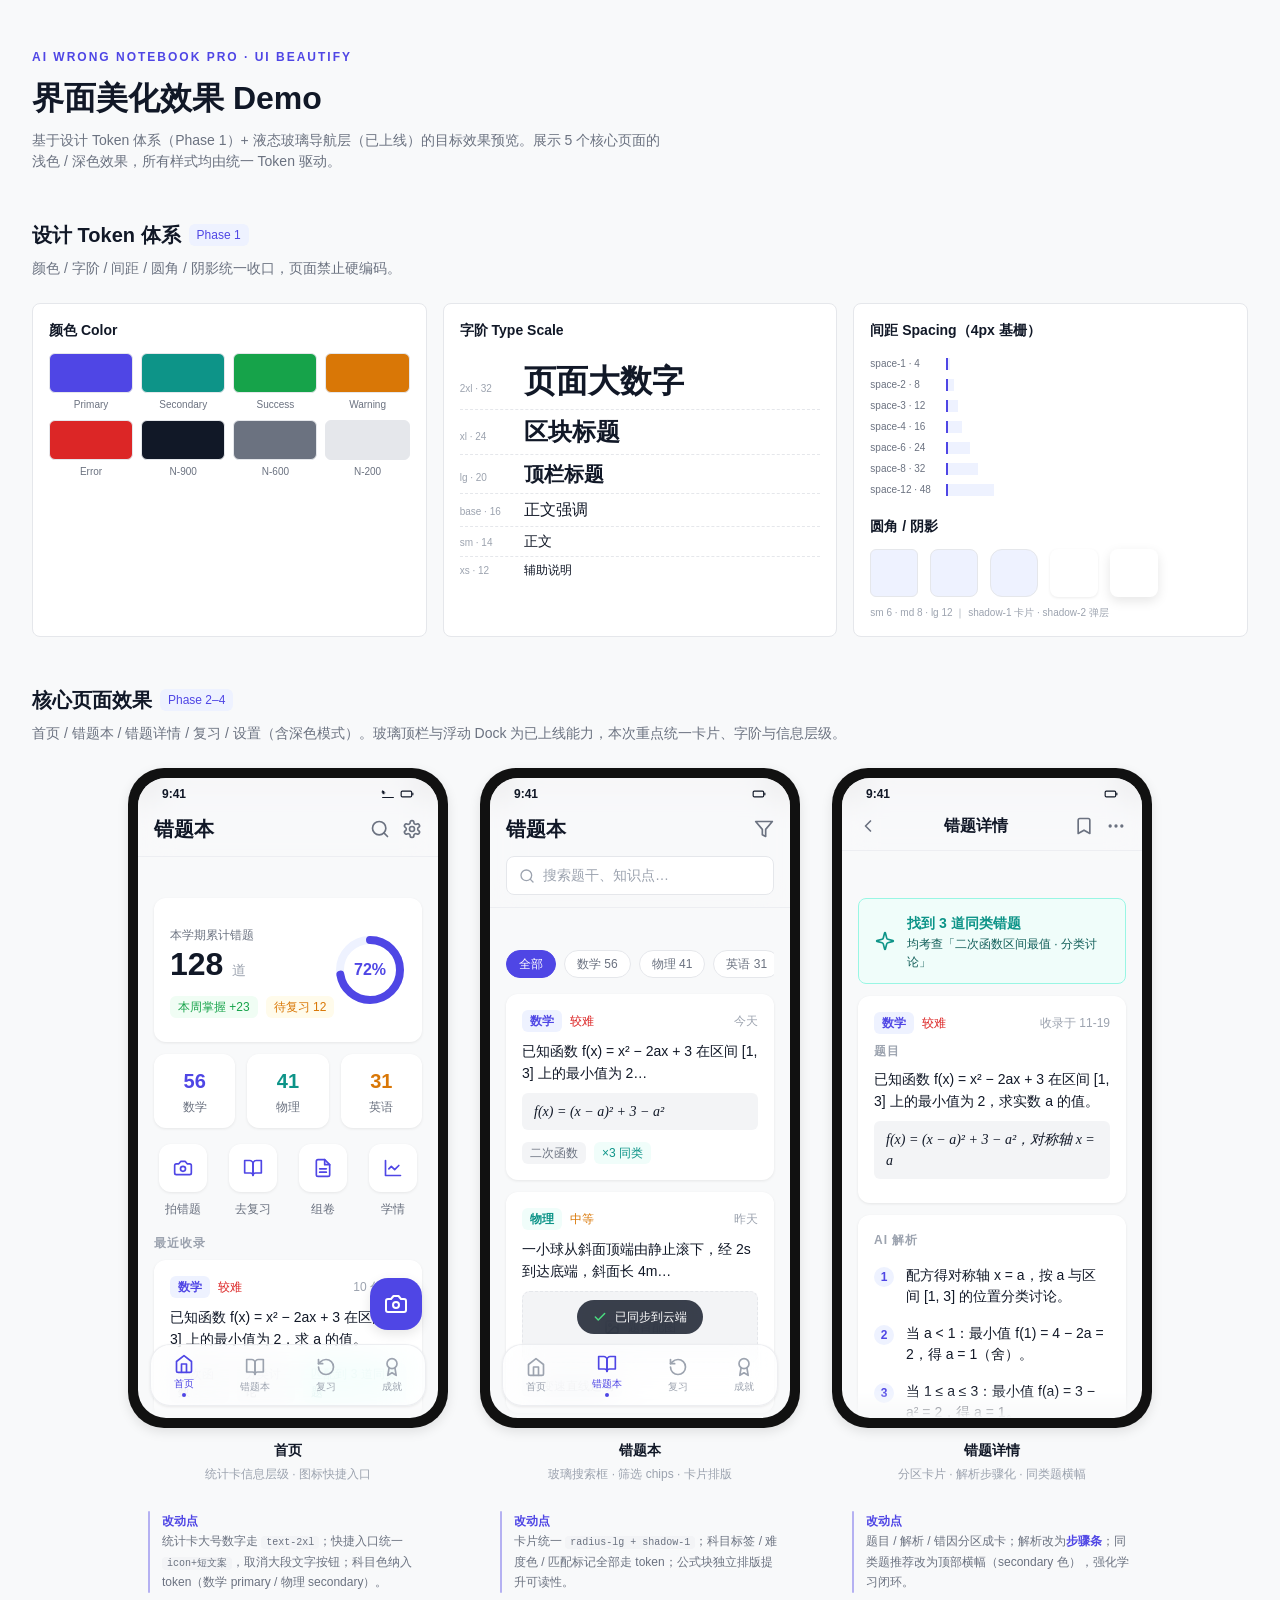
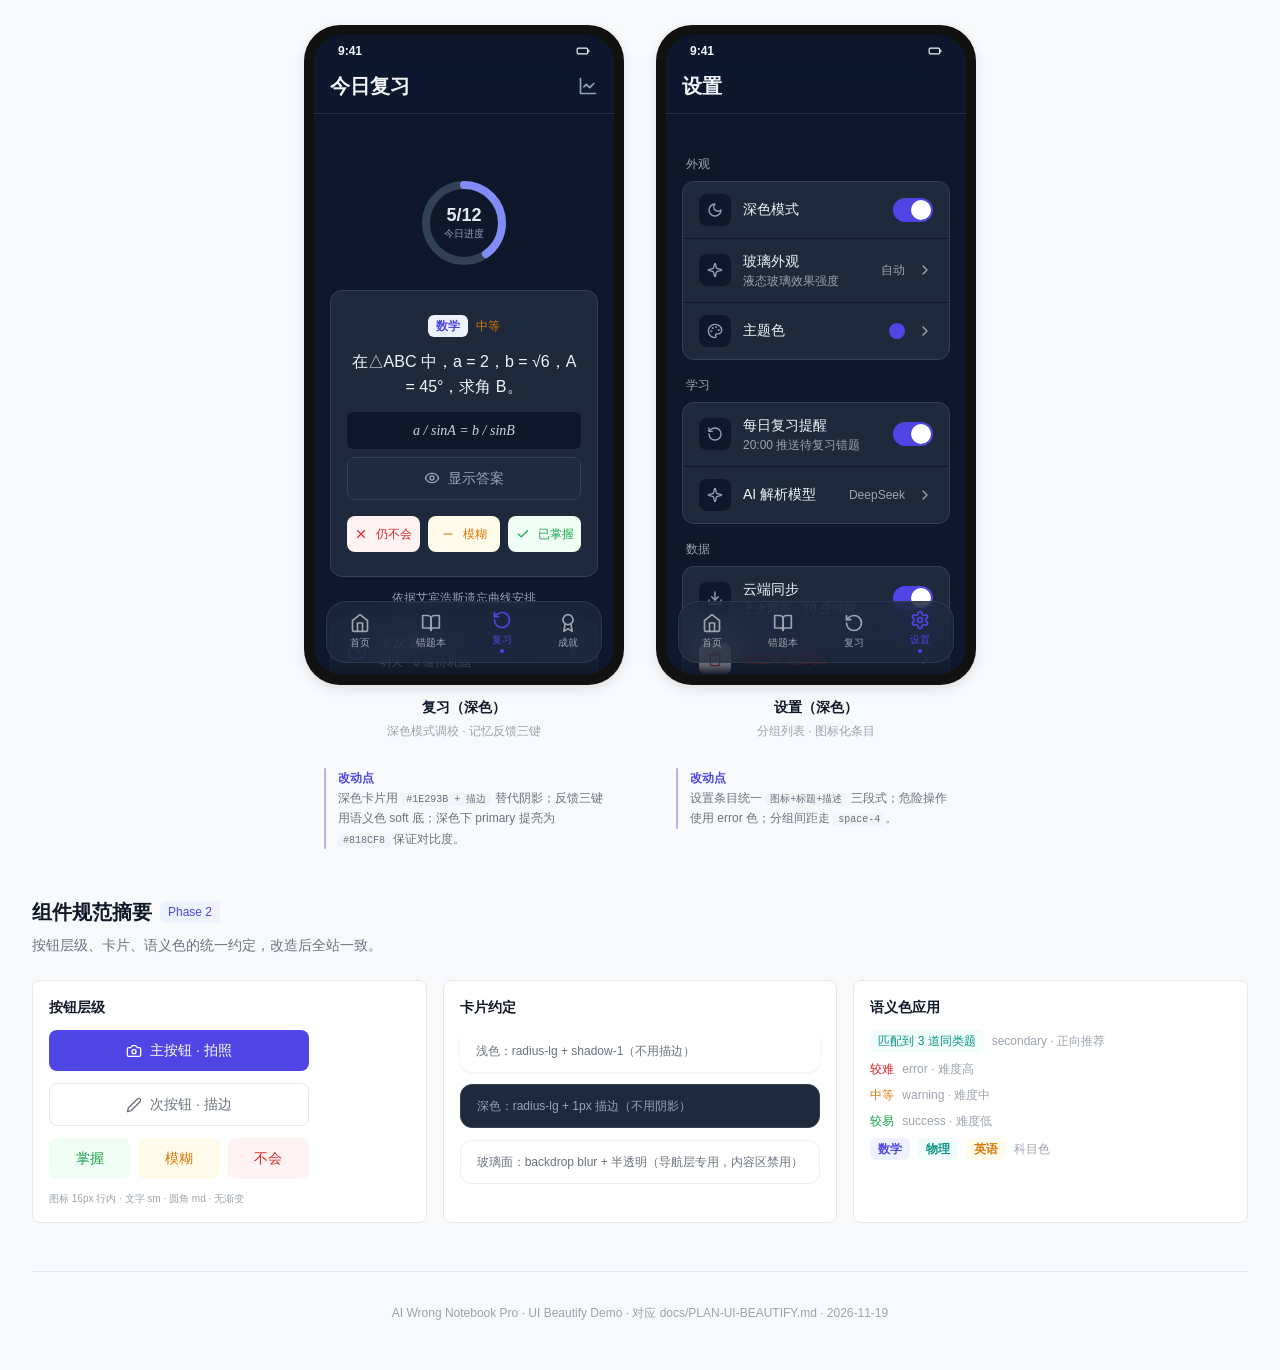
==== design/ui-beautify-demo.html @ aada4dc1 "docs(spec): 新增 UI 美化重构规格（Token 体系 + 5 页重构 + 验收标准）" ====
<!DOCTYPE html>
<html lang="zh-CN">
<head>
<meta charset="UTF-8">
<meta name="viewport" content="width=device-width, initial-scale=1.0">
<title>AI 错题本 · 界面美化 Demo</title>
<style>
/* ============ 设计 Token（对应 Phase 1 交付物） ============ */
:root {
  /* 颜色 */
  --color-primary: #4F46E5;
  --color-primary-dark: #4338CA;
  --color-primary-soft: #EEF2FF;
  --color-secondary: #0D9488;
  --color-secondary-soft: #F0FDFA;
  --color-neutral-900: #111827;
  --color-neutral-600: #6B7280;
  --color-neutral-400: #9CA3AF;
  --color-neutral-200: #E5E7EB;
  --color-neutral-100: #F3F4F6;
  --color-neutral-50: #F8F9FA;
  --color-success: #16A34A;
  --color-success-soft: #F0FDF4;
  --color-warning: #D97706;
  --color-warning-soft: #FFFBEB;
  --color-error: #DC2626;
  --color-error-soft: #FEF2F2;
  --color-bg: #FFFFFF;
  --color-bg-page: #F8F9FA;

  /* 字阶 */
  --text-xs: 12px;
  --text-sm: 14px;
  --text-base: 16px;
  --text-lg: 20px;
  --text-xl: 24px;
  --text-2xl: 32px;

  /* 间距（4px 基栅） */
  --space-1: 4px;
  --space-2: 8px;
  --space-3: 12px;
  --space-4: 16px;
  --space-6: 24px;
  --space-8: 32px;
  --space-12: 48px;

  /* 圆角 */
  --radius-sm: 6px;
  --radius-md: 8px;
  --radius-lg: 12px;

  /* 阴影（仅 2 级） */
  --shadow-1: 0 1px 3px rgba(0,0,0,0.08);
  --shadow-2: 0 4px 12px rgba(0,0,0,0.1);
}

/* ============ 展示页骨架 ============ */
* { margin: 0; padding: 0; box-sizing: border-box; }
body {
  font-family: "PingFang SC", "Microsoft YaHei", "Noto Sans SC", sans-serif;
  background: var(--color-bg-page);
  color: var(--color-neutral-900);
  line-height: 1.5;
  -webkit-font-smoothing: antialiased;
}
.page { max-width: 1280px; margin: 0 auto; padding: var(--space-12) var(--space-8); }

.hero { margin-bottom: var(--space-12); }
.hero .eyebrow {
  font-size: var(--text-xs); font-weight: 600; letter-spacing: 2px;
  color: var(--color-primary); text-transform: uppercase; margin-bottom: var(--space-3);
}
.hero h1 { font-size: var(--text-2xl); font-weight: 600; line-height: 1.25; margin-bottom: var(--space-3); }
.hero p { font-size: var(--text-sm); color: var(--color-neutral-600); max-width: 640px; }

.section-title {
  font-size: var(--text-lg); font-weight: 600; margin-bottom: var(--space-2);
  display: flex; align-items: center; gap: var(--space-2);
}
.section-title .badge {
  font-size: var(--text-xs); font-weight: 500; color: var(--color-primary);
  background: var(--color-primary-soft); padding: 2px 8px; border-radius: var(--radius-sm);
}
.section-desc { font-size: var(--text-sm); color: var(--color-neutral-600); margin-bottom: var(--space-6); }
section { margin-bottom: var(--space-12); }

/* ============ Token 展示区 ============ */
.token-grid { display: grid; grid-template-columns: repeat(auto-fit, minmax(280px, 1fr)); gap: var(--space-4); }
.token-card { background: var(--color-bg); border: 1px solid var(--color-neutral-200); border-radius: var(--radius-md); padding: var(--space-4); }
.token-card h3 { font-size: var(--text-sm); font-weight: 600; margin-bottom: var(--space-3); }
.swatches { display: grid; grid-template-columns: repeat(4, 1fr); gap: var(--space-2); }
.swatch { text-align: center; }
.swatch .chip { height: 40px; border-radius: var(--radius-sm); border: 1px solid var(--color-neutral-200); margin-bottom: var(--space-1); }
.swatch .name { font-size: 10px; color: var(--color-neutral-600); }
.type-row { display: flex; align-items: baseline; gap: var(--space-3); padding: var(--space-1) 0; border-bottom: 1px dashed var(--color-neutral-200); }
.type-row:last-child { border-bottom: none; }
.type-row .label { font-size: 10px; color: var(--color-neutral-400); width: 52px; flex-shrink: 0; }
.space-row { display: flex; align-items: center; gap: var(--space-3); padding: 3px 0; }
.space-row .bar { background: var(--color-primary-soft); border-left: 2px solid var(--color-primary); height: 12px; }
.space-row .label { font-size: 10px; color: var(--color-neutral-600); width: 64px; flex-shrink: 0; }

/* ============ 手机样机区 ============ */
.phones { display: flex; gap: var(--space-8); flex-wrap: wrap; justify-content: center; align-items: flex-start; }
.phone-col { display: flex; flex-direction: column; align-items: center; gap: var(--space-3); }
.phone-label { font-size: var(--text-sm); font-weight: 600; }
.phone-sub { font-size: var(--text-xs); color: var(--color-neutral-400); margin-top: -8px; }

.phone {
  width: 320px; height: 660px; border-radius: 36px; background: #111;
  padding: 10px; box-shadow: var(--shadow-2); position: relative; flex-shrink: 0;
}
.screen {
  width: 100%; height: 100%; border-radius: 28px; overflow: hidden;
  background: var(--color-bg-page); position: relative; display: flex; flex-direction: column;
}
.screen.dark { background: #0F172A; color: #F1F5F9; }

/* 状态栏 */
.statusbar {
  height: 32px; display: flex; align-items: center; justify-content: space-between;
  padding: 0 var(--space-6); font-size: var(--text-xs); font-weight: 600; flex-shrink: 0;
  position: relative; z-index: 20;
}
.statusbar .icons { display: flex; gap: 5px; align-items: center; }
.statusbar svg { width: 14px; height: 14px; }

/* 玻璃顶栏 */
.glass-topbar {
  position: absolute; top: 0; left: 0; right: 0; z-index: 10;
  padding: 36px var(--space-4) var(--space-3);
  background: rgba(248,249,250,0.72);
  -webkit-backdrop-filter: blur(16px) saturate(1.6); backdrop-filter: blur(16px) saturate(1.6);
  border-bottom: 1px solid rgba(229,231,235,0.6);
}
.dark .glass-topbar { background: rgba(15,23,42,0.72); border-bottom-color: rgba(51,65,85,0.6); }
.topbar-title { font-size: var(--text-lg); font-weight: 600; }
.topbar-row { display: flex; align-items: center; justify-content: space-between; }
.topbar-actions { display: flex; gap: var(--space-3); color: var(--color-neutral-600); }
.dark .topbar-actions { color: #94A3B8; }
.topbar-actions svg { width: 20px; height: 20px; }

/* 内容滚动区 */
.scroll-body {
  flex: 1; overflow-y: auto; padding: 88px var(--space-4) 96px; scrollbar-width: none;
  -webkit-mask-image: linear-gradient(to bottom, #000 calc(100% - 28px), transparent 100%);
  mask-image: linear-gradient(to bottom, #000 calc(100% - 28px), transparent 100%);
}
.scroll-body::-webkit-scrollbar { display: none; }

/* 玻璃 Dock */
.glass-dock {
  position: absolute; left: var(--space-3); right: var(--space-3); bottom: var(--space-3); z-index: 10;
  height: 62px; border-radius: 20px;
  background: rgba(255,255,255,0.72);
  -webkit-backdrop-filter: blur(20px) saturate(1.8); backdrop-filter: blur(20px) saturate(1.8);
  border: 1px solid rgba(229,231,235,0.7);
  box-shadow: var(--shadow-1);
  display: flex; align-items: center; justify-content: space-around;
}
.dark .glass-dock { background: rgba(30,41,59,0.72); border-color: rgba(51,65,85,0.7); }
.dock-item { display: flex; flex-direction: column; align-items: center; gap: 2px; color: var(--color-neutral-400); font-size: 10px; }
.dock-item.active { color: var(--color-primary); }
.dock-item svg { width: 20px; height: 20px; }
.dock-item.active .dot { width: 4px; height: 4px; border-radius: 50%; background: var(--color-primary); }

/* ============ 组件 ============ */
.card { background: var(--color-bg); border-radius: var(--radius-lg); box-shadow: var(--shadow-1); padding: var(--space-4); }
.dark .card { background: #1E293B; box-shadow: none; border: 1px solid #334155; }

/* 首页统计卡 */
.stat-hero { padding: var(--space-6) var(--space-4); margin-bottom: var(--space-3); position: relative; overflow: hidden; }
.stat-hero .num { font-size: var(--text-2xl); font-weight: 600; line-height: 1.25; }
.stat-hero .label { font-size: var(--text-xs); color: var(--color-neutral-600); margin-top: var(--space-1); }
.dark .stat-hero .label { color: #94A3B8; }
.stat-ring { position: absolute; right: var(--space-4); top: 50%; transform: translateY(-50%); }
.stat-grid { display: grid; grid-template-columns: 1fr 1fr 1fr; gap: var(--space-3); margin-bottom: var(--space-4); }
.stat-mini { text-align: center; padding: var(--space-3) var(--space-2); }
.stat-mini .num { font-size: var(--text-lg); font-weight: 600; }
.stat-mini .label { font-size: var(--text-xs); color: var(--color-neutral-600); margin-top: 2px; }
.dark .stat-mini .label { color: #94A3B8; }

/* 快捷操作 */
.quick-actions { display: grid; grid-template-columns: repeat(4, 1fr); gap: var(--space-3); margin-bottom: var(--space-4); }
.quick-item { display: flex; flex-direction: column; align-items: center; gap: var(--space-2); font-size: var(--text-xs); color: var(--color-neutral-600); }
.dark .quick-item { color: #94A3B8; }
.quick-icon {
  width: 48px; height: 48px; border-radius: var(--radius-lg); display: flex; align-items: center; justify-content: center;
  background: var(--color-bg); box-shadow: var(--shadow-1); color: var(--color-primary);
}
.dark .quick-icon { background: #1E293B; box-shadow: none; border: 1px solid #334155; }
.quick-icon svg { width: 20px; height: 20px; }

/* 错题卡片 */
.q-card { margin-bottom: var(--space-3); }
.q-head { display: flex; align-items: center; gap: var(--space-2); margin-bottom: var(--space-2); }
.q-subject {
  font-size: var(--text-xs); font-weight: 600; padding: 2px 8px; border-radius: var(--radius-sm);
  background: var(--color-primary-soft); color: var(--color-primary);
}
.q-subject.teal { background: var(--color-secondary-soft); color: var(--color-secondary); }
.q-diff { font-size: var(--text-xs); font-weight: 500; }
.q-diff.easy { color: var(--color-success); }
.q-diff.mid { color: var(--color-warning); }
.q-diff.hard { color: var(--color-error); }
.q-time { margin-left: auto; font-size: var(--text-xs); color: var(--color-neutral-400); }
.q-body { font-size: var(--text-sm); line-height: 1.6; color: var(--color-neutral-900); }
.dark .q-body { color: #E2E8F0; }
.q-formula {
  font-family: "Times New Roman", serif; font-style: italic; background: var(--color-neutral-100);
  border-radius: var(--radius-sm); padding: var(--space-2) var(--space-3); margin: var(--space-2) 0;
  font-size: var(--text-sm); color: var(--color-neutral-900);
}
.dark .q-formula { background: #0F172A; color: #CBD5E1; }
.q-img {
  height: 72px; border-radius: var(--radius-md); background: var(--color-neutral-100);
  border: 1px dashed var(--color-neutral-200); display: flex; align-items: center; justify-content: center;
  color: var(--color-neutral-400); font-size: var(--text-xs); margin-top: var(--space-2); gap: var(--space-2);
}
.dark .q-img { background: #0F172A; border-color: #334155; }
.q-foot { display: flex; align-items: center; gap: var(--space-2); margin-top: var(--space-3); }
.q-tag { font-size: var(--text-xs); color: var(--color-neutral-600); background: var(--color-neutral-100); padding: 2px 8px; border-radius: var(--radius-sm); }
.dark .q-tag { background: #0F172A; color: #94A3B8; }
.q-tag.match { color: var(--color-secondary); background: var(--color-secondary-soft); font-weight: 500; }

/* 搜索框 + 筛选 chips */
.search-bar {
  display: flex; align-items: center; gap: var(--space-2); padding: var(--space-2) var(--space-3);
  background: var(--color-bg); border: 1px solid var(--color-neutral-200); border-radius: var(--radius-md);
  color: var(--color-neutral-400); font-size: var(--text-sm); margin-bottom: var(--space-3);
}
.dark .search-bar { background: #1E293B; border-color: #334155; }
.search-bar svg { width: 16px; height: 16px; }
.chip-row { display: flex; gap: var(--space-2); margin-bottom: var(--space-4); overflow: hidden; }
.chip {
  font-size: var(--text-xs); padding: 4px 12px; border-radius: 999px; white-space: nowrap;
  background: var(--color-bg); border: 1px solid var(--color-neutral-200); color: var(--color-neutral-600);
}
.dark .chip { background: #1E293B; border-color: #334155; color: #94A3B8; }
.chip.active { background: var(--color-primary); border-color: var(--color-primary); color: #fff; font-weight: 500; }

/* 详情页 */
.detail-section { margin-bottom: var(--space-3); }
.detail-label { font-size: var(--text-xs); font-weight: 600; color: var(--color-neutral-400); letter-spacing: 1px; margin-bottom: var(--space-2); }
.analysis-step { display: flex; gap: var(--space-3); padding: var(--space-2) 0; }
.step-num {
  width: 20px; height: 20px; border-radius: 50%; background: var(--color-primary-soft); color: var(--color-primary);
  font-size: var(--text-xs); font-weight: 600; display: flex; align-items: center; justify-content: center; flex-shrink: 0; margin-top: 2px;
}
.analysis-step p { font-size: var(--text-sm); }
.similar-banner {
  display: flex; align-items: center; gap: var(--space-3); padding: var(--space-3) var(--space-4);
  background: var(--color-secondary-soft); border: 1px solid #99F6E4; border-radius: var(--radius-md); margin-bottom: var(--space-3);
}
.similar-banner .icon { color: var(--color-secondary); flex-shrink: 0; }
.similar-banner .icon svg { width: 20px; height: 20px; display: block; }
.similar-banner p { font-size: var(--text-xs); color: #115E59; }
.similar-banner b { font-size: var(--text-sm); color: var(--color-secondary); }

/* 复习页 */
.review-progress { text-align: center; padding: var(--space-6) 0 var(--space-4); }
.review-card { padding: var(--space-6) var(--space-4); text-align: center; }
.review-card .q-text { font-size: var(--text-base); font-weight: 500; line-height: 1.6; margin: var(--space-3) 0; }
.review-actions { display: grid; grid-template-columns: 1fr 1fr 1fr; gap: var(--space-2); margin-top: var(--space-4); }
.review-actions .btn { font-size: var(--text-xs); padding: 9px 0; white-space: nowrap; }
.review-actions .btn svg { width: 14px; height: 14px; }
.btn {
  border: none; border-radius: var(--radius-md); padding: 10px 0; font-size: var(--text-sm); font-weight: 500;
  display: flex; align-items: center; justify-content: center; gap: var(--space-2); cursor: default;
}
.btn svg { width: 16px; height: 16px; }
.btn-error { background: var(--color-error-soft); color: var(--color-error); }
.btn-mid { background: var(--color-warning-soft); color: var(--color-warning); }
.btn-ok { background: var(--color-success-soft); color: var(--color-success); }
.btn-primary { background: var(--color-primary); color: #fff; }
.btn-outline { background: transparent; border: 1px solid var(--color-neutral-200); color: var(--color-neutral-600); }
.dark .btn-outline { border-color: #334155; color: #94A3B8; }

/* 设置页 */
.setting-group { margin-bottom: var(--space-4); }
.setting-group .group-title { font-size: var(--text-xs); color: var(--color-neutral-400); padding: 0 var(--space-1); margin-bottom: var(--space-2); }
.setting-list { padding: 0; overflow: hidden; }
.setting-item {
  display: flex; align-items: center; gap: var(--space-3); padding: var(--space-3) var(--space-4);
  border-bottom: 1px solid var(--color-neutral-100);
}
.dark .setting-item { border-bottom-color: #0F172A; }
.setting-item:last-child { border-bottom: none; }
.setting-item .s-icon {
  width: 32px; height: 32px; border-radius: var(--radius-md); display: flex; align-items: center; justify-content: center;
  background: var(--color-neutral-100); color: var(--color-neutral-600); flex-shrink: 0;
}
.dark .setting-item .s-icon { background: #0F172A; color: #94A3B8; }
.setting-item .s-icon svg { width: 16px; height: 16px; }
.setting-item .s-main { flex: 1; }
.setting-item .s-title { font-size: var(--text-sm); font-weight: 500; }
.setting-item .s-desc { font-size: var(--text-xs); color: var(--color-neutral-400); }
.setting-item .s-value { font-size: var(--text-xs); color: var(--color-neutral-400); }
.setting-item .chev { color: var(--color-neutral-400); }
.setting-item .chev svg { width: 16px; height: 16px; display: block; }

/* 开关 */
.switch { width: 40px; height: 24px; border-radius: 999px; background: var(--color-primary); position: relative; flex-shrink: 0; }
.switch::after { content: ""; position: absolute; top: 2px; right: 2px; width: 20px; height: 20px; border-radius: 50%; background: #fff; box-shadow: var(--shadow-1); }
.switch.off { background: var(--color-neutral-200); }
.switch.off::after { right: auto; left: 2px; }

/* 拍照浮动按钮 */
.fab {
  position: absolute; right: var(--space-4); bottom: 88px; z-index: 11;
  width: 52px; height: 52px; border-radius: 18px; background: var(--color-primary); color: #fff;
  display: flex; align-items: center; justify-content: center; box-shadow: var(--shadow-2);
}
.fab svg { width: 24px; height: 24px; }

/* 空状态 */
.empty-state { text-align: center; padding: var(--space-8) var(--space-4); color: var(--color-neutral-400); }
.empty-state svg { width: 48px; height: 48px; margin-bottom: var(--space-3); opacity: 0.5; }
.empty-state .title { font-size: var(--text-base); font-weight: 500; color: var(--color-neutral-600); margin-bottom: var(--space-1); }
.empty-state .desc { font-size: var(--text-sm); }

/* 玻璃 Toast */
.glass-toast {
  position: absolute; bottom: 84px; left: 50%; transform: translateX(-50%); z-index: 30;
  display: flex; align-items: center; gap: var(--space-2); padding: var(--space-2) var(--space-4);
  background: rgba(17,24,39,0.82); -webkit-backdrop-filter: blur(12px); backdrop-filter: blur(12px);
  border-radius: 999px; color: #fff; font-size: var(--text-xs);
}
.glass-toast svg { width: 14px; height: 14px; color: #4ADE80; }

/* 标注箭头 */
.annot { display: flex; align-items: flex-start; gap: var(--space-3); margin-top: var(--space-4); max-width: 280px; }
.annot .line { width: 2px; align-self: stretch; background: var(--color-primary); border-radius: 2px; flex-shrink: 0; opacity: 0.4; }
.annot .txt { font-size: var(--text-xs); color: var(--color-neutral-600); line-height: 1.7; }
.annot .txt b { color: var(--color-primary); font-weight: 600; }
.annot .txt code { background: var(--color-neutral-100); padding: 1px 5px; border-radius: 4px; font-size: 10px; font-family: Consolas, monospace; }

.footer { text-align: center; font-size: var(--text-xs); color: var(--color-neutral-400); padding-top: var(--space-8); border-top: 1px solid var(--color-neutral-200); }

@media (max-width: 720px) {
  .page { padding: var(--space-6) var(--space-4); }
  .phone { width: 300px; height: 620px; }
}
</style>
</head>
<body>
<div class="page">

  <!-- ============ 头部 ============ -->
  <header class="hero">
    <div class="eyebrow">AI Wrong Notebook Pro · UI Beautify</div>
    <h1>界面美化效果 Demo</h1>
    <p>基于设计 Token 体系（Phase 1）+ 液态玻璃导航层（已上线）的目标效果预览。展示 5 个核心页面的浅色 / 深色效果，所有样式均由统一 Token 驱动。</p>
  </header>

  <!-- ============ Token 展示 ============ -->
  <section>
    <div class="section-title">设计 Token 体系 <span class="badge">Phase 1</span></div>
    <p class="section-desc">颜色 / 字阶 / 间距 / 圆角 / 阴影统一收口，页面禁止硬编码。</p>
    <div class="token-grid">
      <div class="token-card">
        <h3>颜色 Color</h3>
        <div class="swatches">
          <div class="swatch"><div class="chip" style="background:#4F46E5"></div><div class="name">Primary</div></div>
          <div class="swatch"><div class="chip" style="background:#0D9488"></div><div class="name">Secondary</div></div>
          <div class="swatch"><div class="chip" style="background:#16A34A"></div><div class="name">Success</div></div>
          <div class="swatch"><div class="chip" style="background:#D97706"></div><div class="name">Warning</div></div>
          <div class="swatch"><div class="chip" style="background:#DC2626"></div><div class="name">Error</div></div>
          <div class="swatch"><div class="chip" style="background:#111827"></div><div class="name">N-900</div></div>
          <div class="swatch"><div class="chip" style="background:#6B7280"></div><div class="name">N-600</div></div>
          <div class="swatch"><div class="chip" style="background:#E5E7EB"></div><div class="name">N-200</div></div>
        </div>
      </div>
      <div class="token-card">
        <h3>字阶 Type Scale</h3>
        <div class="type-row"><span class="label">2xl · 32</span><span style="font-size:32px;font-weight:600">页面大数字</span></div>
        <div class="type-row"><span class="label">xl · 24</span><span style="font-size:24px;font-weight:600">区块标题</span></div>
        <div class="type-row"><span class="label">lg · 20</span><span style="font-size:20px;font-weight:600">顶栏标题</span></div>
        <div class="type-row"><span class="label">base · 16</span><span style="font-size:16px">正文强调</span></div>
        <div class="type-row"><span class="label">sm · 14</span><span style="font-size:14px">正文</span></div>
        <div class="type-row"><span class="label">xs · 12</span><span style="font-size:12px">辅助说明</span></div>
      </div>
      <div class="token-card">
        <h3>间距 Spacing（4px 基栅）</h3>
        <div class="space-row"><span class="label">space-1 · 4</span><span class="bar" style="width:4px"></span></div>
        <div class="space-row"><span class="label">space-2 · 8</span><span class="bar" style="width:8px"></span></div>
        <div class="space-row"><span class="label">space-3 · 12</span><span class="bar" style="width:12px"></span></div>
        <div class="space-row"><span class="label">space-4 · 16</span><span class="bar" style="width:16px"></span></div>
        <div class="space-row"><span class="label">space-6 · 24</span><span class="bar" style="width:24px"></span></div>
        <div class="space-row"><span class="label">space-8 · 32</span><span class="bar" style="width:32px"></span></div>
        <div class="space-row"><span class="label">space-12 · 48</span><span class="bar" style="width:48px"></span></div>
        <h3 style="margin-top:16px">圆角 / 阴影</h3>
        <div style="display:flex;gap:12px;align-items:center">
          <div style="width:48px;height:48px;background:#EEF2FF;border-radius:6px;border:1px solid #E5E7EB"></div>
          <div style="width:48px;height:48px;background:#EEF2FF;border-radius:8px;border:1px solid #E5E7EB"></div>
          <div style="width:48px;height:48px;background:#EEF2FF;border-radius:12px;border:1px solid #E5E7EB"></div>
          <div style="width:48px;height:48px;background:#fff;border-radius:8px;box-shadow:0 1px 3px rgba(0,0,0,0.08)"></div>
          <div style="width:48px;height:48px;background:#fff;border-radius:8px;box-shadow:0 4px 12px rgba(0,0,0,0.1)"></div>
        </div>
        <div style="font-size:10px;color:var(--color-neutral-400);margin-top:8px">sm 6 · md 8 · lg 12 ｜ shadow-1 卡片 · shadow-2 弹层</div>
      </div>
    </div>
  </section>

  <!-- ============ 手机样机 ============ -->
  <section>
    <div class="section-title">核心页面效果 <span class="badge">Phase 2–4</span></div>
    <p class="section-desc">首页 / 错题本 / 错题详情 / 复习 / 设置（含深色模式）。玻璃顶栏与浮动 Dock 为已上线能力，本次重点统一卡片、字阶与信息层级。</p>

    <div class="phones">

      <!-- ===== 首页（浅色） ===== -->
      <div class="phone-col">
        <div class="phone">
          <div class="screen">
            <div class="glass-topbar">
              <div class="topbar-row">
                <div class="topbar-title">错题本</div>
                <div class="topbar-actions">
                  <svg viewBox="0 0 24 24" fill="none" stroke="currentColor" stroke-width="2" stroke-linecap="round" stroke-linejoin="round"><circle cx="11" cy="11" r="8"/><path d="m21 21-4.3-4.3"/></svg>
                  <svg viewBox="0 0 24 24" fill="none" stroke="currentColor" stroke-width="2" stroke-linecap="round" stroke-linejoin="round"><path d="M12.22 2h-.44a2 2 0 0 0-2 2v.18a2 2 0 0 1-1 1.73l-.43.25a2 2 0 0 1-2 0l-.15-.08a2 2 0 0 0-2.73.73l-.22.38a2 2 0 0 0 .73 2.73l.15.1a2 2 0 0 1 1 1.72v.51a2 2 0 0 1-1 1.74l-.15.09a2 2 0 0 0-.73 2.73l.22.38a2 2 0 0 0 2.73.73l.15-.08a2 2 0 0 1 2 0l.43.25a2 2 0 0 1 1 1.73V20a2 2 0 0 0 2 2h.44a2 2 0 0 0 2-2v-.18a2 2 0 0 1 1-1.73l.43-.25a2 2 0 0 1 2 0l.15.08a2 2 0 0 0 2.73-.73l.22-.39a2 2 0 0 0-.73-2.73l-.15-.08a2 2 0 0 1-1-1.74v-.5a2 2 0 0 1 1-1.74l.15-.09a2 2 0 0 0 .73-2.73l-.22-.38a2 2 0 0 0-2.73-.73l-.15.08a2 2 0 0 1-2 0l-.43-.25a2 2 0 0 1-1-1.73V4a2 2 0 0 0-2-2z"/><circle cx="12" cy="12" r="3"/></svg>
                </div>
              </div>
            </div>
            <div class="statusbar"><span>9:41</span><div class="icons"><svg viewBox="0 0 24 24" fill="currentColor"><path d="M2 17h20v2H2zm1.15-4.05L4 11.47l.85 1.48 1.3-.75-.85-1.48H7.5v-1.5H5.3l.85-1.47-1.3-.75-.85 1.48-1.15.67V8.5h1.5l.85-1.48-1.3-.75L3.6 7l-.85-1.48L1.45 6.3l.85 1.48H1v1.5h1.3l-.85 1.48 1.3.75.85-1.5z"/></svg><svg viewBox="0 0 24 24" fill="none" stroke="currentColor" stroke-width="2"><rect x="2" y="7" width="18" height="10" rx="2"/><path d="M22 10v4"/></svg></div></div>
            <div class="scroll-body">
              <div class="card stat-hero">
                <div class="label">本学期累计错题</div>
                <div class="num">128 <span style="font-size:14px;font-weight:400;color:var(--color-neutral-400)">道</span></div>
                <div style="display:flex;gap:8px;margin-top:12px">
                  <span style="font-size:12px;color:var(--color-success);background:var(--color-success-soft);padding:2px 8px;border-radius:6px;font-weight:500">本周掌握 +23</span>
                  <span style="font-size:12px;color:var(--color-warning);background:var(--color-warning-soft);padding:2px 8px;border-radius:6px;font-weight:500">待复习 12</span>
                </div>
                <svg class="stat-ring" width="72" height="72" viewBox="0 0 72 72">
                  <circle cx="36" cy="36" r="30" fill="none" stroke="#EEF2FF" stroke-width="8"/>
                  <circle cx="36" cy="36" r="30" fill="none" stroke="#4F46E5" stroke-width="8" stroke-linecap="round" stroke-dasharray="188.5" stroke-dashoffset="52" transform="rotate(-90 36 36)"/>
                  <text x="36" y="41" text-anchor="middle" font-size="16" font-weight="600" fill="#4F46E5">72%</text>
                </svg>
              </div>
              <div class="stat-grid">
                <div class="card stat-mini"><div class="num" style="color:var(--color-primary)">56</div><div class="label">数学</div></div>
                <div class="card stat-mini"><div class="num" style="color:var(--color-secondary)">41</div><div class="label">物理</div></div>
                <div class="card stat-mini"><div class="num" style="color:var(--color-warning)">31</div><div class="label">英语</div></div>
              </div>
              <div class="quick-actions">
                <div class="quick-item"><div class="quick-icon"><svg viewBox="0 0 24 24" fill="none" stroke="currentColor" stroke-width="2" stroke-linecap="round" stroke-linejoin="round"><path d="M14.5 4h-5L7 7H4a2 2 0 0 0-2 2v9a2 2 0 0 0 2 2h16a2 2 0 0 0 2-2V9a2 2 0 0 0-2-2h-3l-2.5-3z"/><circle cx="12" cy="13" r="3"/></svg></div>拍错题</div>
                <div class="quick-item"><div class="quick-icon"><svg viewBox="0 0 24 24" fill="none" stroke="currentColor" stroke-width="2" stroke-linecap="round" stroke-linejoin="round"><path d="M2 3h6a4 4 0 0 1 4 4v14a3 3 0 0 0-3-3H2z"/><path d="M22 3h-6a4 4 0 0 0-4 4v14a3 3 0 0 1 3-3h7z"/></svg></div>去复习</div>
                <div class="quick-item"><div class="quick-icon"><svg viewBox="0 0 24 24" fill="none" stroke="currentColor" stroke-width="2" stroke-linecap="round" stroke-linejoin="round"><path d="M14 2H6a2 2 0 0 0-2 2v16a2 2 0 0 0 2 2h12a2 2 0 0 0 2-2V8z"/><path d="M14 2v6h6"/><path d="M16 13H8"/><path d="M16 17H8"/></svg></div>组卷</div>
                <div class="quick-item"><div class="quick-icon"><svg viewBox="0 0 24 24" fill="none" stroke="currentColor" stroke-width="2" stroke-linecap="round" stroke-linejoin="round"><path d="M3 3v18h18"/><path d="m19 9-5 5-4-4-3 3"/></svg></div>学情</div>
              </div>
              <div class="detail-label">最近收录</div>
              <div class="card q-card">
                <div class="q-head"><span class="q-subject">数学</span><span class="q-diff hard">较难</span><span class="q-time">10 分钟前</span></div>
                <div class="q-body">已知函数 f(x) = x² − 2ax + 3 在区间 [1, 3] 上的最小值为 2，求 a 的值。</div>
                <div class="q-foot"><span class="q-tag">二次函数</span><span class="q-tag">分类讨论</span><span class="q-tag match">匹配到 3 道同类题</span></div>
              </div>
              <div class="card q-card">
                <div class="q-head"><span class="q-subject teal">物理</span><span class="q-diff mid">中等</span><span class="q-time">昨天</span></div>
                <div class="q-body">一小球从斜面顶端由静止滚下，经 2s 到达底端，斜面长 4m，求加速度。</div>
                <div class="q-foot"><span class="q-tag">匀变速直线运动</span></div>
              </div>
            </div>
            <div class="fab"><svg viewBox="0 0 24 24" fill="none" stroke="currentColor" stroke-width="2" stroke-linecap="round" stroke-linejoin="round"><path d="M14.5 4h-5L7 7H4a2 2 0 0 0-2 2v9a2 2 0 0 0 2 2h16a2 2 0 0 0 2-2V9a2 2 0 0 0-2-2h-3l-2.5-3z"/><circle cx="12" cy="13" r="3"/></svg></div>
            <div class="glass-dock">
              <div class="dock-item active"><svg viewBox="0 0 24 24" fill="none" stroke="currentColor" stroke-width="2" stroke-linecap="round" stroke-linejoin="round"><path d="m3 9 9-7 9 7v11a2 2 0 0 1-2 2H5a2 2 0 0 1-2-2z"/><path d="M9 22V12h6v10"/></svg>首页<span class="dot"></span></div>
              <div class="dock-item"><svg viewBox="0 0 24 24" fill="none" stroke="currentColor" stroke-width="2" stroke-linecap="round" stroke-linejoin="round"><path d="M2 3h6a4 4 0 0 1 4 4v14a3 3 0 0 0-3-3H2z"/><path d="M22 3h-6a4 4 0 0 0-4 4v14a3 3 0 0 1 3-3h7z"/></svg>错题本</div>
              <div class="dock-item"><svg viewBox="0 0 24 24" fill="none" stroke="currentColor" stroke-width="2" stroke-linecap="round" stroke-linejoin="round"><path d="M3 12a9 9 0 1 0 9-9 9.75 9.75 0 0 0-6.74 2.74L3 8"/><path d="M3 3v5h5"/></svg>复习</div>
              <div class="dock-item"><svg viewBox="0 0 24 24" fill="none" stroke="currentColor" stroke-width="2" stroke-linecap="round" stroke-linejoin="round"><circle cx="12" cy="8" r="6"/><path d="M15.477 12.89 17 22l-5-3-5 3 1.523-9.11"/></svg>成就</div>
            </div>
          </div>
        </div>
        <div class="phone-label">首页</div>
        <div class="phone-sub">统计卡信息层级 · 图标快捷入口</div>
        <div class="annot"><div class="line"></div><div class="txt"><b>改动点</b><br>统计卡大号数字走 <code>text-2xl</code>；快捷入口统一 <code>icon+短文案</code>，取消大段文字按钮；科目色纳入 token（数学 primary / 物理 secondary）。</div></div>
      </div>

      <!-- ===== 错题本（浅色） ===== -->
      <div class="phone-col">
        <div class="phone">
          <div class="screen">
            <div class="statusbar" style="z-index:20"><span>9:41</span><div class="icons"><svg viewBox="0 0 24 24" fill="none" stroke="currentColor" stroke-width="2"><rect x="2" y="7" width="18" height="10" rx="2"/><path d="M22 10v4"/></svg></div></div>
            <div class="glass-toast"><svg viewBox="0 0 24 24" fill="none" stroke="currentColor" stroke-width="2.5" stroke-linecap="round" stroke-linejoin="round"><path d="M20 6 9 17l-5-5"/></svg>已同步到云端</div>
            <div class="glass-topbar">
              <div class="topbar-row">
                <div class="topbar-title">错题本</div>
                <div class="topbar-actions">
                  <svg viewBox="0 0 24 24" fill="none" stroke="currentColor" stroke-width="2" stroke-linecap="round" stroke-linejoin="round"><polygon points="22 3 2 3 10 12.46 10 19 14 21 14 12.46 22 3"/></svg>
                </div>
              </div>
              <div class="search-bar" style="margin:12px 0 0">
                <svg viewBox="0 0 24 24" fill="none" stroke="currentColor" stroke-width="2" stroke-linecap="round" stroke-linejoin="round"><circle cx="11" cy="11" r="8"/><path d="m21 21-4.3-4.3"/></svg>
                搜索题干、知识点…
              </div>
            </div>
            <div class="scroll-body" style="padding-top:140px">
              <div class="chip-row">
                <span class="chip active">全部</span><span class="chip">数学 56</span><span class="chip">物理 41</span><span class="chip">英语 31</span><span class="chip">未掌握</span>
              </div>
              <div class="card q-card">
                <div class="q-head"><span class="q-subject">数学</span><span class="q-diff hard">较难</span><span class="q-time">今天</span></div>
                <div class="q-body">已知函数 f(x) = x² − 2ax + 3 在区间 [1, 3] 上的最小值为 2…</div>
                <div class="q-formula">f(x) = (x − a)² + 3 − a²</div>
                <div class="q-foot"><span class="q-tag">二次函数</span><span class="q-tag match">×3 同类</span></div>
              </div>
              <div class="card q-card">
                <div class="q-head"><span class="q-subject teal">物理</span><span class="q-diff mid">中等</span><span class="q-time">昨天</span></div>
                <div class="q-body">一小球从斜面顶端由静止滚下，经 2s 到达底端，斜面长 4m…</div>
                <div class="q-img"><svg width="16" height="16" viewBox="0 0 24 24" fill="none" stroke="currentColor" stroke-width="2" stroke-linecap="round" stroke-linejoin="round"><rect width="18" height="18" x="3" y="3" rx="2"/><circle cx="9" cy="9" r="2"/><path d="m21 15-3.086-3.086a2 2 0 0 0-2.828 0L6 21"/></svg>题目配图</div>
                <div class="q-foot"><span class="q-tag">匀变速直线运动</span></div>
              </div>
              <div class="card q-card">
                <div class="q-head"><span class="q-subject" style="background:var(--color-warning-soft);color:var(--color-warning)">英语</span><span class="q-diff easy">较易</span><span class="q-time">3 天前</span></div>
                <div class="q-body">— Have you finished your report? — Not yet. I ______ it tomorrow.</div>
                <div class="q-foot"><span class="q-tag">时态</span><span class="q-tag">将来完成时</span></div>
              </div>
              <div class="card q-card">
                <div class="q-head"><span class="q-subject">数学</span><span class="q-diff mid">中等</span><span class="q-time">5 天前</span></div>
                <div class="q-body">在△ABC 中，角 A、B、C 所对的边分别为 a、b、c，若 a = 2…</div>
                <div class="q-foot"><span class="q-tag">解三角形</span><span class="q-tag">正弦定理</span></div>
              </div>
            </div>
            <div class="glass-dock">
              <div class="dock-item"><svg viewBox="0 0 24 24" fill="none" stroke="currentColor" stroke-width="2" stroke-linecap="round" stroke-linejoin="round"><path d="m3 9 9-7 9 7v11a2 2 0 0 1-2 2H5a2 2 0 0 1-2-2z"/><path d="M9 22V12h6v10"/></svg>首页</div>
              <div class="dock-item active"><svg viewBox="0 0 24 24" fill="none" stroke="currentColor" stroke-width="2" stroke-linecap="round" stroke-linejoin="round"><path d="M2 3h6a4 4 0 0 1 4 4v14a3 3 0 0 0-3-3H2z"/><path d="M22 3h-6a4 4 0 0 0-4 4v14a3 3 0 0 1 3-3h7z"/></svg>错题本<span class="dot"></span></div>
              <div class="dock-item"><svg viewBox="0 0 24 24" fill="none" stroke="currentColor" stroke-width="2" stroke-linecap="round" stroke-linejoin="round"><path d="M3 12a9 9 0 1 0 9-9 9.75 9.75 0 0 0-6.74 2.74L3 8"/><path d="M3 3v5h5"/></svg>复习</div>
              <div class="dock-item"><svg viewBox="0 0 24 24" fill="none" stroke="currentColor" stroke-width="2" stroke-linecap="round" stroke-linejoin="round"><circle cx="12" cy="8" r="6"/><path d="M15.477 12.89 17 22l-5-3-5 3 1.523-9.11"/></svg>成就</div>
            </div>
          </div>
        </div>
        <div class="phone-label">错题本</div>
        <div class="phone-sub">玻璃搜索框 · 筛选 chips · 卡片排版</div>
        <div class="annot"><div class="line"></div><div class="txt"><b>改动点</b><br>卡片统一 <code>radius-lg + shadow-1</code>；科目标签 / 难度色 / 匹配标记全部走 token；公式块独立排版提升可读性。</div></div>
      </div>

      <!-- ===== 错题详情（浅色） ===== -->
      <div class="phone-col">
        <div class="phone">
          <div class="screen">
            <div class="glass-topbar">
              <div class="topbar-row">
                <div class="topbar-actions" style="gap:16px">
                  <svg viewBox="0 0 24 24" fill="none" stroke="currentColor" stroke-width="2" stroke-linecap="round" stroke-linejoin="round"><path d="m15 18-6-6 6-6"/></svg>
                </div>
                <div class="topbar-title" style="font-size:16px">错题详情</div>
                <div class="topbar-actions">
                  <svg viewBox="0 0 24 24" fill="none" stroke="currentColor" stroke-width="2" stroke-linecap="round" stroke-linejoin="round"><path d="m19 21-7-4-7 4V5a2 2 0 0 1 2-2h10a2 2 0 0 1 2 2v16z"/></svg>
                  <svg viewBox="0 0 24 24" fill="none" stroke="currentColor" stroke-width="2" stroke-linecap="round" stroke-linejoin="round"><circle cx="12" cy="12" r="1"/><circle cx="19" cy="12" r="1"/><circle cx="5" cy="12" r="1"/></svg>
                </div>
              </div>
            </div>
            <div class="statusbar"><span>9:41</span><div class="icons"><svg viewBox="0 0 24 24" fill="none" stroke="currentColor" stroke-width="2"><rect x="2" y="7" width="18" height="10" rx="2"/><path d="M22 10v4"/></svg></div></div>
            <div class="scroll-body">
              <div class="similar-banner">
                <div class="icon"><svg viewBox="0 0 24 24" fill="none" stroke="currentColor" stroke-width="2" stroke-linecap="round" stroke-linejoin="round"><path d="M9.937 15.5A2 2 0 0 0 8.5 14.063l-6.135-1.582a.5.5 0 0 1 0-.962L8.5 9.936A2 2 0 0 0 9.937 8.5l1.582-6.135a.5.5 0 0 1 .963 0L14.063 8.5A2 2 0 0 0 15.5 9.937l6.135 1.581a.5.5 0 0 1 0 .964L15.5 14.063a2 2 0 0 0-1.437 1.437l-1.582 6.135a.5.5 0 0 1-.963 0z"/></svg></div>
                <div><b>找到 3 道同类错题</b><p>均考查「二次函数区间最值 · 分类讨论」</p></div>
              </div>
              <div class="card detail-section">
                <div class="q-head" style="margin-bottom:8px"><span class="q-subject">数学</span><span class="q-diff hard">较难</span><span class="q-time">收录于 11-19</span></div>
                <div class="detail-label">题目</div>
                <div class="q-body">已知函数 f(x) = x² − 2ax + 3 在区间 [1, 3] 上的最小值为 2，求实数 a 的值。</div>
                <div class="q-formula">f(x) = (x − a)² + 3 − a²，对称轴 x = a</div>
              </div>
              <div class="card detail-section">
                <div class="detail-label">AI 解析</div>
                <div class="analysis-step"><div class="step-num">1</div><p>配方得对称轴 x = a，按 a 与区间 [1, 3] 的位置分类讨论。</p></div>
                <div class="analysis-step"><div class="step-num">2</div><p>当 a &lt; 1：最小值 f(1) = 4 − 2a = 2，得 a = 1（舍）。</p></div>
                <div class="analysis-step"><div class="step-num">3</div><p>当 1 ≤ a ≤ 3：最小值 f(a) = 3 − a² = 2，得 a = 1。</p></div>
                <div class="analysis-step"><div class="step-num">4</div><p>当 a &gt; 3：最小值 f(3) = 12 − 6a = 2，得 a = 5/3（舍）。综上 a = 1。</p></div>
              </div>
              <div class="card detail-section">
                <div class="detail-label">我的错因</div>
                <div class="q-body" style="color:var(--color-error)">未讨论对称轴在区间左侧的情况，漏掉 a &lt; 1 的分类。</div>
                <div class="q-foot"><span class="q-tag">分类讨论不完整</span></div>
              </div>
              <div style="display:grid;grid-template-columns:1fr 1fr;gap:12px">
                <div class="btn btn-outline"><svg viewBox="0 0 24 24" fill="none" stroke="currentColor" stroke-width="2" stroke-linecap="round" stroke-linejoin="round"><path d="M17 3a2.85 2.83 0 1 1 4 4L7.5 20.5 2 22l1.5-5.5Z"/></svg>编辑笔记</div>
                <div class="btn btn-primary"><svg viewBox="0 0 24 24" fill="none" stroke="currentColor" stroke-width="2" stroke-linecap="round" stroke-linejoin="round"><path d="M3 12a9 9 0 1 0 9-9 9.75 9.75 0 0 0-6.74 2.74L3 8"/><path d="M3 3v5h5"/></svg>加入复习</div>
              </div>
            </div>
          </div>
        </div>
        <div class="phone-label">错题详情</div>
        <div class="phone-sub">分区卡片 · 解析步骤化 · 同类题横幅</div>
        <div class="annot"><div class="line"></div><div class="txt"><b>改动点</b><br>题目 / 解析 / 错因分区成卡；解析改为<b>步骤条</b>；同类题推荐改为顶部横幅（secondary 色），强化学习闭环。</div></div>
      </div>

      <!-- ===== 复习页（深色） ===== -->
      <div class="phone-col">
        <div class="phone">
          <div class="screen dark">
            <div class="glass-topbar">
              <div class="topbar-row">
                <div class="topbar-title">今日复习</div>
                <div class="topbar-actions">
                  <svg viewBox="0 0 24 24" fill="none" stroke="currentColor" stroke-width="2" stroke-linecap="round" stroke-linejoin="round"><path d="M3 3v18h18"/><path d="m19 9-5 5-4-4-3 3"/></svg>
                </div>
              </div>
            </div>
            <div class="statusbar"><span>9:41</span><div class="icons"><svg viewBox="0 0 24 24" fill="none" stroke="currentColor" stroke-width="2"><rect x="2" y="7" width="18" height="10" rx="2"/><path d="M22 10v4"/></svg></div></div>
            <div class="scroll-body">
              <div class="review-progress">
                <svg width="88" height="88" viewBox="0 0 88 88">
                  <circle cx="44" cy="44" r="38" fill="none" stroke="#334155" stroke-width="8"/>
                  <circle cx="44" cy="44" r="38" fill="none" stroke="#818CF8" stroke-width="8" stroke-linecap="round" stroke-dasharray="238.8" stroke-dashoffset="143" transform="rotate(-90 44 44)"/>
                  <text x="44" y="42" text-anchor="middle" font-size="18" font-weight="600" fill="#E2E8F0">5/12</text>
                  <text x="44" y="58" text-anchor="middle" font-size="10" fill="#94A3B8">今日进度</text>
                </svg>
              </div>
              <div class="card review-card">
                <div class="q-head" style="justify-content:center"><span class="q-subject">数学</span><span class="q-diff mid">中等</span></div>
                <div class="q-text">在△ABC 中，a = 2，b = √6，A = 45°，求角 B。</div>
                <div class="q-formula" style="text-align:center">a / sinA = b / sinB</div>
                <div class="btn btn-outline" style="margin-top:8px"><svg viewBox="0 0 24 24" fill="none" stroke="currentColor" stroke-width="2" stroke-linecap="round" stroke-linejoin="round"><path d="M2 12s3-7 10-7 10 7 10 7-3 7-10 7-10-7-10-7Z"/><circle cx="12" cy="12" r="3"/></svg>显示答案</div>
                <div class="review-actions">
                  <div class="btn btn-error"><svg viewBox="0 0 24 24" fill="none" stroke="currentColor" stroke-width="2" stroke-linecap="round" stroke-linejoin="round"><path d="M18 6 6 18"/><path d="m6 6 12 12"/></svg>仍不会</div>
                  <div class="btn btn-mid"><svg viewBox="0 0 24 24" fill="none" stroke="currentColor" stroke-width="2" stroke-linecap="round" stroke-linejoin="round"><path d="M5 12h14"/></svg>模糊</div>
                  <div class="btn btn-ok"><svg viewBox="0 0 24 24" fill="none" stroke="currentColor" stroke-width="2" stroke-linecap="round" stroke-linejoin="round"><path d="M20 6 9 17l-5-5"/></svg>已掌握</div>
                </div>
              </div>
              <div style="display:flex;justify-content:center;gap:16px;margin-top:12px;font-size:12px;color:#94A3B8">
                <span>依据艾宾浩斯遗忘曲线安排</span>
              </div>
              <div class="card" style="margin-top:12px;padding:12px 16px;display:flex;align-items:center;gap:12px">
                <svg width="20" height="20" viewBox="0 0 24 24" fill="none" stroke="#818CF8" stroke-width="2" stroke-linecap="round" stroke-linejoin="round"><circle cx="12" cy="12" r="10"/><polyline points="12 6 12 12 16 14"/></svg>
                <div style="flex:1"><div style="font-size:14px;font-weight:500">下次复习</div><div style="font-size:12px;color:#94A3B8">明天 · 6 道待巩固</div></div>
                <svg width="16" height="16" viewBox="0 0 24 24" fill="none" stroke="#64748B" stroke-width="2" stroke-linecap="round" stroke-linejoin="round"><path d="m9 18 6-6-6-6"/></svg>
              </div>
            </div>
            <div class="glass-dock">
              <div class="dock-item"><svg viewBox="0 0 24 24" fill="none" stroke="currentColor" stroke-width="2" stroke-linecap="round" stroke-linejoin="round"><path d="m3 9 9-7 9 7v11a2 2 0 0 1-2 2H5a2 2 0 0 1-2-2z"/><path d="M9 22V12h6v10"/></svg>首页</div>
              <div class="dock-item"><svg viewBox="0 0 24 24" fill="none" stroke="currentColor" stroke-width="2" stroke-linecap="round" stroke-linejoin="round"><path d="M2 3h6a4 4 0 0 1 4 4v14a3 3 0 0 0-3-3H2z"/><path d="M22 3h-6a4 4 0 0 0-4 4v14a3 3 0 0 1 3-3h7z"/></svg>错题本</div>
              <div class="dock-item active"><svg viewBox="0 0 24 24" fill="none" stroke="currentColor" stroke-width="2" stroke-linecap="round" stroke-linejoin="round"><path d="M3 12a9 9 0 1 0 9-9 9.75 9.75 0 0 0-6.74 2.74L3 8"/><path d="M3 3v5h5"/></svg>复习<span class="dot"></span></div>
              <div class="dock-item"><svg viewBox="0 0 24 24" fill="none" stroke="currentColor" stroke-width="2" stroke-linecap="round" stroke-linejoin="round"><circle cx="12" cy="8" r="6"/><path d="M15.477 12.89 17 22l-5-3-5 3 1.523-9.11"/></svg>成就</div>
            </div>
          </div>
        </div>
        <div class="phone-label">复习（深色）</div>
        <div class="phone-sub">深色模式调校 · 记忆反馈三键</div>
        <div class="annot"><div class="line"></div><div class="txt"><b>改动点</b><br>深色卡片用 <code>#1E293B + 描边</code> 替代阴影；反馈三键用语义色 soft 底；深色下 primary 提亮为 <code>#818CF8</code> 保证对比度。</div></div>
      </div>

      <!-- ===== 设置（深色） ===== -->
      <div class="phone-col">
        <div class="phone">
          <div class="screen dark">
            <div class="glass-topbar">
              <div class="topbar-row">
                <div class="topbar-title">设置</div>
                <div class="topbar-actions"></div>
              </div>
            </div>
            <div class="statusbar"><span>9:41</span><div class="icons"><svg viewBox="0 0 24 24" fill="none" stroke="currentColor" stroke-width="2"><rect x="2" y="7" width="18" height="10" rx="2"/><path d="M22 10v4"/></svg></div></div>
            <div class="scroll-body">
              <div class="setting-group">
                <div class="group-title">外观</div>
                <div class="card setting-list">
                  <div class="setting-item">
                    <div class="s-icon"><svg viewBox="0 0 24 24" fill="none" stroke="currentColor" stroke-width="2" stroke-linecap="round" stroke-linejoin="round"><path d="M12 3a6 6 0 0 0 9 9 9 9 0 1 1-9-9Z"/></svg></div>
                    <div class="s-main"><div class="s-title">深色模式</div></div>
                    <div class="switch"></div>
                  </div>
                  <div class="setting-item">
                    <div class="s-icon"><svg viewBox="0 0 24 24" fill="none" stroke="currentColor" stroke-width="2" stroke-linecap="round" stroke-linejoin="round"><path d="M9.937 15.5A2 2 0 0 0 8.5 14.063l-6.135-1.582a.5.5 0 0 1 0-.962L8.5 9.936A2 2 0 0 0 9.937 8.5l1.582-6.135a.5.5 0 0 1 .963 0L14.063 8.5A2 2 0 0 0 15.5 9.937l6.135 1.581a.5.5 0 0 1 0 .964L15.5 14.063a2 2 0 0 0-1.437 1.437l-1.582 6.135a.5.5 0 0 1-.963 0z"/></svg></div>
                    <div class="s-main"><div class="s-title">玻璃外观</div><div class="s-desc">液态玻璃效果强度</div></div>
                    <span class="s-value">自动</span>
                    <span class="chev"><svg viewBox="0 0 24 24" fill="none" stroke="currentColor" stroke-width="2" stroke-linecap="round" stroke-linejoin="round"><path d="m9 18 6-6-6-6"/></svg></span>
                  </div>
                  <div class="setting-item">
                    <div class="s-icon"><svg viewBox="0 0 24 24" fill="none" stroke="currentColor" stroke-width="2" stroke-linecap="round" stroke-linejoin="round"><circle cx="13.5" cy="6.5" r=".5" fill="currentColor"/><circle cx="17.5" cy="10.5" r=".5" fill="currentColor"/><circle cx="8.5" cy="7.5" r=".5" fill="currentColor"/><circle cx="6.5" cy="12.5" r=".5" fill="currentColor"/><path d="M12 2C6.5 2 2 6.5 2 12s4.5 10 10 10c.926 0 1.648-.746 1.648-1.688 0-.437-.18-.835-.437-1.125-.29-.289-.438-.652-.438-1.125a1.64 1.64 0 0 1 1.668-1.668h1.996c3.051 0 5.555-2.503 5.555-5.554C21.965 6.012 17.461 2 12 2z"/></svg></div>
                    <div class="s-main"><div class="s-title">主题色</div></div>
                    <span style="width:16px;height:16px;border-radius:50%;background:#4F46E5;display:block"></span>
                    <span class="chev"><svg viewBox="0 0 24 24" fill="none" stroke="currentColor" stroke-width="2" stroke-linecap="round" stroke-linejoin="round"><path d="m9 18 6-6-6-6"/></svg></span>
                  </div>
                </div>
              </div>
              <div class="setting-group">
                <div class="group-title">学习</div>
                <div class="card setting-list">
                  <div class="setting-item">
                    <div class="s-icon"><svg viewBox="0 0 24 24" fill="none" stroke="currentColor" stroke-width="2" stroke-linecap="round" stroke-linejoin="round"><path d="M3 12a9 9 0 1 0 9-9 9.75 9.75 0 0 0-6.74 2.74L3 8"/><path d="M3 3v5h5"/></svg></div>
                    <div class="s-main"><div class="s-title">每日复习提醒</div><div class="s-desc">20:00 推送待复习错题</div></div>
                    <div class="switch"></div>
                  </div>
                  <div class="setting-item">
                    <div class="s-icon"><svg viewBox="0 0 24 24" fill="none" stroke="currentColor" stroke-width="2" stroke-linecap="round" stroke-linejoin="round"><path d="M9.937 15.5A2 2 0 0 0 8.5 14.063l-6.135-1.582a.5.5 0 0 1 0-.962L8.5 9.936A2 2 0 0 0 9.937 8.5l1.582-6.135a.5.5 0 0 1 .963 0L14.063 8.5A2 2 0 0 0 15.5 9.937l6.135 1.581a.5.5 0 0 1 0 .964L15.5 14.063a2 2 0 0 0-1.437 1.437l-1.582 6.135a.5.5 0 0 1-.963 0z"/></svg></div>
                    <div class="s-main"><div class="s-title">AI 解析模型</div></div>
                    <span class="s-value">DeepSeek</span>
                    <span class="chev"><svg viewBox="0 0 24 24" fill="none" stroke="currentColor" stroke-width="2" stroke-linecap="round" stroke-linejoin="round"><path d="m9 18 6-6-6-6"/></svg></span>
                  </div>
                </div>
              </div>
              <div class="setting-group">
                <div class="group-title">数据</div>
                <div class="card setting-list">
                  <div class="setting-item">
                    <div class="s-icon"><svg viewBox="0 0 24 24" fill="none" stroke="currentColor" stroke-width="2" stroke-linecap="round" stroke-linejoin="round"><path d="M21 15v4a2 2 0 0 1-2 2H5a2 2 0 0 1-2-2v-4"/><polyline points="7 10 12 15 17 10"/><line x1="12" x2="12" y1="15" y2="3"/></svg></div>
                    <div class="s-main"><div class="s-title">云端同步</div><div class="s-desc">上次同步：10 分钟前</div></div>
                    <div class="switch"></div>
                  </div>
                  <div class="setting-item">
                    <div class="s-icon" style="color:var(--color-error);background:var(--color-error-soft)"><svg viewBox="0 0 24 24" fill="none" stroke="currentColor" stroke-width="2" stroke-linecap="round" stroke-linejoin="round"><path d="M3 6h18"/><path d="M19 6v14a2 2 0 0 1-2 2H7a2 2 0 0 1-2-2V6"/><path d="M8 6V4a2 2 0 0 1 2-2h4a2 2 0 0 1 2 2v2"/></svg></div>
                    <div class="s-main"><div class="s-title" style="color:var(--color-error)">清空本地数据</div></div>
                    <span class="chev"><svg viewBox="0 0 24 24" fill="none" stroke="currentColor" stroke-width="2" stroke-linecap="round" stroke-linejoin="round"><path d="m9 18 6-6-6-6"/></svg></span>
                  </div>
                </div>
              </div>
            </div>
            <div class="glass-dock">
              <div class="dock-item"><svg viewBox="0 0 24 24" fill="none" stroke="currentColor" stroke-width="2" stroke-linecap="round" stroke-linejoin="round"><path d="m3 9 9-7 9 7v11a2 2 0 0 1-2 2H5a2 2 0 0 1-2-2z"/><path d="M9 22V12h6v10"/></svg>首页</div>
              <div class="dock-item"><svg viewBox="0 0 24 24" fill="none" stroke="currentColor" stroke-width="2" stroke-linecap="round" stroke-linejoin="round"><path d="M2 3h6a4 4 0 0 1 4 4v14a3 3 0 0 0-3-3H2z"/><path d="M22 3h-6a4 4 0 0 0-4 4v14a3 3 0 0 1 3-3h7z"/></svg>错题本</div>
              <div class="dock-item"><svg viewBox="0 0 24 24" fill="none" stroke="currentColor" stroke-width="2" stroke-linecap="round" stroke-linejoin="round"><path d="M3 12a9 9 0 1 0 9-9 9.75 9.75 0 0 0-6.74 2.74L3 8"/><path d="M3 3v5h5"/></svg>复习</div>
              <div class="dock-item active"><svg viewBox="0 0 24 24" fill="none" stroke="currentColor" stroke-width="2" stroke-linecap="round" stroke-linejoin="round"><path d="M12.22 2h-.44a2 2 0 0 0-2 2v.18a2 2 0 0 1-1 1.73l-.43.25a2 2 0 0 1-2 0l-.15-.08a2 2 0 0 0-2.73.73l-.22.38a2 2 0 0 0 .73 2.73l.15.1a2 2 0 0 1 1 1.72v.51a2 2 0 0 1-1 1.74l-.15.09a2 2 0 0 0-.73 2.73l.22.38a2 2 0 0 0 2.73.73l.15-.08a2 2 0 0 1 2 0l.43.25a2 2 0 0 1 1 1.73V20a2 2 0 0 0 2 2h.44a2 2 0 0 0 2-2v-.18a2 2 0 0 1 1-1.73l.43-.25a2 2 0 0 1 2 0l.15.08a2 2 0 0 0 2.73-.73l.22-.39a2 2 0 0 0-.73-2.73l-.15-.08a2 2 0 0 1-1-1.74v-.5a2 2 0 0 1 1-1.74l.15-.09a2 2 0 0 0 .73-2.73l-.22-.38a2 2 0 0 0-2.73-.73l-.15.08a2 2 0 0 1-2 0l-.43-.25a2 2 0 0 1-1-1.73V4a2 2 0 0 0-2-2z"/><circle cx="12" cy="12" r="3"/></svg>设置<span class="dot"></span></div>
            </div>
          </div>
        </div>
        <div class="phone-label">设置（深色）</div>
        <div class="phone-sub">分组列表 · 图标化条目</div>
        <div class="annot"><div class="line"></div><div class="txt"><b>改动点</b><br>设置条目统一 <code>图标+标题+描述</code> 三段式；危险操作使用 error 色；分组间距走 <code>space-4</code>。</div></div>
      </div>

    </div>
  </section>

  <!-- ============ 组件规范 ============ -->
  <section>
    <div class="section-title">组件规范摘要 <span class="badge">Phase 2</span></div>
    <p class="section-desc">按钮层级、卡片、语义色的统一约定，改造后全站一致。</p>
    <div class="token-grid">
      <div class="token-card">
        <h3>按钮层级</h3>
        <div style="display:flex;flex-direction:column;gap:12px;max-width:260px">
          <div class="btn btn-primary"><svg viewBox="0 0 24 24" fill="none" stroke="currentColor" stroke-width="2" stroke-linecap="round" stroke-linejoin="round"><path d="M14.5 4h-5L7 7H4a2 2 0 0 0-2 2v9a2 2 0 0 0 2 2h16a2 2 0 0 0 2-2V9a2 2 0 0 0-2-2h-3l-2.5-3z"/><circle cx="12" cy="13" r="3"/></svg>主按钮 · 拍照</div>
          <div class="btn btn-outline"><svg viewBox="0 0 24 24" fill="none" stroke="currentColor" stroke-width="2" stroke-linecap="round" stroke-linejoin="round"><path d="M17 3a2.85 2.83 0 1 1 4 4L7.5 20.5 2 22l1.5-5.5Z"/></svg>次按钮 · 描边</div>
          <div style="display:flex;gap:8px">
            <div class="btn btn-ok" style="flex:1">掌握</div>
            <div class="btn btn-mid" style="flex:1">模糊</div>
            <div class="btn btn-error" style="flex:1">不会</div>
          </div>
        </div>
        <div style="font-size:10px;color:var(--color-neutral-400);margin-top:12px">图标 16px 行内 · 文字 sm · 圆角 md · 无渐变</div>
      </div>
      <div class="token-card">
        <h3>卡片约定</h3>
        <div style="display:flex;flex-direction:column;gap:12px">
          <div style="padding:12px 16px;background:#fff;border-radius:12px;box-shadow:0 1px 3px rgba(0,0,0,0.08);font-size:12px;color:var(--color-neutral-600)">浅色：radius-lg + shadow-1（不用描边）</div>
          <div style="padding:12px 16px;background:#1E293B;border-radius:12px;border:1px solid #334155;font-size:12px;color:#94A3B8">深色：radius-lg + 1px 描边（不用阴影）</div>
          <div style="padding:12px 16px;background:rgba(255,255,255,0.72);backdrop-filter:blur(12px);border-radius:12px;border:1px solid rgba(229,231,235,0.7);font-size:12px;color:var(--color-neutral-600)">玻璃面：backdrop blur + 半透明（导航层专用，内容区禁用）</div>
        </div>
      </div>
      <div class="token-card">
        <h3>语义色应用</h3>
        <div style="display:flex;flex-direction:column;gap:8px;font-size:12px">
          <div style="display:flex;align-items:center;gap:8px"><span class="q-tag match">匹配到 3 道同类题</span><span style="color:var(--color-neutral-400)">secondary · 正向推荐</span></div>
          <div style="display:flex;align-items:center;gap:8px"><span class="q-diff hard">较难</span><span style="color:var(--color-neutral-400)">error · 难度高</span></div>
          <div style="display:flex;align-items:center;gap:8px"><span class="q-diff mid">中等</span><span style="color:var(--color-neutral-400)">warning · 难度中</span></div>
          <div style="display:flex;align-items:center;gap:8px"><span class="q-diff easy">较易</span><span style="color:var(--color-neutral-400)">success · 难度低</span></div>
          <div style="display:flex;align-items:center;gap:8px"><span class="q-subject">数学</span><span class="q-subject teal">物理</span><span class="q-subject" style="background:var(--color-warning-soft);color:var(--color-warning)">英语</span><span style="color:var(--color-neutral-400)">科目色</span></div>
        </div>
      </div>
    </div>
  </section>

  <div class="footer">AI Wrong Notebook Pro · UI Beautify Demo · 对应 docs/PLAN-UI-BEAUTIFY.md · 2026-11-19</div>
</div>
</body>
</html>
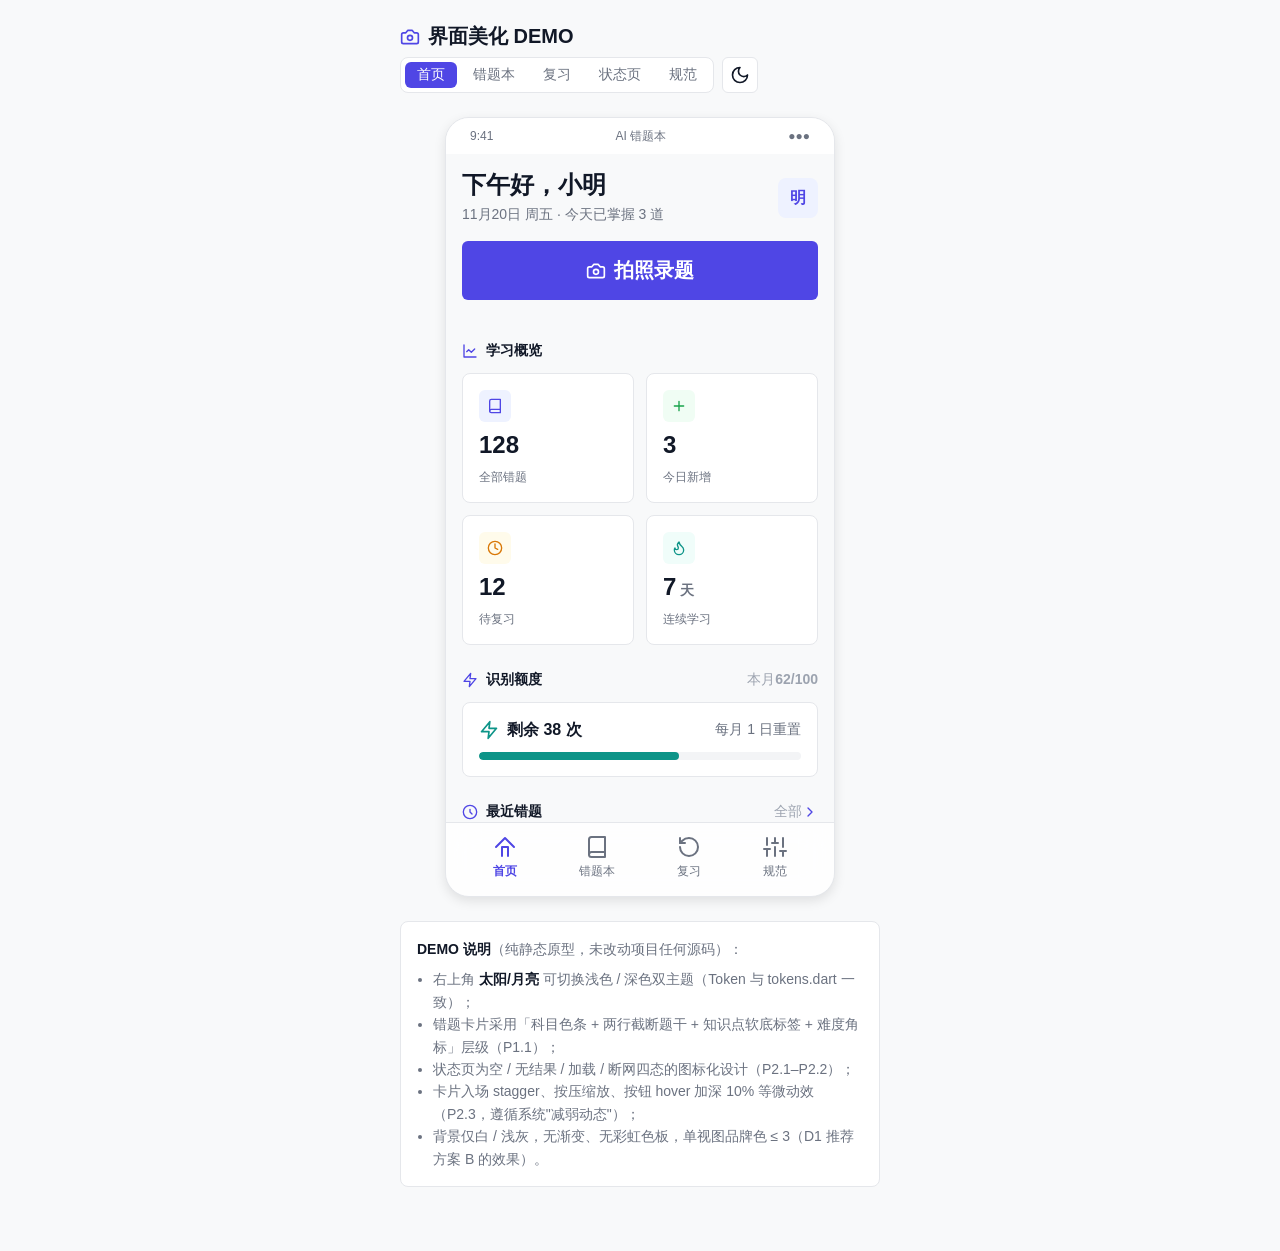
==== commit 79aa43e6: "chore: backend -> LAN http://192.168.31.237:8000/api (local test)" ====
--- a/design/ui-beautify-demo.html
+++ b/design/ui-beautify-demo.html
@@ -1,766 +1,746 @@
 <!DOCTYPE html>
-<html lang="zh-CN">
+<html lang="zh-CN" data-theme="light">
 <head>
 <meta charset="UTF-8">
 <meta name="viewport" content="width=device-width, initial-scale=1.0">
-<title>AI 错题本 · 界面美化 Demo</title>
+<title>AI 错题本 · 界面美化 DEMO</title>
 <style>
-/* ============ 设计 Token（对应 Phase 1 交付物） ============ */
+/* ============================================================
+   设计 Token —— 与 frontend/lib/src/app/design/tokens.dart 一致
+   ============================================================ */
 :root {
-  /* 颜色 */
-  --color-primary: #4F46E5;
-  --color-primary-dark: #4338CA;
-  --color-primary-soft: #EEF2FF;
-  --color-secondary: #0D9488;
-  --color-secondary-soft: #F0FDFA;
-  --color-neutral-900: #111827;
-  --color-neutral-600: #6B7280;
-  --color-neutral-400: #9CA3AF;
-  --color-neutral-200: #E5E7EB;
-  --color-neutral-100: #F3F4F6;
-  --color-neutral-50: #F8F9FA;
-  --color-success: #16A34A;
-  --color-success-soft: #F0FDF4;
-  --color-warning: #D97706;
-  --color-warning-soft: #FFFBEB;
-  --color-error: #DC2626;
-  --color-error-soft: #FEF2F2;
-  --color-bg: #FFFFFF;
-  --color-bg-page: #F8F9FA;
-
   /* 字阶 */
-  --text-xs: 12px;
-  --text-sm: 14px;
-  --text-base: 16px;
-  --text-lg: 20px;
-  --text-xl: 24px;
-  --text-2xl: 32px;
-
-  /* 间距（4px 基栅） */
-  --space-1: 4px;
-  --space-2: 8px;
-  --space-3: 12px;
-  --space-4: 16px;
-  --space-6: 24px;
-  --space-8: 32px;
-  --space-12: 48px;
-
+  --text-xs: 12px; --text-sm: 14px; --text-base: 16px;
+  --text-lg: 20px; --text-xl: 24px; --text-2xl: 32px;
+  /* 间距（4px 栅格） */
+  --s1: 4px; --s2: 8px; --s3: 12px; --s4: 16px;
+  --s6: 24px; --s8: 32px; --s12: 48px; --s16: 64px;
   /* 圆角 */
-  --radius-sm: 6px;
-  --radius-md: 8px;
-  --radius-lg: 12px;
-
-  /* 阴影（仅 2 级） */
+  --radius-sm: 6px; --radius-md: 8px;
+  /* 图标尺寸 */
+  --icon-inline: 16px; --icon-standalone: 20px; --icon-nav: 24px;
+}
+[data-theme="light"] {
+  --primary: #4F46E5; --primary-dark: #4338CA; --primary-soft: #EEF2FF;
+  --secondary: #0D9488; --secondary-soft: #F0FDFA;
+  --success: #16A34A; --success-soft: #F0FDF4;
+  --warning: #D97706; --warning-soft: #FFFBEB;
+  --error: #DC2626; --error-soft: #FEF2F2;
+  --bg: #FFFFFF; --bg-page: #F8F9FA; --bg-subtle: #F9FAFB;
+  --card: #FFFFFF; --card-border: #E5E7EB;
+  --text-1: #111827; --text-2: #6B7280; --text-3: #9CA3AF;
+  --on-primary: #FFFFFF; --formula-bg: #F3F4F6;
   --shadow-1: 0 1px 3px rgba(0,0,0,0.08);
   --shadow-2: 0 4px 12px rgba(0,0,0,0.1);
-}
-
-/* ============ 展示页骨架 ============ */
+  --nav-glass: rgba(255,255,255,0.82);
+}
+[data-theme="dark"] {
+  --primary: #818CF8; --primary-dark: #6366F1; --primary-soft: #312E81;
+  --secondary: #2DD4BF; --secondary-soft: #134E4A;
+  --success: #4ADE80; --success-soft: #14532D;
+  --warning: #FBBF24; --warning-soft: #451A03;
+  --error: #F87171; --error-soft: #450A0A;
+  --bg: #0F172A; --bg-page: #0F172A; --bg-subtle: #0F172A;
+  --card: #1E293B; --card-border: #334155;
+  --text-1: #E2E8F0; --text-2: #94A3B8; --text-3: #64748B;
+  --on-primary: #FFFFFF; --formula-bg: #0F172A;
+  --shadow-1: none; --shadow-2: none;
+  --nav-glass: rgba(30,41,59,0.82);
+}
+
+/* ============================================================
+   基础
+   ============================================================ */
 * { margin: 0; padding: 0; box-sizing: border-box; }
 body {
-  font-family: "PingFang SC", "Microsoft YaHei", "Noto Sans SC", sans-serif;
-  background: var(--color-bg-page);
-  color: var(--color-neutral-900);
-  line-height: 1.5;
-  -webkit-font-smoothing: antialiased;
-}
-.page { max-width: 1280px; margin: 0 auto; padding: var(--space-12) var(--space-8); }
-
-.hero { margin-bottom: var(--space-12); }
-.hero .eyebrow {
-  font-size: var(--text-xs); font-weight: 600; letter-spacing: 2px;
-  color: var(--color-primary); text-transform: uppercase; margin-bottom: var(--space-3);
-}
-.hero h1 { font-size: var(--text-2xl); font-weight: 600; line-height: 1.25; margin-bottom: var(--space-3); }
-.hero p { font-size: var(--text-sm); color: var(--color-neutral-600); max-width: 640px; }
+  font-family: "Segoe UI", "PingFang SC", "Microsoft YaHei", sans-serif;
+  font-size: var(--text-base); font-weight: 400; line-height: 1.5;
+  background: var(--bg-page); color: var(--text-1);
+  display: flex; flex-direction: column; align-items: center;
+  min-height: 100vh; padding: var(--s6) var(--s4) var(--s16);
+  transition: background 0.2s, color 0.2s;
+}
+h1, h2, h3 { font-weight: 600; line-height: 1.25; }
+button { font-family: inherit; cursor: pointer; border: none; background: none; color: inherit; }
+.icon { width: var(--icon-standalone); height: var(--icon-standalone);
+  stroke: currentColor; fill: none; stroke-width: 2;
+  stroke-linecap: round; stroke-linejoin: round; flex-shrink: 0; }
+.icon.inline { width: var(--icon-inline); height: var(--icon-inline); }
+.icon.nav { width: var(--icon-nav); height: var(--icon-nav); }
+.icon.hero { width: 48px; height: 48px; stroke-width: 1.5; }
+
+/* ============================================================
+   顶部工具栏
+   ============================================================ */
+.toolbar {
+  width: 100%; max-width: 480px;
+  display: flex; align-items: center; gap: var(--s2);
+  margin-bottom: var(--s6); flex-wrap: wrap;
+}
+.toolbar h1 { font-size: var(--text-lg); margin-right: auto; display: flex; align-items: center; gap: var(--s2); }
+.toolbar h1 .icon { color: var(--primary); }
+.tabs { display: flex; gap: var(--s1); background: var(--card);
+  border: 1px solid var(--card-border); border-radius: var(--radius-md); padding: var(--s1); }
+.tab {
+  padding: var(--s1) var(--s3); border-radius: var(--radius-sm);
+  font-size: var(--text-sm); color: var(--text-2); transition: background 0.15s;
+}
+.tab:hover { color: var(--text-1); }
+.tab.active { background: var(--primary); color: var(--on-primary); }
+.theme-btn {
+  width: 36px; height: 36px; border-radius: var(--radius-sm);
+  border: 1px solid var(--card-border); background: var(--card);
+  display: grid; place-items: center; transition: background 0.15s;
+}
+.theme-btn:hover { background: var(--bg-subtle); }
+[data-theme="light"] .icon-moon { display: block; } [data-theme="light"] .icon-sun { display: none; }
+[data-theme="dark"] .icon-moon { display: none; } [data-theme="dark"] .icon-sun { display: block; }
+
+/* ============================================================
+   手机框架
+   ============================================================ */
+.phone {
+  width: 390px; max-width: 100%; background: var(--bg-page);
+  border: 1px solid var(--card-border); border-radius: 24px;
+  overflow: hidden; position: relative;
+  box-shadow: var(--shadow-2); display: flex; flex-direction: column;
+  height: 780px;
+}
+.statusbar {
+  height: 36px; display: flex; align-items: center; justify-content: space-between;
+  padding: 0 var(--s6); font-size: var(--text-xs); color: var(--text-2);
+  background: var(--bg); flex-shrink: 0;
+}
+.screen { flex: 1; overflow-y: auto; padding: var(--s4); display: none; }
+.screen.active { display: block; animation: fadeSlide 0.2s ease; }
+@keyframes fadeSlide { from { opacity: 0; transform: translateY(8px); } to { opacity: 1; transform: none; } }
+@media (prefers-reduced-motion: reduce) { .screen.active { animation: none; } }
+
+/* 底部导航（示意浮动玻璃栏） */
+.navbar {
+  flex-shrink: 0; display: flex; justify-content: space-around; align-items: center;
+  padding: var(--s2) var(--s4) var(--s3);
+  background: var(--nav-glass); backdrop-filter: blur(16px);
+  border-top: 1px solid var(--card-border);
+}
+.nav-item { display: flex; flex-direction: column; align-items: center; gap: var(--s1);
+  font-size: var(--text-xs); color: var(--text-2); padding: var(--s1) var(--s6);
+  border-radius: var(--radius-sm); transition: color 0.15s; }
+.nav-item.active { color: var(--primary); font-weight: 600; }
+.nav-item:active { transform: scale(0.96); }
+
+/* ============================================================
+   通用组件
+   ============================================================ */
+.card {
+  background: var(--card); border: 1px solid var(--card-border);
+  border-radius: var(--radius-md); padding: var(--s4);
+  animation: cardIn 0.25s ease backwards; transition: transform 0.12s;
+}
+.card:active { transform: scale(0.98); }
+@keyframes cardIn { from { opacity: 0; transform: translateY(12px); } to { opacity: 1; transform: none; } }
+@media (prefers-reduced-motion: reduce) { .card { animation: none; } }
+.card.d1 { animation-delay: 0.04s; } .card.d2 { animation-delay: 0.08s; }
+.card.d3 { animation-delay: 0.12s; } .card.d4 { animation-delay: 0.16s; }
+
+.btn-primary {
+  display: inline-flex; align-items: center; justify-content: center; gap: var(--s2);
+  background: var(--primary); color: var(--on-primary);
+  border-radius: var(--radius-sm); padding: var(--s3) var(--s6);
+  font-size: var(--text-base); font-weight: 600; transition: background 0.15s, transform 0.12s;
+}
+.btn-primary:hover { background: var(--primary-dark); }
+.btn-primary:active { transform: scale(0.98); }
+.btn-secondary {
+  display: inline-flex; align-items: center; justify-content: center; gap: var(--s2);
+  border: 1px solid var(--card-border); color: var(--text-1);
+  border-radius: var(--radius-sm); padding: var(--s3) var(--s6);
+  font-size: var(--text-base); transition: background 0.15s, transform 0.12s;
+}
+.btn-secondary:hover { background: var(--bg-subtle); }
+.btn-secondary:active { transform: scale(0.98); }
+
+.chip {
+  display: inline-flex; align-items: center; gap: var(--s1);
+  padding: var(--s1) var(--s3); border-radius: var(--radius-sm);
+  font-size: var(--text-sm); color: var(--text-2);
+  background: var(--card); border: 1px solid var(--card-border);
+  transition: all 0.15s; white-space: nowrap;
+}
+.chip:hover { color: var(--text-1); }
+.chip.active { background: var(--primary-soft); color: var(--primary); border-color: transparent; }
+.chip.active.math { background: var(--primary-soft); color: var(--primary); }
+.chip.active.physics { background: var(--secondary-soft); color: var(--secondary); }
+.chip.active.english { background: var(--warning-soft); color: var(--warning); }
 
 .section-title {
-  font-size: var(--text-lg); font-weight: 600; margin-bottom: var(--space-2);
-  display: flex; align-items: center; gap: var(--space-2);
-}
-.section-title .badge {
-  font-size: var(--text-xs); font-weight: 500; color: var(--color-primary);
-  background: var(--color-primary-soft); padding: 2px 8px; border-radius: var(--radius-sm);
-}
-.section-desc { font-size: var(--text-sm); color: var(--color-neutral-600); margin-bottom: var(--space-6); }
-section { margin-bottom: var(--space-12); }
-
-/* ============ Token 展示区 ============ */
-.token-grid { display: grid; grid-template-columns: repeat(auto-fit, minmax(280px, 1fr)); gap: var(--space-4); }
-.token-card { background: var(--color-bg); border: 1px solid var(--color-neutral-200); border-radius: var(--radius-md); padding: var(--space-4); }
-.token-card h3 { font-size: var(--text-sm); font-weight: 600; margin-bottom: var(--space-3); }
-.swatches { display: grid; grid-template-columns: repeat(4, 1fr); gap: var(--space-2); }
-.swatch { text-align: center; }
-.swatch .chip { height: 40px; border-radius: var(--radius-sm); border: 1px solid var(--color-neutral-200); margin-bottom: var(--space-1); }
-.swatch .name { font-size: 10px; color: var(--color-neutral-600); }
-.type-row { display: flex; align-items: baseline; gap: var(--space-3); padding: var(--space-1) 0; border-bottom: 1px dashed var(--color-neutral-200); }
+  font-size: var(--text-sm); font-weight: 600; color: var(--text-1);
+  margin: var(--s6) 0 var(--s3); display: flex; align-items: center; gap: var(--s2);
+}
+.section-title:first-child { margin-top: 0; }
+.section-title .icon { color: var(--primary); }
+.section-title .more { margin-left: auto; color: var(--text-3); font-weight: 400; display: flex; align-items: center; }
+
+/* ============================================================
+   首页
+   ============================================================ */
+.greet { display: flex; align-items: center; justify-content: space-between; margin-bottom: var(--s4); }
+.greet h2 { font-size: var(--text-xl); }
+.greet p { font-size: var(--text-sm); color: var(--text-2); margin-top: var(--s1); }
+.avatar { width: 40px; height: 40px; border-radius: var(--radius-md);
+  background: var(--primary-soft); color: var(--primary);
+  display: grid; place-items: center; font-weight: 600; font-size: var(--text-base); }
+.capture-btn { width: 100%; padding: var(--s4); margin-bottom: var(--s4); font-size: var(--text-lg); }
+.stat-grid { display: grid; grid-template-columns: 1fr 1fr; gap: var(--s3); }
+.stat-card { display: flex; flex-direction: column; gap: var(--s2); padding: var(--s4); }
+.stat-card .stat-top { display: flex; align-items: center; justify-content: space-between; }
+.stat-icon { width: 32px; height: 32px; border-radius: var(--radius-sm);
+  display: grid; place-items: center; }
+.stat-icon .icon { width: var(--icon-inline); height: var(--icon-inline); }
+.stat-icon.c-primary { background: var(--primary-soft); color: var(--primary); }
+.stat-icon.c-success { background: var(--success-soft); color: var(--success); }
+.stat-icon.c-warning { background: var(--warning-soft); color: var(--warning); }
+.stat-icon.c-secondary { background: var(--secondary-soft); color: var(--secondary); }
+.stat-num { font-size: var(--text-xl); font-weight: 600; line-height: 1.25; }
+.stat-label { font-size: var(--text-xs); color: var(--text-2); }
+.quota-head { display: flex; align-items: center; gap: var(--s2); margin-bottom: var(--s3); }
+.quota-head .icon { color: var(--secondary); }
+.quota-head h3 { font-size: var(--text-base); }
+.quota-head span { margin-left: auto; font-size: var(--text-sm); color: var(--text-2); }
+.quota-head b { color: var(--text-1); }
+.progress { height: 8px; background: var(--formula-bg); border-radius: 999px; overflow: hidden; }
+.progress-bar { height: 100%; width: 62%; background: var(--secondary); border-radius: 999px; }
+.mini-item { display: flex; align-items: center; gap: var(--s3); padding: var(--s3) 0;
+  border-bottom: 1px solid var(--card-border); }
+.mini-item:last-child { border-bottom: none; }
+.mini-item:active { transform: scale(0.98); }
+.mini-badge { width: 6px; align-self: stretch; border-radius: 999px; flex-shrink: 0; }
+.mini-body { flex: 1; min-width: 0; }
+.mini-body p { font-size: var(--text-sm); white-space: nowrap; overflow: hidden; text-overflow: ellipsis; }
+.mini-meta { display: flex; gap: var(--s2); margin-top: var(--s1); font-size: var(--text-xs); color: var(--text-3); }
+.mini-meta .tag { padding: 0 var(--s1); border-radius: var(--radius-sm); line-height: 18px; }
+.chev { color: var(--text-3); }
+
+/* ============================================================
+   错题本
+   ============================================================ */
+.searchbar {
+  display: flex; align-items: center; gap: var(--s2);
+  background: var(--card); border: 1px solid var(--card-border);
+  border-radius: var(--radius-md); padding: var(--s2) var(--s3);
+  margin-bottom: var(--s3); color: var(--text-3); transition: border-color 0.15s;
+}
+.searchbar:focus-within { border-color: var(--primary); }
+.searchbar input { border: none; outline: none; background: none; flex: 1;
+  font-size: var(--text-sm); color: var(--text-1); font-family: inherit; }
+.searchbar input::placeholder { color: var(--text-3); }
+.filter-row { display: flex; gap: var(--s2); overflow-x: auto; padding-bottom: var(--s2); }
+.filter-row::-webkit-scrollbar { display: none; }
+.q-card { padding: 0; overflow: hidden; margin-bottom: var(--s3); }
+.q-main { display: flex; gap: var(--s3); padding: var(--s4); }
+.q-stripe { width: 6px; border-radius: 999px; align-self: stretch; flex-shrink: 0; }
+.q-body { flex: 1; min-width: 0; }
+.q-text { font-size: var(--text-sm); line-height: 1.5; color: var(--text-1);
+  display: -webkit-box; -webkit-line-clamp: 2; -webkit-box-orient: vertical; overflow: hidden; }
+.q-text .fx { font-family: "Cambria Math", "STIX Two Math", serif; font-style: italic; }
+.q-tags { display: flex; flex-wrap: wrap; gap: var(--s1); margin-top: var(--s2); }
+.q-tag { font-size: var(--text-xs); padding: var(--s1) var(--s2); border-radius: var(--radius-sm); }
+.q-foot { display: flex; align-items: center; gap: var(--s2); margin-top: var(--s3);
+  font-size: var(--text-xs); color: var(--text-3); }
+.q-foot .dot { width: 4px; height: 4px; border-radius: 999px; background: var(--text-3); }
+.q-foot .right { margin-left: auto; display: flex; gap: var(--s1); }
+.diff { display: inline-flex; align-items: center; gap: var(--s1);
+  padding: var(--s1) var(--s2); border-radius: var(--radius-sm); font-size: var(--text-xs); font-weight: 600; }
+.diff.easy { background: var(--success-soft); color: var(--success); }
+.diff.mid { background: var(--warning-soft); color: var(--warning); }
+.diff.hard { background: var(--error-soft); color: var(--error); }
+.act-icon { width: 28px; height: 28px; border-radius: var(--radius-sm);
+  display: grid; place-items: center; color: var(--text-3); transition: all 0.15s; }
+.act-icon:hover { background: var(--bg-subtle); color: var(--text-1); }
+.act-icon.danger:hover { background: var(--error-soft); color: var(--error); }
+
+/* ============================================================
+   复习页
+   ============================================================ */
+.review-head { display: flex; align-items: baseline; justify-content: space-between; margin-bottom: var(--s2); }
+.review-head h2 { font-size: var(--text-lg); }
+.review-head span { font-size: var(--text-sm); color: var(--text-2); }
+.review-head b { color: var(--primary); }
+.review-prog { margin-bottom: var(--s4); }
+.review-prog .progress-bar { background: var(--primary); }
+.q-full { font-size: var(--text-base); line-height: 1.6; }
+.q-full .fx { font-family: "Cambria Math", "STIX Two Math", serif; font-style: italic; }
+.formula-block { background: var(--formula-bg); border-radius: var(--radius-sm);
+  padding: var(--s3); margin-top: var(--s2); font-family: "Cambria Math", "STIX Two Math", serif;
+  font-style: italic; font-size: var(--text-base); text-align: center; }
+.answer-block { border-radius: var(--radius-sm); padding: var(--s3); margin-top: var(--s2); }
+.answer-block .ans-label { display: flex; align-items: center; gap: var(--s1);
+  font-size: var(--text-xs); font-weight: 600; margin-bottom: var(--s1); }
+.answer-block.mine { background: var(--error-soft); }
+.answer-block.mine .ans-label { color: var(--error); }
+.answer-block.right { background: var(--success-soft); }
+.answer-block.right .ans-label { color: var(--success); }
+.answer-block p { font-size: var(--text-sm); }
+.review-actions { display: flex; gap: var(--s2); margin-top: var(--s4); }
+.review-actions .btn-secondary { flex: 1; padding: var(--s3) var(--s1); font-size: var(--text-sm); }
+.review-actions .forgot { color: var(--error); }
+.review-actions .fuzzy { color: var(--warning); }
+.review-actions .got { background: var(--success); color: #fff; border-color: transparent; }
+.review-actions .got:hover { background: var(--success); filter: brightness(0.9); }
+.btn-secondary.forgot:hover { background: var(--error-soft); }
+.btn-secondary.fuzzy:hover { background: var(--warning-soft); }
+
+/* ============================================================
+   状态页
+   ============================================================ */
+.state-row { display: grid; grid-template-columns: 1fr 1fr; gap: var(--s3); }
+.state-demo { display: flex; flex-direction: column; align-items: center; text-align: center;
+  padding: var(--s8) var(--s4); gap: var(--s3); min-height: 240px; justify-content: center; }
+.state-icon { width: 72px; height: 72px; border-radius: 999px;
+  display: grid; place-items: center; }
+.state-icon.m-primary { background: var(--primary-soft); color: var(--primary); }
+.state-icon.m-warning { background: var(--warning-soft); color: var(--warning); }
+.state-icon.m-error { background: var(--error-soft); color: var(--error); }
+.state-demo h3 { font-size: var(--text-base); }
+.state-demo p { font-size: var(--text-sm); color: var(--text-2); max-width: 220px; }
+.state-demo .btn-secondary { margin-top: var(--s2); font-size: var(--text-sm); padding: var(--s2) var(--s4); }
+.spinner { width: 32px; height: 32px; border-radius: 999px;
+  border: 3px solid var(--formula-bg); border-top-color: var(--primary);
+  animation: spin 0.8s linear infinite; }
+@keyframes spin { to { transform: rotate(360deg); } }
+@media (prefers-reduced-motion: reduce) { .spinner { animation-duration: 2s; } }
+
+/* ============================================================
+   规范页
+   ============================================================ */
+.swatches { display: grid; grid-template-columns: repeat(4, 1fr); gap: var(--s2); }
+.swatch { border-radius: var(--radius-sm); overflow: hidden; border: 1px solid var(--card-border); }
+.swatch .sw-color { height: 40px; }
+.swatch .sw-name { font-size: var(--text-xs); padding: var(--s1) var(--s2); color: var(--text-2); }
+.swatch .sw-name b { display: block; color: var(--text-1); }
+.type-row { display: flex; align-items: baseline; gap: var(--s4); padding: var(--s2) 0;
+  border-bottom: 1px solid var(--card-border); }
 .type-row:last-child { border-bottom: none; }
-.type-row .label { font-size: 10px; color: var(--color-neutral-400); width: 52px; flex-shrink: 0; }
-.space-row { display: flex; align-items: center; gap: var(--space-3); padding: 3px 0; }
-.space-row .bar { background: var(--color-primary-soft); border-left: 2px solid var(--color-primary); height: 12px; }
-.space-row .label { font-size: 10px; color: var(--color-neutral-600); width: 64px; flex-shrink: 0; }
-
-/* ============ 手机样机区 ============ */
-.phones { display: flex; gap: var(--space-8); flex-wrap: wrap; justify-content: center; align-items: flex-start; }
-.phone-col { display: flex; flex-direction: column; align-items: center; gap: var(--space-3); }
-.phone-label { font-size: var(--text-sm); font-weight: 600; }
-.phone-sub { font-size: var(--text-xs); color: var(--color-neutral-400); margin-top: -8px; }
-
-.phone {
-  width: 320px; height: 660px; border-radius: 36px; background: #111;
-  padding: 10px; box-shadow: var(--shadow-2); position: relative; flex-shrink: 0;
-}
-.screen {
-  width: 100%; height: 100%; border-radius: 28px; overflow: hidden;
-  background: var(--color-bg-page); position: relative; display: flex; flex-direction: column;
-}
-.screen.dark { background: #0F172A; color: #F1F5F9; }
-
-/* 状态栏 */
-.statusbar {
-  height: 32px; display: flex; align-items: center; justify-content: space-between;
-  padding: 0 var(--space-6); font-size: var(--text-xs); font-weight: 600; flex-shrink: 0;
-  position: relative; z-index: 20;
-}
-.statusbar .icons { display: flex; gap: 5px; align-items: center; }
-.statusbar svg { width: 14px; height: 14px; }
-
-/* 玻璃顶栏 */
-.glass-topbar {
-  position: absolute; top: 0; left: 0; right: 0; z-index: 10;
-  padding: 36px var(--space-4) var(--space-3);
-  background: rgba(248,249,250,0.72);
-  -webkit-backdrop-filter: blur(16px) saturate(1.6); backdrop-filter: blur(16px) saturate(1.6);
-  border-bottom: 1px solid rgba(229,231,235,0.6);
-}
-.dark .glass-topbar { background: rgba(15,23,42,0.72); border-bottom-color: rgba(51,65,85,0.6); }
-.topbar-title { font-size: var(--text-lg); font-weight: 600; }
-.topbar-row { display: flex; align-items: center; justify-content: space-between; }
-.topbar-actions { display: flex; gap: var(--space-3); color: var(--color-neutral-600); }
-.dark .topbar-actions { color: #94A3B8; }
-.topbar-actions svg { width: 20px; height: 20px; }
-
-/* 内容滚动区 */
-.scroll-body {
-  flex: 1; overflow-y: auto; padding: 88px var(--space-4) 96px; scrollbar-width: none;
-  -webkit-mask-image: linear-gradient(to bottom, #000 calc(100% - 28px), transparent 100%);
-  mask-image: linear-gradient(to bottom, #000 calc(100% - 28px), transparent 100%);
-}
-.scroll-body::-webkit-scrollbar { display: none; }
-
-/* 玻璃 Dock */
-.glass-dock {
-  position: absolute; left: var(--space-3); right: var(--space-3); bottom: var(--space-3); z-index: 10;
-  height: 62px; border-radius: 20px;
-  background: rgba(255,255,255,0.72);
-  -webkit-backdrop-filter: blur(20px) saturate(1.8); backdrop-filter: blur(20px) saturate(1.8);
-  border: 1px solid rgba(229,231,235,0.7);
-  box-shadow: var(--shadow-1);
-  display: flex; align-items: center; justify-content: space-around;
-}
-.dark .glass-dock { background: rgba(30,41,59,0.72); border-color: rgba(51,65,85,0.7); }
-.dock-item { display: flex; flex-direction: column; align-items: center; gap: 2px; color: var(--color-neutral-400); font-size: 10px; }
-.dock-item.active { color: var(--color-primary); }
-.dock-item svg { width: 20px; height: 20px; }
-.dock-item.active .dot { width: 4px; height: 4px; border-radius: 50%; background: var(--color-primary); }
-
-/* ============ 组件 ============ */
-.card { background: var(--color-bg); border-radius: var(--radius-lg); box-shadow: var(--shadow-1); padding: var(--space-4); }
-.dark .card { background: #1E293B; box-shadow: none; border: 1px solid #334155; }
-
-/* 首页统计卡 */
-.stat-hero { padding: var(--space-6) var(--space-4); margin-bottom: var(--space-3); position: relative; overflow: hidden; }
-.stat-hero .num { font-size: var(--text-2xl); font-weight: 600; line-height: 1.25; }
-.stat-hero .label { font-size: var(--text-xs); color: var(--color-neutral-600); margin-top: var(--space-1); }
-.dark .stat-hero .label { color: #94A3B8; }
-.stat-ring { position: absolute; right: var(--space-4); top: 50%; transform: translateY(-50%); }
-.stat-grid { display: grid; grid-template-columns: 1fr 1fr 1fr; gap: var(--space-3); margin-bottom: var(--space-4); }
-.stat-mini { text-align: center; padding: var(--space-3) var(--space-2); }
-.stat-mini .num { font-size: var(--text-lg); font-weight: 600; }
-.stat-mini .label { font-size: var(--text-xs); color: var(--color-neutral-600); margin-top: 2px; }
-.dark .stat-mini .label { color: #94A3B8; }
-
-/* 快捷操作 */
-.quick-actions { display: grid; grid-template-columns: repeat(4, 1fr); gap: var(--space-3); margin-bottom: var(--space-4); }
-.quick-item { display: flex; flex-direction: column; align-items: center; gap: var(--space-2); font-size: var(--text-xs); color: var(--color-neutral-600); }
-.dark .quick-item { color: #94A3B8; }
-.quick-icon {
-  width: 48px; height: 48px; border-radius: var(--radius-lg); display: flex; align-items: center; justify-content: center;
-  background: var(--color-bg); box-shadow: var(--shadow-1); color: var(--color-primary);
-}
-.dark .quick-icon { background: #1E293B; box-shadow: none; border: 1px solid #334155; }
-.quick-icon svg { width: 20px; height: 20px; }
-
-/* 错题卡片 */
-.q-card { margin-bottom: var(--space-3); }
-.q-head { display: flex; align-items: center; gap: var(--space-2); margin-bottom: var(--space-2); }
-.q-subject {
-  font-size: var(--text-xs); font-weight: 600; padding: 2px 8px; border-radius: var(--radius-sm);
-  background: var(--color-primary-soft); color: var(--color-primary);
-}
-.q-subject.teal { background: var(--color-secondary-soft); color: var(--color-secondary); }
-.q-diff { font-size: var(--text-xs); font-weight: 500; }
-.q-diff.easy { color: var(--color-success); }
-.q-diff.mid { color: var(--color-warning); }
-.q-diff.hard { color: var(--color-error); }
-.q-time { margin-left: auto; font-size: var(--text-xs); color: var(--color-neutral-400); }
-.q-body { font-size: var(--text-sm); line-height: 1.6; color: var(--color-neutral-900); }
-.dark .q-body { color: #E2E8F0; }
-.q-formula {
-  font-family: "Times New Roman", serif; font-style: italic; background: var(--color-neutral-100);
-  border-radius: var(--radius-sm); padding: var(--space-2) var(--space-3); margin: var(--space-2) 0;
-  font-size: var(--text-sm); color: var(--color-neutral-900);
-}
-.dark .q-formula { background: #0F172A; color: #CBD5E1; }
-.q-img {
-  height: 72px; border-radius: var(--radius-md); background: var(--color-neutral-100);
-  border: 1px dashed var(--color-neutral-200); display: flex; align-items: center; justify-content: center;
-  color: var(--color-neutral-400); font-size: var(--text-xs); margin-top: var(--space-2); gap: var(--space-2);
-}
-.dark .q-img { background: #0F172A; border-color: #334155; }
-.q-foot { display: flex; align-items: center; gap: var(--space-2); margin-top: var(--space-3); }
-.q-tag { font-size: var(--text-xs); color: var(--color-neutral-600); background: var(--color-neutral-100); padding: 2px 8px; border-radius: var(--radius-sm); }
-.dark .q-tag { background: #0F172A; color: #94A3B8; }
-.q-tag.match { color: var(--color-secondary); background: var(--color-secondary-soft); font-weight: 500; }
-
-/* 搜索框 + 筛选 chips */
-.search-bar {
-  display: flex; align-items: center; gap: var(--space-2); padding: var(--space-2) var(--space-3);
-  background: var(--color-bg); border: 1px solid var(--color-neutral-200); border-radius: var(--radius-md);
-  color: var(--color-neutral-400); font-size: var(--text-sm); margin-bottom: var(--space-3);
-}
-.dark .search-bar { background: #1E293B; border-color: #334155; }
-.search-bar svg { width: 16px; height: 16px; }
-.chip-row { display: flex; gap: var(--space-2); margin-bottom: var(--space-4); overflow: hidden; }
-.chip {
-  font-size: var(--text-xs); padding: 4px 12px; border-radius: 999px; white-space: nowrap;
-  background: var(--color-bg); border: 1px solid var(--color-neutral-200); color: var(--color-neutral-600);
-}
-.dark .chip { background: #1E293B; border-color: #334155; color: #94A3B8; }
-.chip.active { background: var(--color-primary); border-color: var(--color-primary); color: #fff; font-weight: 500; }
-
-/* 详情页 */
-.detail-section { margin-bottom: var(--space-3); }
-.detail-label { font-size: var(--text-xs); font-weight: 600; color: var(--color-neutral-400); letter-spacing: 1px; margin-bottom: var(--space-2); }
-.analysis-step { display: flex; gap: var(--space-3); padding: var(--space-2) 0; }
-.step-num {
-  width: 20px; height: 20px; border-radius: 50%; background: var(--color-primary-soft); color: var(--color-primary);
-  font-size: var(--text-xs); font-weight: 600; display: flex; align-items: center; justify-content: center; flex-shrink: 0; margin-top: 2px;
-}
-.analysis-step p { font-size: var(--text-sm); }
-.similar-banner {
-  display: flex; align-items: center; gap: var(--space-3); padding: var(--space-3) var(--space-4);
-  background: var(--color-secondary-soft); border: 1px solid #99F6E4; border-radius: var(--radius-md); margin-bottom: var(--space-3);
-}
-.similar-banner .icon { color: var(--color-secondary); flex-shrink: 0; }
-.similar-banner .icon svg { width: 20px; height: 20px; display: block; }
-.similar-banner p { font-size: var(--text-xs); color: #115E59; }
-.similar-banner b { font-size: var(--text-sm); color: var(--color-secondary); }
-
-/* 复习页 */
-.review-progress { text-align: center; padding: var(--space-6) 0 var(--space-4); }
-.review-card { padding: var(--space-6) var(--space-4); text-align: center; }
-.review-card .q-text { font-size: var(--text-base); font-weight: 500; line-height: 1.6; margin: var(--space-3) 0; }
-.review-actions { display: grid; grid-template-columns: 1fr 1fr 1fr; gap: var(--space-2); margin-top: var(--space-4); }
-.review-actions .btn { font-size: var(--text-xs); padding: 9px 0; white-space: nowrap; }
-.review-actions .btn svg { width: 14px; height: 14px; }
-.btn {
-  border: none; border-radius: var(--radius-md); padding: 10px 0; font-size: var(--text-sm); font-weight: 500;
-  display: flex; align-items: center; justify-content: center; gap: var(--space-2); cursor: default;
-}
-.btn svg { width: 16px; height: 16px; }
-.btn-error { background: var(--color-error-soft); color: var(--color-error); }
-.btn-mid { background: var(--color-warning-soft); color: var(--color-warning); }
-.btn-ok { background: var(--color-success-soft); color: var(--color-success); }
-.btn-primary { background: var(--color-primary); color: #fff; }
-.btn-outline { background: transparent; border: 1px solid var(--color-neutral-200); color: var(--color-neutral-600); }
-.dark .btn-outline { border-color: #334155; color: #94A3B8; }
-
-/* 设置页 */
-.setting-group { margin-bottom: var(--space-4); }
-.setting-group .group-title { font-size: var(--text-xs); color: var(--color-neutral-400); padding: 0 var(--space-1); margin-bottom: var(--space-2); }
-.setting-list { padding: 0; overflow: hidden; }
-.setting-item {
-  display: flex; align-items: center; gap: var(--space-3); padding: var(--space-3) var(--space-4);
-  border-bottom: 1px solid var(--color-neutral-100);
-}
-.dark .setting-item { border-bottom-color: #0F172A; }
-.setting-item:last-child { border-bottom: none; }
-.setting-item .s-icon {
-  width: 32px; height: 32px; border-radius: var(--radius-md); display: flex; align-items: center; justify-content: center;
-  background: var(--color-neutral-100); color: var(--color-neutral-600); flex-shrink: 0;
-}
-.dark .setting-item .s-icon { background: #0F172A; color: #94A3B8; }
-.setting-item .s-icon svg { width: 16px; height: 16px; }
-.setting-item .s-main { flex: 1; }
-.setting-item .s-title { font-size: var(--text-sm); font-weight: 500; }
-.setting-item .s-desc { font-size: var(--text-xs); color: var(--color-neutral-400); }
-.setting-item .s-value { font-size: var(--text-xs); color: var(--color-neutral-400); }
-.setting-item .chev { color: var(--color-neutral-400); }
-.setting-item .chev svg { width: 16px; height: 16px; display: block; }
-
-/* 开关 */
-.switch { width: 40px; height: 24px; border-radius: 999px; background: var(--color-primary); position: relative; flex-shrink: 0; }
-.switch::after { content: ""; position: absolute; top: 2px; right: 2px; width: 20px; height: 20px; border-radius: 50%; background: #fff; box-shadow: var(--shadow-1); }
-.switch.off { background: var(--color-neutral-200); }
-.switch.off::after { right: auto; left: 2px; }
-
-/* 拍照浮动按钮 */
-.fab {
-  position: absolute; right: var(--space-4); bottom: 88px; z-index: 11;
-  width: 52px; height: 52px; border-radius: 18px; background: var(--color-primary); color: #fff;
-  display: flex; align-items: center; justify-content: center; box-shadow: var(--shadow-2);
-}
-.fab svg { width: 24px; height: 24px; }
-
-/* 空状态 */
-.empty-state { text-align: center; padding: var(--space-8) var(--space-4); color: var(--color-neutral-400); }
-.empty-state svg { width: 48px; height: 48px; margin-bottom: var(--space-3); opacity: 0.5; }
-.empty-state .title { font-size: var(--text-base); font-weight: 500; color: var(--color-neutral-600); margin-bottom: var(--space-1); }
-.empty-state .desc { font-size: var(--text-sm); }
-
-/* 玻璃 Toast */
-.glass-toast {
-  position: absolute; bottom: 84px; left: 50%; transform: translateX(-50%); z-index: 30;
-  display: flex; align-items: center; gap: var(--space-2); padding: var(--space-2) var(--space-4);
-  background: rgba(17,24,39,0.82); -webkit-backdrop-filter: blur(12px); backdrop-filter: blur(12px);
-  border-radius: 999px; color: #fff; font-size: var(--text-xs);
-}
-.glass-toast svg { width: 14px; height: 14px; color: #4ADE80; }
-
-/* 标注箭头 */
-.annot { display: flex; align-items: flex-start; gap: var(--space-3); margin-top: var(--space-4); max-width: 280px; }
-.annot .line { width: 2px; align-self: stretch; background: var(--color-primary); border-radius: 2px; flex-shrink: 0; opacity: 0.4; }
-.annot .txt { font-size: var(--text-xs); color: var(--color-neutral-600); line-height: 1.7; }
-.annot .txt b { color: var(--color-primary); font-weight: 600; }
-.annot .txt code { background: var(--color-neutral-100); padding: 1px 5px; border-radius: 4px; font-size: 10px; font-family: Consolas, monospace; }
-
-.footer { text-align: center; font-size: var(--text-xs); color: var(--color-neutral-400); padding-top: var(--space-8); border-top: 1px solid var(--color-neutral-200); }
-
-@media (max-width: 720px) {
-  .page { padding: var(--space-6) var(--space-4); }
-  .phone { width: 300px; height: 620px; }
-}
+.type-label { width: 72px; font-size: var(--text-xs); color: var(--text-3); flex-shrink: 0; }
+.space-row { display: flex; align-items: center; gap: var(--s3); padding: var(--s1) 0; }
+.space-bar { height: 16px; background: var(--primary-soft); border-radius: 2px; }
+.space-label { font-size: var(--text-xs); color: var(--text-2); width: 88px; }
+.comp-row { display: flex; flex-wrap: wrap; gap: var(--s3); align-items: center; }
+.icon-demo { display: flex; gap: var(--s4); flex-wrap: wrap; }
+.icon-demo .cell { display: flex; flex-direction: column; align-items: center; gap: var(--s1);
+  font-size: var(--text-xs); color: var(--text-2); }
+
+/* Demo 说明条 */
+.note {
+  width: 100%; max-width: 480px; margin-top: var(--s6);
+  background: var(--card); border: 1px solid var(--card-border);
+  border-radius: var(--radius-md); padding: var(--s4);
+  font-size: var(--text-sm); color: var(--text-2); line-height: 1.6;
+}
+.note b { color: var(--text-1); }
+.note ul { padding-left: var(--s4); margin-top: var(--s2); }
 </style>
 </head>
 <body>
-<div class="page">
-
-  <!-- ============ 头部 ============ -->
-  <header class="hero">
-    <div class="eyebrow">AI Wrong Notebook Pro · UI Beautify</div>
-    <h1>界面美化效果 Demo</h1>
-    <p>基于设计 Token 体系（Phase 1）+ 液态玻璃导航层（已上线）的目标效果预览。展示 5 个核心页面的浅色 / 深色效果，所有样式均由统一 Token 驱动。</p>
-  </header>
-
-  <!-- ============ Token 展示 ============ -->
-  <section>
-    <div class="section-title">设计 Token 体系 <span class="badge">Phase 1</span></div>
-    <p class="section-desc">颜色 / 字阶 / 间距 / 圆角 / 阴影统一收口，页面禁止硬编码。</p>
-    <div class="token-grid">
-      <div class="token-card">
-        <h3>颜色 Color</h3>
-        <div class="swatches">
-          <div class="swatch"><div class="chip" style="background:#4F46E5"></div><div class="name">Primary</div></div>
-          <div class="swatch"><div class="chip" style="background:#0D9488"></div><div class="name">Secondary</div></div>
-          <div class="swatch"><div class="chip" style="background:#16A34A"></div><div class="name">Success</div></div>
-          <div class="swatch"><div class="chip" style="background:#D97706"></div><div class="name">Warning</div></div>
-          <div class="swatch"><div class="chip" style="background:#DC2626"></div><div class="name">Error</div></div>
-          <div class="swatch"><div class="chip" style="background:#111827"></div><div class="name">N-900</div></div>
-          <div class="swatch"><div class="chip" style="background:#6B7280"></div><div class="name">N-600</div></div>
-          <div class="swatch"><div class="chip" style="background:#E5E7EB"></div><div class="name">N-200</div></div>
-        </div>
-      </div>
-      <div class="token-card">
-        <h3>字阶 Type Scale</h3>
-        <div class="type-row"><span class="label">2xl · 32</span><span style="font-size:32px;font-weight:600">页面大数字</span></div>
-        <div class="type-row"><span class="label">xl · 24</span><span style="font-size:24px;font-weight:600">区块标题</span></div>
-        <div class="type-row"><span class="label">lg · 20</span><span style="font-size:20px;font-weight:600">顶栏标题</span></div>
-        <div class="type-row"><span class="label">base · 16</span><span style="font-size:16px">正文强调</span></div>
-        <div class="type-row"><span class="label">sm · 14</span><span style="font-size:14px">正文</span></div>
-        <div class="type-row"><span class="label">xs · 12</span><span style="font-size:12px">辅助说明</span></div>
-      </div>
-      <div class="token-card">
-        <h3>间距 Spacing（4px 基栅）</h3>
-        <div class="space-row"><span class="label">space-1 · 4</span><span class="bar" style="width:4px"></span></div>
-        <div class="space-row"><span class="label">space-2 · 8</span><span class="bar" style="width:8px"></span></div>
-        <div class="space-row"><span class="label">space-3 · 12</span><span class="bar" style="width:12px"></span></div>
-        <div class="space-row"><span class="label">space-4 · 16</span><span class="bar" style="width:16px"></span></div>
-        <div class="space-row"><span class="label">space-6 · 24</span><span class="bar" style="width:24px"></span></div>
-        <div class="space-row"><span class="label">space-8 · 32</span><span class="bar" style="width:32px"></span></div>
-        <div class="space-row"><span class="label">space-12 · 48</span><span class="bar" style="width:48px"></span></div>
-        <h3 style="margin-top:16px">圆角 / 阴影</h3>
-        <div style="display:flex;gap:12px;align-items:center">
-          <div style="width:48px;height:48px;background:#EEF2FF;border-radius:6px;border:1px solid #E5E7EB"></div>
-          <div style="width:48px;height:48px;background:#EEF2FF;border-radius:8px;border:1px solid #E5E7EB"></div>
-          <div style="width:48px;height:48px;background:#EEF2FF;border-radius:12px;border:1px solid #E5E7EB"></div>
-          <div style="width:48px;height:48px;background:#fff;border-radius:8px;box-shadow:0 1px 3px rgba(0,0,0,0.08)"></div>
-          <div style="width:48px;height:48px;background:#fff;border-radius:8px;box-shadow:0 4px 12px rgba(0,0,0,0.1)"></div>
-        </div>
-        <div style="font-size:10px;color:var(--color-neutral-400);margin-top:8px">sm 6 · md 8 · lg 12 ｜ shadow-1 卡片 · shadow-2 弹层</div>
-      </div>
-    </div>
-  </section>
-
-  <!-- ============ 手机样机 ============ -->
-  <section>
-    <div class="section-title">核心页面效果 <span class="badge">Phase 2–4</span></div>
-    <p class="section-desc">首页 / 错题本 / 错题详情 / 复习 / 设置（含深色模式）。玻璃顶栏与浮动 Dock 为已上线能力，本次重点统一卡片、字阶与信息层级。</p>
-
-    <div class="phones">
-
-      <!-- ===== 首页（浅色） ===== -->
-      <div class="phone-col">
-        <div class="phone">
-          <div class="screen">
-            <div class="glass-topbar">
-              <div class="topbar-row">
-                <div class="topbar-title">错题本</div>
-                <div class="topbar-actions">
-                  <svg viewBox="0 0 24 24" fill="none" stroke="currentColor" stroke-width="2" stroke-linecap="round" stroke-linejoin="round"><circle cx="11" cy="11" r="8"/><path d="m21 21-4.3-4.3"/></svg>
-                  <svg viewBox="0 0 24 24" fill="none" stroke="currentColor" stroke-width="2" stroke-linecap="round" stroke-linejoin="round"><path d="M12.22 2h-.44a2 2 0 0 0-2 2v.18a2 2 0 0 1-1 1.73l-.43.25a2 2 0 0 1-2 0l-.15-.08a2 2 0 0 0-2.73.73l-.22.38a2 2 0 0 0 .73 2.73l.15.1a2 2 0 0 1 1 1.72v.51a2 2 0 0 1-1 1.74l-.15.09a2 2 0 0 0-.73 2.73l.22.38a2 2 0 0 0 2.73.73l.15-.08a2 2 0 0 1 2 0l.43.25a2 2 0 0 1 1 1.73V20a2 2 0 0 0 2 2h.44a2 2 0 0 0 2-2v-.18a2 2 0 0 1 1-1.73l.43-.25a2 2 0 0 1 2 0l.15.08a2 2 0 0 0 2.73-.73l.22-.39a2 2 0 0 0-.73-2.73l-.15-.08a2 2 0 0 1-1-1.74v-.5a2 2 0 0 1 1-1.74l.15-.09a2 2 0 0 0 .73-2.73l-.22-.38a2 2 0 0 0-2.73-.73l-.15.08a2 2 0 0 1-2 0l-.43-.25a2 2 0 0 1-1-1.73V4a2 2 0 0 0-2-2z"/><circle cx="12" cy="12" r="3"/></svg>
-                </div>
-              </div>
-            </div>
-            <div class="statusbar"><span>9:41</span><div class="icons"><svg viewBox="0 0 24 24" fill="currentColor"><path d="M2 17h20v2H2zm1.15-4.05L4 11.47l.85 1.48 1.3-.75-.85-1.48H7.5v-1.5H5.3l.85-1.47-1.3-.75-.85 1.48-1.15.67V8.5h1.5l.85-1.48-1.3-.75L3.6 7l-.85-1.48L1.45 6.3l.85 1.48H1v1.5h1.3l-.85 1.48 1.3.75.85-1.5z"/></svg><svg viewBox="0 0 24 24" fill="none" stroke="currentColor" stroke-width="2"><rect x="2" y="7" width="18" height="10" rx="2"/><path d="M22 10v4"/></svg></div></div>
-            <div class="scroll-body">
-              <div class="card stat-hero">
-                <div class="label">本学期累计错题</div>
-                <div class="num">128 <span style="font-size:14px;font-weight:400;color:var(--color-neutral-400)">道</span></div>
-                <div style="display:flex;gap:8px;margin-top:12px">
-                  <span style="font-size:12px;color:var(--color-success);background:var(--color-success-soft);padding:2px 8px;border-radius:6px;font-weight:500">本周掌握 +23</span>
-                  <span style="font-size:12px;color:var(--color-warning);background:var(--color-warning-soft);padding:2px 8px;border-radius:6px;font-weight:500">待复习 12</span>
-                </div>
-                <svg class="stat-ring" width="72" height="72" viewBox="0 0 72 72">
-                  <circle cx="36" cy="36" r="30" fill="none" stroke="#EEF2FF" stroke-width="8"/>
-                  <circle cx="36" cy="36" r="30" fill="none" stroke="#4F46E5" stroke-width="8" stroke-linecap="round" stroke-dasharray="188.5" stroke-dashoffset="52" transform="rotate(-90 36 36)"/>
-                  <text x="36" y="41" text-anchor="middle" font-size="16" font-weight="600" fill="#4F46E5">72%</text>
-                </svg>
-              </div>
-              <div class="stat-grid">
-                <div class="card stat-mini"><div class="num" style="color:var(--color-primary)">56</div><div class="label">数学</div></div>
-                <div class="card stat-mini"><div class="num" style="color:var(--color-secondary)">41</div><div class="label">物理</div></div>
-                <div class="card stat-mini"><div class="num" style="color:var(--color-warning)">31</div><div class="label">英语</div></div>
-              </div>
-              <div class="quick-actions">
-                <div class="quick-item"><div class="quick-icon"><svg viewBox="0 0 24 24" fill="none" stroke="currentColor" stroke-width="2" stroke-linecap="round" stroke-linejoin="round"><path d="M14.5 4h-5L7 7H4a2 2 0 0 0-2 2v9a2 2 0 0 0 2 2h16a2 2 0 0 0 2-2V9a2 2 0 0 0-2-2h-3l-2.5-3z"/><circle cx="12" cy="13" r="3"/></svg></div>拍错题</div>
-                <div class="quick-item"><div class="quick-icon"><svg viewBox="0 0 24 24" fill="none" stroke="currentColor" stroke-width="2" stroke-linecap="round" stroke-linejoin="round"><path d="M2 3h6a4 4 0 0 1 4 4v14a3 3 0 0 0-3-3H2z"/><path d="M22 3h-6a4 4 0 0 0-4 4v14a3 3 0 0 1 3-3h7z"/></svg></div>去复习</div>
-                <div class="quick-item"><div class="quick-icon"><svg viewBox="0 0 24 24" fill="none" stroke="currentColor" stroke-width="2" stroke-linecap="round" stroke-linejoin="round"><path d="M14 2H6a2 2 0 0 0-2 2v16a2 2 0 0 0 2 2h12a2 2 0 0 0 2-2V8z"/><path d="M14 2v6h6"/><path d="M16 13H8"/><path d="M16 17H8"/></svg></div>组卷</div>
-                <div class="quick-item"><div class="quick-icon"><svg viewBox="0 0 24 24" fill="none" stroke="currentColor" stroke-width="2" stroke-linecap="round" stroke-linejoin="round"><path d="M3 3v18h18"/><path d="m19 9-5 5-4-4-3 3"/></svg></div>学情</div>
-              </div>
-              <div class="detail-label">最近收录</div>
-              <div class="card q-card">
-                <div class="q-head"><span class="q-subject">数学</span><span class="q-diff hard">较难</span><span class="q-time">10 分钟前</span></div>
-                <div class="q-body">已知函数 f(x) = x² − 2ax + 3 在区间 [1, 3] 上的最小值为 2，求 a 的值。</div>
-                <div class="q-foot"><span class="q-tag">二次函数</span><span class="q-tag">分类讨论</span><span class="q-tag match">匹配到 3 道同类题</span></div>
-              </div>
-              <div class="card q-card">
-                <div class="q-head"><span class="q-subject teal">物理</span><span class="q-diff mid">中等</span><span class="q-time">昨天</span></div>
-                <div class="q-body">一小球从斜面顶端由静止滚下，经 2s 到达底端，斜面长 4m，求加速度。</div>
-                <div class="q-foot"><span class="q-tag">匀变速直线运动</span></div>
-              </div>
-            </div>
-            <div class="fab"><svg viewBox="0 0 24 24" fill="none" stroke="currentColor" stroke-width="2" stroke-linecap="round" stroke-linejoin="round"><path d="M14.5 4h-5L7 7H4a2 2 0 0 0-2 2v9a2 2 0 0 0 2 2h16a2 2 0 0 0 2-2V9a2 2 0 0 0-2-2h-3l-2.5-3z"/><circle cx="12" cy="13" r="3"/></svg></div>
-            <div class="glass-dock">
-              <div class="dock-item active"><svg viewBox="0 0 24 24" fill="none" stroke="currentColor" stroke-width="2" stroke-linecap="round" stroke-linejoin="round"><path d="m3 9 9-7 9 7v11a2 2 0 0 1-2 2H5a2 2 0 0 1-2-2z"/><path d="M9 22V12h6v10"/></svg>首页<span class="dot"></span></div>
-              <div class="dock-item"><svg viewBox="0 0 24 24" fill="none" stroke="currentColor" stroke-width="2" stroke-linecap="round" stroke-linejoin="round"><path d="M2 3h6a4 4 0 0 1 4 4v14a3 3 0 0 0-3-3H2z"/><path d="M22 3h-6a4 4 0 0 0-4 4v14a3 3 0 0 1 3-3h7z"/></svg>错题本</div>
-              <div class="dock-item"><svg viewBox="0 0 24 24" fill="none" stroke="currentColor" stroke-width="2" stroke-linecap="round" stroke-linejoin="round"><path d="M3 12a9 9 0 1 0 9-9 9.75 9.75 0 0 0-6.74 2.74L3 8"/><path d="M3 3v5h5"/></svg>复习</div>
-              <div class="dock-item"><svg viewBox="0 0 24 24" fill="none" stroke="currentColor" stroke-width="2" stroke-linecap="round" stroke-linejoin="round"><circle cx="12" cy="8" r="6"/><path d="M15.477 12.89 17 22l-5-3-5 3 1.523-9.11"/></svg>成就</div>
-            </div>
+
+<!-- 顶部工具栏 -->
+<div class="toolbar">
+  <h1><svg class="icon" viewBox="0 0 24 24"><path d="M14.5 4h-5L7 7H4a2 2 0 0 0-2 2v9a2 2 0 0 0 2 2h16a2 2 0 0 0 2-2V9a2 2 0 0 0-2-2h-3l-2.5-3z"/><circle cx="12" cy="13" r="3"/></svg>界面美化 DEMO</h1>
+  <div class="tabs" id="tabs">
+    <button class="tab active" data-page="home">首页</button>
+    <button class="tab" data-page="notebook">错题本</button>
+    <button class="tab" data-page="review">复习</button>
+    <button class="tab" data-page="states">状态页</button>
+    <button class="tab" data-page="spec">规范</button>
+  </div>
+  <button class="theme-btn" id="themeBtn" title="切换深浅色">
+    <svg class="icon icon-moon" viewBox="0 0 24 24"><path d="M12 3a6 6 0 0 0 9 9 9 9 0 1 1-9-9z"/></svg>
+    <svg class="icon icon-sun" viewBox="0 0 24 24"><circle cx="12" cy="12" r="4"/><path d="M12 2v2M12 20v2M4.93 4.93l1.41 1.41M17.66 17.66l1.41 1.41M2 12h2M20 12h2M4.93 19.07l1.41-1.41M17.66 6.34l1.41-1.41"/></svg>
+  </button>
+</div>
+
+<!-- 手机框架 -->
+<div class="phone">
+  <div class="statusbar"><span>9:41</span><span>AI 错题本</span><span>●●●</span></div>
+
+  <!-- ============ 首页 ============ -->
+  <div class="screen active" id="page-home">
+    <div class="greet">
+      <div>
+        <h2>下午好，小明</h2>
+        <p>11月20日 周五 · 今天已掌握 3 道</p>
+      </div>
+      <div class="avatar">明</div>
+    </div>
+
+    <button class="btn-primary capture-btn">
+      <svg class="icon" viewBox="0 0 24 24"><path d="M14.5 4h-5L7 7H4a2 2 0 0 0-2 2v9a2 2 0 0 0 2 2h16a2 2 0 0 0 2-2V9a2 2 0 0 0-2-2h-3l-2.5-3z"/><circle cx="12" cy="13" r="3"/></svg>
+      拍照录题
+    </button>
+
+    <div class="section-title">
+      <svg class="icon inline" viewBox="0 0 24 24"><path d="M3 3v18h18"/><path d="m19 9-5 5-4-4-3 3"/></svg>
+      学习概览
+    </div>
+    <div class="stat-grid">
+      <div class="card stat-card">
+        <div class="stat-top"><div class="stat-icon c-primary"><svg class="icon" viewBox="0 0 24 24"><path d="M4 19.5A2.5 2.5 0 0 1 6.5 17H20"/><path d="M6.5 2H20v20H6.5A2.5 2.5 0 0 1 4 19.5v-15A2.5 2.5 0 0 1 6.5 2z"/></svg></div></div>
+        <span class="stat-num">128</span><span class="stat-label">全部错题</span>
+      </div>
+      <div class="card stat-card d1">
+        <div class="stat-top"><div class="stat-icon c-success"><svg class="icon" viewBox="0 0 24 24"><path d="M12 5v14M5 12h14"/></svg></div></div>
+        <span class="stat-num">3</span><span class="stat-label">今日新增</span>
+      </div>
+      <div class="card stat-card d2">
+        <div class="stat-top"><div class="stat-icon c-warning"><svg class="icon" viewBox="0 0 24 24"><circle cx="12" cy="12" r="10"/><path d="M12 6v6l4 2"/></svg></div></div>
+        <span class="stat-num">12</span><span class="stat-label">待复习</span>
+      </div>
+      <div class="card stat-card d3">
+        <div class="stat-top"><div class="stat-icon c-secondary"><svg class="icon" viewBox="0 0 24 24"><path d="M8.5 14.5A2.5 2.5 0 0 0 11 12c0-1.38-.5-2-1-3-1.072-2.143-.224-4.054 2-6 .5 2.5 2 4.9 4 6.5 2 1.6 3 3.5 3 5.5a7 7 0 1 1-14 0c0-1.153.433-2.294 1-3a2.5 2.5 0 0 0 2.5 2.5z"/></svg></div></div>
+        <span class="stat-num">7<span style="font-size:var(--text-sm);color:var(--text-2)"> 天</span></span><span class="stat-label">连续学习</span>
+      </div>
+    </div>
+
+    <div class="section-title">
+      <svg class="icon inline" viewBox="0 0 24 24"><path d="M13 2 3 14h9l-1 8 10-12h-9l1-8z"/></svg>
+      识别额度
+      <span class="more">本月<b> 62/100</b></span>
+    </div>
+    <div class="card d4">
+      <div class="quota-head">
+        <svg class="icon" viewBox="0 0 24 24"><path d="M13 2 3 14h9l-1 8 10-12h-9l1-8z"/></svg>
+        <h3>剩余 38 次</h3><span>每月 1 日重置</span>
+      </div>
+      <div class="progress"><div class="progress-bar"></div></div>
+    </div>
+
+    <div class="section-title">
+      <svg class="icon inline" viewBox="0 0 24 24"><path d="M12 8v4l3 3"/><circle cx="12" cy="12" r="10"/></svg>
+      最近错题
+      <span class="more">全部<svg class="icon inline" viewBox="0 0 24 24"><path d="m9 18 6-6-6-6"/></svg></span>
+    </div>
+    <div class="card d4" style="padding: var(--s2) var(--s4);">
+      <div class="mini-item">
+        <div class="mini-badge" style="background:#4F46E5"></div>
+        <div class="mini-body">
+          <p>已知函数 f(x) = 2sin(2x + π/6)，求其最小正周期…</p>
+          <div class="mini-meta"><span>今天 14:32</span><span class="tag" style="background:#EEF2FF;color:#4F46E5">三角函数</span></div>
+        </div>
+        <svg class="icon inline chev" viewBox="0 0 24 24"><path d="m9 18 6-6-6-6"/></svg>
+      </div>
+      <div class="mini-item">
+        <div class="mini-badge" style="background:#0D9488"></div>
+        <div class="mini-body">
+          <p>一物体做匀变速直线运动，初速度为 6 m/s…</p>
+          <div class="mini-meta"><span>今天 10:15</span><span class="tag" style="background:#F0FDFA;color:#0D9488">运动学</span></div>
+        </div>
+        <svg class="icon inline chev" viewBox="0 0 24 24"><path d="m9 18 6-6-6-6"/></svg>
+      </div>
+      <div class="mini-item">
+        <div class="mini-badge" style="background:#D97706"></div>
+        <div class="mini-body">
+          <p>阅读下面短文，选出填入空白处的最佳选项…</p>
+          <div class="mini-meta"><span>昨天 21:08</span><span class="tag" style="background:#FFFBEB;color:#D97706">完形填空</span></div>
+        </div>
+        <svg class="icon inline chev" viewBox="0 0 24 24"><path d="m9 18 6-6-6-6"/></svg>
+      </div>
+    </div>
+  </div>
+
+  <!-- ============ 错题本 ============ -->
+  <div class="screen" id="page-notebook">
+    <div class="searchbar">
+      <svg class="icon inline" viewBox="0 0 24 24"><circle cx="11" cy="11" r="8"/><path d="m21 21-4.3-4.3"/></svg>
+      <input type="text" placeholder="搜索题干、知识点…">
+      <svg class="icon inline" viewBox="0 0 24 24"><path d="M22 3H2l8 9.46V19l4 2v-8.54L22 3z"/></svg>
+    </div>
+    <div class="filter-row">
+      <button class="chip active">全部</button>
+      <button class="chip active math">数学</button>
+      <button class="chip active physics">物理</button>
+      <button class="chip">英语</button>
+      <button class="chip">语文</button>
+      <button class="chip">化学</button>
+      <button class="chip">较难</button>
+    </div>
+
+    <div class="card q-card">
+      <div class="q-main">
+        <div class="q-stripe" style="background:#4F46E5"></div>
+        <div class="q-body">
+          <p class="q-text">已知函数 <span class="fx">f(x) = 2sin(2x + π/6)</span>，则其最小正周期与振幅分别为多少？</p>
+          <div class="q-tags">
+            <span class="q-tag" style="background:#EEF2FF;color:#4F46E5">三角函数</span>
+            <span class="q-tag" style="background:#F3F4F6;color:#6B7280">必修一</span>
           </div>
-        </div>
-        <div class="phone-label">首页</div>
-        <div class="phone-sub">统计卡信息层级 · 图标快捷入口</div>
-        <div class="annot"><div class="line"></div><div class="txt"><b>改动点</b><br>统计卡大号数字走 <code>text-2xl</code>；快捷入口统一 <code>icon+短文案</code>，取消大段文字按钮；科目色纳入 token（数学 primary / 物理 secondary）。</div></div>
-      </div>
-
-      <!-- ===== 错题本（浅色） ===== -->
-      <div class="phone-col">
-        <div class="phone">
-          <div class="screen">
-            <div class="statusbar" style="z-index:20"><span>9:41</span><div class="icons"><svg viewBox="0 0 24 24" fill="none" stroke="currentColor" stroke-width="2"><rect x="2" y="7" width="18" height="10" rx="2"/><path d="M22 10v4"/></svg></div></div>
-            <div class="glass-toast"><svg viewBox="0 0 24 24" fill="none" stroke="currentColor" stroke-width="2.5" stroke-linecap="round" stroke-linejoin="round"><path d="M20 6 9 17l-5-5"/></svg>已同步到云端</div>
-            <div class="glass-topbar">
-              <div class="topbar-row">
-                <div class="topbar-title">错题本</div>
-                <div class="topbar-actions">
-                  <svg viewBox="0 0 24 24" fill="none" stroke="currentColor" stroke-width="2" stroke-linecap="round" stroke-linejoin="round"><polygon points="22 3 2 3 10 12.46 10 19 14 21 14 12.46 22 3"/></svg>
-                </div>
-              </div>
-              <div class="search-bar" style="margin:12px 0 0">
-                <svg viewBox="0 0 24 24" fill="none" stroke="currentColor" stroke-width="2" stroke-linecap="round" stroke-linejoin="round"><circle cx="11" cy="11" r="8"/><path d="m21 21-4.3-4.3"/></svg>
-                搜索题干、知识点…
-              </div>
-            </div>
-            <div class="scroll-body" style="padding-top:140px">
-              <div class="chip-row">
-                <span class="chip active">全部</span><span class="chip">数学 56</span><span class="chip">物理 41</span><span class="chip">英语 31</span><span class="chip">未掌握</span>
-              </div>
-              <div class="card q-card">
-                <div class="q-head"><span class="q-subject">数学</span><span class="q-diff hard">较难</span><span class="q-time">今天</span></div>
-                <div class="q-body">已知函数 f(x) = x² − 2ax + 3 在区间 [1, 3] 上的最小值为 2…</div>
-                <div class="q-formula">f(x) = (x − a)² + 3 − a²</div>
-                <div class="q-foot"><span class="q-tag">二次函数</span><span class="q-tag match">×3 同类</span></div>
-              </div>
-              <div class="card q-card">
-                <div class="q-head"><span class="q-subject teal">物理</span><span class="q-diff mid">中等</span><span class="q-time">昨天</span></div>
-                <div class="q-body">一小球从斜面顶端由静止滚下，经 2s 到达底端，斜面长 4m…</div>
-                <div class="q-img"><svg width="16" height="16" viewBox="0 0 24 24" fill="none" stroke="currentColor" stroke-width="2" stroke-linecap="round" stroke-linejoin="round"><rect width="18" height="18" x="3" y="3" rx="2"/><circle cx="9" cy="9" r="2"/><path d="m21 15-3.086-3.086a2 2 0 0 0-2.828 0L6 21"/></svg>题目配图</div>
-                <div class="q-foot"><span class="q-tag">匀变速直线运动</span></div>
-              </div>
-              <div class="card q-card">
-                <div class="q-head"><span class="q-subject" style="background:var(--color-warning-soft);color:var(--color-warning)">英语</span><span class="q-diff easy">较易</span><span class="q-time">3 天前</span></div>
-                <div class="q-body">— Have you finished your report? — Not yet. I ______ it tomorrow.</div>
-                <div class="q-foot"><span class="q-tag">时态</span><span class="q-tag">将来完成时</span></div>
-              </div>
-              <div class="card q-card">
-                <div class="q-head"><span class="q-subject">数学</span><span class="q-diff mid">中等</span><span class="q-time">5 天前</span></div>
-                <div class="q-body">在△ABC 中，角 A、B、C 所对的边分别为 a、b、c，若 a = 2…</div>
-                <div class="q-foot"><span class="q-tag">解三角形</span><span class="q-tag">正弦定理</span></div>
-              </div>
-            </div>
-            <div class="glass-dock">
-              <div class="dock-item"><svg viewBox="0 0 24 24" fill="none" stroke="currentColor" stroke-width="2" stroke-linecap="round" stroke-linejoin="round"><path d="m3 9 9-7 9 7v11a2 2 0 0 1-2 2H5a2 2 0 0 1-2-2z"/><path d="M9 22V12h6v10"/></svg>首页</div>
-              <div class="dock-item active"><svg viewBox="0 0 24 24" fill="none" stroke="currentColor" stroke-width="2" stroke-linecap="round" stroke-linejoin="round"><path d="M2 3h6a4 4 0 0 1 4 4v14a3 3 0 0 0-3-3H2z"/><path d="M22 3h-6a4 4 0 0 0-4 4v14a3 3 0 0 1 3-3h7z"/></svg>错题本<span class="dot"></span></div>
-              <div class="dock-item"><svg viewBox="0 0 24 24" fill="none" stroke="currentColor" stroke-width="2" stroke-linecap="round" stroke-linejoin="round"><path d="M3 12a9 9 0 1 0 9-9 9.75 9.75 0 0 0-6.74 2.74L3 8"/><path d="M3 3v5h5"/></svg>复习</div>
-              <div class="dock-item"><svg viewBox="0 0 24 24" fill="none" stroke="currentColor" stroke-width="2" stroke-linecap="round" stroke-linejoin="round"><circle cx="12" cy="8" r="6"/><path d="M15.477 12.89 17 22l-5-3-5 3 1.523-9.11"/></svg>成就</div>
-            </div>
+          <div class="q-foot">
+            <span>今天 14:32</span><span class="dot"></span><span>复习 2 次</span>
+            <span class="right">
+              <span class="diff mid">中等</span>
+              <button class="act-icon danger" title="删除"><svg class="icon inline" viewBox="0 0 24 24"><path d="M3 6h18M19 6v14a2 2 0 0 1-2 2H7a2 2 0 0 1-2-2V6M8 6V4a2 2 0 0 1 2-2h4a2 2 0 0 1 2 2v2"/></svg></button>
+            </span>
           </div>
         </div>
-        <div class="phone-label">错题本</div>
-        <div class="phone-sub">玻璃搜索框 · 筛选 chips · 卡片排版</div>
-        <div class="annot"><div class="line"></div><div class="txt"><b>改动点</b><br>卡片统一 <code>radius-lg + shadow-1</code>；科目标签 / 难度色 / 匹配标记全部走 token；公式块独立排版提升可读性。</div></div>
-      </div>
-
-      <!-- ===== 错题详情（浅色） ===== -->
-      <div class="phone-col">
-        <div class="phone">
-          <div class="screen">
-            <div class="glass-topbar">
-              <div class="topbar-row">
-                <div class="topbar-actions" style="gap:16px">
-                  <svg viewBox="0 0 24 24" fill="none" stroke="currentColor" stroke-width="2" stroke-linecap="round" stroke-linejoin="round"><path d="m15 18-6-6 6-6"/></svg>
-                </div>
-                <div class="topbar-title" style="font-size:16px">错题详情</div>
-                <div class="topbar-actions">
-                  <svg viewBox="0 0 24 24" fill="none" stroke="currentColor" stroke-width="2" stroke-linecap="round" stroke-linejoin="round"><path d="m19 21-7-4-7 4V5a2 2 0 0 1 2-2h10a2 2 0 0 1 2 2v16z"/></svg>
-                  <svg viewBox="0 0 24 24" fill="none" stroke="currentColor" stroke-width="2" stroke-linecap="round" stroke-linejoin="round"><circle cx="12" cy="12" r="1"/><circle cx="19" cy="12" r="1"/><circle cx="5" cy="12" r="1"/></svg>
-                </div>
-              </div>
-            </div>
-            <div class="statusbar"><span>9:41</span><div class="icons"><svg viewBox="0 0 24 24" fill="none" stroke="currentColor" stroke-width="2"><rect x="2" y="7" width="18" height="10" rx="2"/><path d="M22 10v4"/></svg></div></div>
-            <div class="scroll-body">
-              <div class="similar-banner">
-                <div class="icon"><svg viewBox="0 0 24 24" fill="none" stroke="currentColor" stroke-width="2" stroke-linecap="round" stroke-linejoin="round"><path d="M9.937 15.5A2 2 0 0 0 8.5 14.063l-6.135-1.582a.5.5 0 0 1 0-.962L8.5 9.936A2 2 0 0 0 9.937 8.5l1.582-6.135a.5.5 0 0 1 .963 0L14.063 8.5A2 2 0 0 0 15.5 9.937l6.135 1.581a.5.5 0 0 1 0 .964L15.5 14.063a2 2 0 0 0-1.437 1.437l-1.582 6.135a.5.5 0 0 1-.963 0z"/></svg></div>
-                <div><b>找到 3 道同类错题</b><p>均考查「二次函数区间最值 · 分类讨论」</p></div>
-              </div>
-              <div class="card detail-section">
-                <div class="q-head" style="margin-bottom:8px"><span class="q-subject">数学</span><span class="q-diff hard">较难</span><span class="q-time">收录于 11-19</span></div>
-                <div class="detail-label">题目</div>
-                <div class="q-body">已知函数 f(x) = x² − 2ax + 3 在区间 [1, 3] 上的最小值为 2，求实数 a 的值。</div>
-                <div class="q-formula">f(x) = (x − a)² + 3 − a²，对称轴 x = a</div>
-              </div>
-              <div class="card detail-section">
-                <div class="detail-label">AI 解析</div>
-                <div class="analysis-step"><div class="step-num">1</div><p>配方得对称轴 x = a，按 a 与区间 [1, 3] 的位置分类讨论。</p></div>
-                <div class="analysis-step"><div class="step-num">2</div><p>当 a &lt; 1：最小值 f(1) = 4 − 2a = 2，得 a = 1（舍）。</p></div>
-                <div class="analysis-step"><div class="step-num">3</div><p>当 1 ≤ a ≤ 3：最小值 f(a) = 3 − a² = 2，得 a = 1。</p></div>
-                <div class="analysis-step"><div class="step-num">4</div><p>当 a &gt; 3：最小值 f(3) = 12 − 6a = 2，得 a = 5/3（舍）。综上 a = 1。</p></div>
-              </div>
-              <div class="card detail-section">
-                <div class="detail-label">我的错因</div>
-                <div class="q-body" style="color:var(--color-error)">未讨论对称轴在区间左侧的情况，漏掉 a &lt; 1 的分类。</div>
-                <div class="q-foot"><span class="q-tag">分类讨论不完整</span></div>
-              </div>
-              <div style="display:grid;grid-template-columns:1fr 1fr;gap:12px">
-                <div class="btn btn-outline"><svg viewBox="0 0 24 24" fill="none" stroke="currentColor" stroke-width="2" stroke-linecap="round" stroke-linejoin="round"><path d="M17 3a2.85 2.83 0 1 1 4 4L7.5 20.5 2 22l1.5-5.5Z"/></svg>编辑笔记</div>
-                <div class="btn btn-primary"><svg viewBox="0 0 24 24" fill="none" stroke="currentColor" stroke-width="2" stroke-linecap="round" stroke-linejoin="round"><path d="M3 12a9 9 0 1 0 9-9 9.75 9.75 0 0 0-6.74 2.74L3 8"/><path d="M3 3v5h5"/></svg>加入复习</div>
-              </div>
-            </div>
+      </div>
+    </div>
+
+    <div class="card q-card d1">
+      <div class="q-main">
+        <div class="q-stripe" style="background:#0D9488"></div>
+        <div class="q-body">
+          <p class="q-text">一物体做匀变速直线运动，初速度为 6 m/s，加速度为 2 m/s²，求前 4 秒内的位移大小。</p>
+          <div class="q-tags">
+            <span class="q-tag" style="background:#F0FDFA;color:#0D9488">运动学</span>
+            <span class="q-tag" style="background:#F3F4F6;color:#6B7280">必修一</span>
           </div>
-        </div>
-        <div class="phone-label">错题详情</div>
-        <div class="phone-sub">分区卡片 · 解析步骤化 · 同类题横幅</div>
-        <div class="annot"><div class="line"></div><div class="txt"><b>改动点</b><br>题目 / 解析 / 错因分区成卡；解析改为<b>步骤条</b>；同类题推荐改为顶部横幅（secondary 色），强化学习闭环。</div></div>
-      </div>
-
-      <!-- ===== 复习页（深色） ===== -->
-      <div class="phone-col">
-        <div class="phone">
-          <div class="screen dark">
-            <div class="glass-topbar">
-              <div class="topbar-row">
-                <div class="topbar-title">今日复习</div>
-                <div class="topbar-actions">
-                  <svg viewBox="0 0 24 24" fill="none" stroke="currentColor" stroke-width="2" stroke-linecap="round" stroke-linejoin="round"><path d="M3 3v18h18"/><path d="m19 9-5 5-4-4-3 3"/></svg>
-                </div>
-              </div>
-            </div>
-            <div class="statusbar"><span>9:41</span><div class="icons"><svg viewBox="0 0 24 24" fill="none" stroke="currentColor" stroke-width="2"><rect x="2" y="7" width="18" height="10" rx="2"/><path d="M22 10v4"/></svg></div></div>
-            <div class="scroll-body">
-              <div class="review-progress">
-                <svg width="88" height="88" viewBox="0 0 88 88">
-                  <circle cx="44" cy="44" r="38" fill="none" stroke="#334155" stroke-width="8"/>
-                  <circle cx="44" cy="44" r="38" fill="none" stroke="#818CF8" stroke-width="8" stroke-linecap="round" stroke-dasharray="238.8" stroke-dashoffset="143" transform="rotate(-90 44 44)"/>
-                  <text x="44" y="42" text-anchor="middle" font-size="18" font-weight="600" fill="#E2E8F0">5/12</text>
-                  <text x="44" y="58" text-anchor="middle" font-size="10" fill="#94A3B8">今日进度</text>
-                </svg>
-              </div>
-              <div class="card review-card">
-                <div class="q-head" style="justify-content:center"><span class="q-subject">数学</span><span class="q-diff mid">中等</span></div>
-                <div class="q-text">在△ABC 中，a = 2，b = √6，A = 45°，求角 B。</div>
-                <div class="q-formula" style="text-align:center">a / sinA = b / sinB</div>
-                <div class="btn btn-outline" style="margin-top:8px"><svg viewBox="0 0 24 24" fill="none" stroke="currentColor" stroke-width="2" stroke-linecap="round" stroke-linejoin="round"><path d="M2 12s3-7 10-7 10 7 10 7-3 7-10 7-10-7-10-7Z"/><circle cx="12" cy="12" r="3"/></svg>显示答案</div>
-                <div class="review-actions">
-                  <div class="btn btn-error"><svg viewBox="0 0 24 24" fill="none" stroke="currentColor" stroke-width="2" stroke-linecap="round" stroke-linejoin="round"><path d="M18 6 6 18"/><path d="m6 6 12 12"/></svg>仍不会</div>
-                  <div class="btn btn-mid"><svg viewBox="0 0 24 24" fill="none" stroke="currentColor" stroke-width="2" stroke-linecap="round" stroke-linejoin="round"><path d="M5 12h14"/></svg>模糊</div>
-                  <div class="btn btn-ok"><svg viewBox="0 0 24 24" fill="none" stroke="currentColor" stroke-width="2" stroke-linecap="round" stroke-linejoin="round"><path d="M20 6 9 17l-5-5"/></svg>已掌握</div>
-                </div>
-              </div>
-              <div style="display:flex;justify-content:center;gap:16px;margin-top:12px;font-size:12px;color:#94A3B8">
-                <span>依据艾宾浩斯遗忘曲线安排</span>
-              </div>
-              <div class="card" style="margin-top:12px;padding:12px 16px;display:flex;align-items:center;gap:12px">
-                <svg width="20" height="20" viewBox="0 0 24 24" fill="none" stroke="#818CF8" stroke-width="2" stroke-linecap="round" stroke-linejoin="round"><circle cx="12" cy="12" r="10"/><polyline points="12 6 12 12 16 14"/></svg>
-                <div style="flex:1"><div style="font-size:14px;font-weight:500">下次复习</div><div style="font-size:12px;color:#94A3B8">明天 · 6 道待巩固</div></div>
-                <svg width="16" height="16" viewBox="0 0 24 24" fill="none" stroke="#64748B" stroke-width="2" stroke-linecap="round" stroke-linejoin="round"><path d="m9 18 6-6-6-6"/></svg>
-              </div>
-            </div>
-            <div class="glass-dock">
-              <div class="dock-item"><svg viewBox="0 0 24 24" fill="none" stroke="currentColor" stroke-width="2" stroke-linecap="round" stroke-linejoin="round"><path d="m3 9 9-7 9 7v11a2 2 0 0 1-2 2H5a2 2 0 0 1-2-2z"/><path d="M9 22V12h6v10"/></svg>首页</div>
-              <div class="dock-item"><svg viewBox="0 0 24 24" fill="none" stroke="currentColor" stroke-width="2" stroke-linecap="round" stroke-linejoin="round"><path d="M2 3h6a4 4 0 0 1 4 4v14a3 3 0 0 0-3-3H2z"/><path d="M22 3h-6a4 4 0 0 0-4 4v14a3 3 0 0 1 3-3h7z"/></svg>错题本</div>
-              <div class="dock-item active"><svg viewBox="0 0 24 24" fill="none" stroke="currentColor" stroke-width="2" stroke-linecap="round" stroke-linejoin="round"><path d="M3 12a9 9 0 1 0 9-9 9.75 9.75 0 0 0-6.74 2.74L3 8"/><path d="M3 3v5h5"/></svg>复习<span class="dot"></span></div>
-              <div class="dock-item"><svg viewBox="0 0 24 24" fill="none" stroke="currentColor" stroke-width="2" stroke-linecap="round" stroke-linejoin="round"><circle cx="12" cy="8" r="6"/><path d="M15.477 12.89 17 22l-5-3-5 3 1.523-9.11"/></svg>成就</div>
-            </div>
+          <div class="q-foot">
+            <span>今天 10:15</span><span class="dot"></span><span>复习 1 次</span>
+            <span class="right">
+              <span class="diff easy">较易</span>
+              <button class="act-icon danger" title="删除"><svg class="icon inline" viewBox="0 0 24 24"><path d="M3 6h18M19 6v14a2 2 0 0 1-2 2H7a2 2 0 0 1-2-2V6M8 6V4a2 2 0 0 1 2-2h4a2 2 0 0 1 2 2v2"/></svg></button>
+            </span>
           </div>
         </div>
-        <div class="phone-label">复习（深色）</div>
-        <div class="phone-sub">深色模式调校 · 记忆反馈三键</div>
-        <div class="annot"><div class="line"></div><div class="txt"><b>改动点</b><br>深色卡片用 <code>#1E293B + 描边</code> 替代阴影；反馈三键用语义色 soft 底；深色下 primary 提亮为 <code>#818CF8</code> 保证对比度。</div></div>
-      </div>
-
-      <!-- ===== 设置（深色） ===== -->
-      <div class="phone-col">
-        <div class="phone">
-          <div class="screen dark">
-            <div class="glass-topbar">
-              <div class="topbar-row">
-                <div class="topbar-title">设置</div>
-                <div class="topbar-actions"></div>
-              </div>
-            </div>
-            <div class="statusbar"><span>9:41</span><div class="icons"><svg viewBox="0 0 24 24" fill="none" stroke="currentColor" stroke-width="2"><rect x="2" y="7" width="18" height="10" rx="2"/><path d="M22 10v4"/></svg></div></div>
-            <div class="scroll-body">
-              <div class="setting-group">
-                <div class="group-title">外观</div>
-                <div class="card setting-list">
-                  <div class="setting-item">
-                    <div class="s-icon"><svg viewBox="0 0 24 24" fill="none" stroke="currentColor" stroke-width="2" stroke-linecap="round" stroke-linejoin="round"><path d="M12 3a6 6 0 0 0 9 9 9 9 0 1 1-9-9Z"/></svg></div>
-                    <div class="s-main"><div class="s-title">深色模式</div></div>
-                    <div class="switch"></div>
-                  </div>
-                  <div class="setting-item">
-                    <div class="s-icon"><svg viewBox="0 0 24 24" fill="none" stroke="currentColor" stroke-width="2" stroke-linecap="round" stroke-linejoin="round"><path d="M9.937 15.5A2 2 0 0 0 8.5 14.063l-6.135-1.582a.5.5 0 0 1 0-.962L8.5 9.936A2 2 0 0 0 9.937 8.5l1.582-6.135a.5.5 0 0 1 .963 0L14.063 8.5A2 2 0 0 0 15.5 9.937l6.135 1.581a.5.5 0 0 1 0 .964L15.5 14.063a2 2 0 0 0-1.437 1.437l-1.582 6.135a.5.5 0 0 1-.963 0z"/></svg></div>
-                    <div class="s-main"><div class="s-title">玻璃外观</div><div class="s-desc">液态玻璃效果强度</div></div>
-                    <span class="s-value">自动</span>
-                    <span class="chev"><svg viewBox="0 0 24 24" fill="none" stroke="currentColor" stroke-width="2" stroke-linecap="round" stroke-linejoin="round"><path d="m9 18 6-6-6-6"/></svg></span>
-                  </div>
-                  <div class="setting-item">
-                    <div class="s-icon"><svg viewBox="0 0 24 24" fill="none" stroke="currentColor" stroke-width="2" stroke-linecap="round" stroke-linejoin="round"><circle cx="13.5" cy="6.5" r=".5" fill="currentColor"/><circle cx="17.5" cy="10.5" r=".5" fill="currentColor"/><circle cx="8.5" cy="7.5" r=".5" fill="currentColor"/><circle cx="6.5" cy="12.5" r=".5" fill="currentColor"/><path d="M12 2C6.5 2 2 6.5 2 12s4.5 10 10 10c.926 0 1.648-.746 1.648-1.688 0-.437-.18-.835-.437-1.125-.29-.289-.438-.652-.438-1.125a1.64 1.64 0 0 1 1.668-1.668h1.996c3.051 0 5.555-2.503 5.555-5.554C21.965 6.012 17.461 2 12 2z"/></svg></div>
-                    <div class="s-main"><div class="s-title">主题色</div></div>
-                    <span style="width:16px;height:16px;border-radius:50%;background:#4F46E5;display:block"></span>
-                    <span class="chev"><svg viewBox="0 0 24 24" fill="none" stroke="currentColor" stroke-width="2" stroke-linecap="round" stroke-linejoin="round"><path d="m9 18 6-6-6-6"/></svg></span>
-                  </div>
-                </div>
-              </div>
-              <div class="setting-group">
-                <div class="group-title">学习</div>
-                <div class="card setting-list">
-                  <div class="setting-item">
-                    <div class="s-icon"><svg viewBox="0 0 24 24" fill="none" stroke="currentColor" stroke-width="2" stroke-linecap="round" stroke-linejoin="round"><path d="M3 12a9 9 0 1 0 9-9 9.75 9.75 0 0 0-6.74 2.74L3 8"/><path d="M3 3v5h5"/></svg></div>
-                    <div class="s-main"><div class="s-title">每日复习提醒</div><div class="s-desc">20:00 推送待复习错题</div></div>
-                    <div class="switch"></div>
-                  </div>
-                  <div class="setting-item">
-                    <div class="s-icon"><svg viewBox="0 0 24 24" fill="none" stroke="currentColor" stroke-width="2" stroke-linecap="round" stroke-linejoin="round"><path d="M9.937 15.5A2 2 0 0 0 8.5 14.063l-6.135-1.582a.5.5 0 0 1 0-.962L8.5 9.936A2 2 0 0 0 9.937 8.5l1.582-6.135a.5.5 0 0 1 .963 0L14.063 8.5A2 2 0 0 0 15.5 9.937l6.135 1.581a.5.5 0 0 1 0 .964L15.5 14.063a2 2 0 0 0-1.437 1.437l-1.582 6.135a.5.5 0 0 1-.963 0z"/></svg></div>
-                    <div class="s-main"><div class="s-title">AI 解析模型</div></div>
-                    <span class="s-value">DeepSeek</span>
-                    <span class="chev"><svg viewBox="0 0 24 24" fill="none" stroke="currentColor" stroke-width="2" stroke-linecap="round" stroke-linejoin="round"><path d="m9 18 6-6-6-6"/></svg></span>
-                  </div>
-                </div>
-              </div>
-              <div class="setting-group">
-                <div class="group-title">数据</div>
-                <div class="card setting-list">
-                  <div class="setting-item">
-                    <div class="s-icon"><svg viewBox="0 0 24 24" fill="none" stroke="currentColor" stroke-width="2" stroke-linecap="round" stroke-linejoin="round"><path d="M21 15v4a2 2 0 0 1-2 2H5a2 2 0 0 1-2-2v-4"/><polyline points="7 10 12 15 17 10"/><line x1="12" x2="12" y1="15" y2="3"/></svg></div>
-                    <div class="s-main"><div class="s-title">云端同步</div><div class="s-desc">上次同步：10 分钟前</div></div>
-                    <div class="switch"></div>
-                  </div>
-                  <div class="setting-item">
-                    <div class="s-icon" style="color:var(--color-error);background:var(--color-error-soft)"><svg viewBox="0 0 24 24" fill="none" stroke="currentColor" stroke-width="2" stroke-linecap="round" stroke-linejoin="round"><path d="M3 6h18"/><path d="M19 6v14a2 2 0 0 1-2 2H7a2 2 0 0 1-2-2V6"/><path d="M8 6V4a2 2 0 0 1 2-2h4a2 2 0 0 1 2 2v2"/></svg></div>
-                    <div class="s-main"><div class="s-title" style="color:var(--color-error)">清空本地数据</div></div>
-                    <span class="chev"><svg viewBox="0 0 24 24" fill="none" stroke="currentColor" stroke-width="2" stroke-linecap="round" stroke-linejoin="round"><path d="m9 18 6-6-6-6"/></svg></span>
-                  </div>
-                </div>
-              </div>
-            </div>
-            <div class="glass-dock">
-              <div class="dock-item"><svg viewBox="0 0 24 24" fill="none" stroke="currentColor" stroke-width="2" stroke-linecap="round" stroke-linejoin="round"><path d="m3 9 9-7 9 7v11a2 2 0 0 1-2 2H5a2 2 0 0 1-2-2z"/><path d="M9 22V12h6v10"/></svg>首页</div>
-              <div class="dock-item"><svg viewBox="0 0 24 24" fill="none" stroke="currentColor" stroke-width="2" stroke-linecap="round" stroke-linejoin="round"><path d="M2 3h6a4 4 0 0 1 4 4v14a3 3 0 0 0-3-3H2z"/><path d="M22 3h-6a4 4 0 0 0-4 4v14a3 3 0 0 1 3-3h7z"/></svg>错题本</div>
-              <div class="dock-item"><svg viewBox="0 0 24 24" fill="none" stroke="currentColor" stroke-width="2" stroke-linecap="round" stroke-linejoin="round"><path d="M3 12a9 9 0 1 0 9-9 9.75 9.75 0 0 0-6.74 2.74L3 8"/><path d="M3 3v5h5"/></svg>复习</div>
-              <div class="dock-item active"><svg viewBox="0 0 24 24" fill="none" stroke="currentColor" stroke-width="2" stroke-linecap="round" stroke-linejoin="round"><path d="M12.22 2h-.44a2 2 0 0 0-2 2v.18a2 2 0 0 1-1 1.73l-.43.25a2 2 0 0 1-2 0l-.15-.08a2 2 0 0 0-2.73.73l-.22.38a2 2 0 0 0 .73 2.73l.15.1a2 2 0 0 1 1 1.72v.51a2 2 0 0 1-1 1.74l-.15.09a2 2 0 0 0-.73 2.73l.22.38a2 2 0 0 0 2.73.73l.15-.08a2 2 0 0 1 2 0l.43.25a2 2 0 0 1 1 1.73V20a2 2 0 0 0 2 2h.44a2 2 0 0 0 2-2v-.18a2 2 0 0 1 1-1.73l.43-.25a2 2 0 0 1 2 0l.15.08a2 2 0 0 0 2.73-.73l.22-.39a2 2 0 0 0-.73-2.73l-.15-.08a2 2 0 0 1-1-1.74v-.5a2 2 0 0 1 1-1.74l.15-.09a2 2 0 0 0 .73-2.73l-.22-.38a2 2 0 0 0-2.73-.73l-.15.08a2 2 0 0 1-2 0l-.43-.25a2 2 0 0 1-1-1.73V4a2 2 0 0 0-2-2z"/><circle cx="12" cy="12" r="3"/></svg>设置<span class="dot"></span></div>
-            </div>
+      </div>
+    </div>
+
+    <div class="card q-card d2">
+      <div class="q-main">
+        <div class="q-stripe" style="background:#D97706"></div>
+        <div class="q-body">
+          <p class="q-text">阅读下面短文，从每题所给的 A、B、C、D 四个选项中选出可以填入空白处的最佳选项…</p>
+          <div class="q-tags">
+            <span class="q-tag" style="background:#FFFBEB;color:#D97706">完形填空</span>
+            <span class="q-tag" style="background:#F3F4F6;color:#6B7280">高频词</span>
           </div>
-        </div>
-        <div class="phone-label">设置（深色）</div>
-        <div class="phone-sub">分组列表 · 图标化条目</div>
-        <div class="annot"><div class="line"></div><div class="txt"><b>改动点</b><br>设置条目统一 <code>图标+标题+描述</code> 三段式；危险操作使用 error 色；分组间距走 <code>space-4</code>。</div></div>
-      </div>
-
-    </div>
-  </section>
-
-  <!-- ============ 组件规范 ============ -->
-  <section>
-    <div class="section-title">组件规范摘要 <span class="badge">Phase 2</span></div>
-    <p class="section-desc">按钮层级、卡片、语义色的统一约定，改造后全站一致。</p>
-    <div class="token-grid">
-      <div class="token-card">
-        <h3>按钮层级</h3>
-        <div style="display:flex;flex-direction:column;gap:12px;max-width:260px">
-          <div class="btn btn-primary"><svg viewBox="0 0 24 24" fill="none" stroke="currentColor" stroke-width="2" stroke-linecap="round" stroke-linejoin="round"><path d="M14.5 4h-5L7 7H4a2 2 0 0 0-2 2v9a2 2 0 0 0 2 2h16a2 2 0 0 0 2-2V9a2 2 0 0 0-2-2h-3l-2.5-3z"/><circle cx="12" cy="13" r="3"/></svg>主按钮 · 拍照</div>
-          <div class="btn btn-outline"><svg viewBox="0 0 24 24" fill="none" stroke="currentColor" stroke-width="2" stroke-linecap="round" stroke-linejoin="round"><path d="M17 3a2.85 2.83 0 1 1 4 4L7.5 20.5 2 22l1.5-5.5Z"/></svg>次按钮 · 描边</div>
-          <div style="display:flex;gap:8px">
-            <div class="btn btn-ok" style="flex:1">掌握</div>
-            <div class="btn btn-mid" style="flex:1">模糊</div>
-            <div class="btn btn-error" style="flex:1">不会</div>
+          <div class="q-foot">
+            <span>昨天 21:08</span><span class="dot"></span><span>复习 3 次</span>
+            <span class="right">
+              <span class="diff hard">较难</span>
+              <button class="act-icon danger" title="删除"><svg class="icon inline" viewBox="0 0 24 24"><path d="M3 6h18M19 6v14a2 2 0 0 1-2 2H7a2 2 0 0 1-2-2V6M8 6V4a2 2 0 0 1 2-2h4a2 2 0 0 1 2 2v2"/></svg></button>
+            </span>
           </div>
         </div>
-        <div style="font-size:10px;color:var(--color-neutral-400);margin-top:12px">图标 16px 行内 · 文字 sm · 圆角 md · 无渐变</div>
-      </div>
-      <div class="token-card">
-        <h3>卡片约定</h3>
-        <div style="display:flex;flex-direction:column;gap:12px">
-          <div style="padding:12px 16px;background:#fff;border-radius:12px;box-shadow:0 1px 3px rgba(0,0,0,0.08);font-size:12px;color:var(--color-neutral-600)">浅色：radius-lg + shadow-1（不用描边）</div>
-          <div style="padding:12px 16px;background:#1E293B;border-radius:12px;border:1px solid #334155;font-size:12px;color:#94A3B8">深色：radius-lg + 1px 描边（不用阴影）</div>
-          <div style="padding:12px 16px;background:rgba(255,255,255,0.72);backdrop-filter:blur(12px);border-radius:12px;border:1px solid rgba(229,231,235,0.7);font-size:12px;color:var(--color-neutral-600)">玻璃面：backdrop blur + 半透明（导航层专用，内容区禁用）</div>
-        </div>
-      </div>
-      <div class="token-card">
-        <h3>语义色应用</h3>
-        <div style="display:flex;flex-direction:column;gap:8px;font-size:12px">
-          <div style="display:flex;align-items:center;gap:8px"><span class="q-tag match">匹配到 3 道同类题</span><span style="color:var(--color-neutral-400)">secondary · 正向推荐</span></div>
-          <div style="display:flex;align-items:center;gap:8px"><span class="q-diff hard">较难</span><span style="color:var(--color-neutral-400)">error · 难度高</span></div>
-          <div style="display:flex;align-items:center;gap:8px"><span class="q-diff mid">中等</span><span style="color:var(--color-neutral-400)">warning · 难度中</span></div>
-          <div style="display:flex;align-items:center;gap:8px"><span class="q-diff easy">较易</span><span style="color:var(--color-neutral-400)">success · 难度低</span></div>
-          <div style="display:flex;align-items:center;gap:8px"><span class="q-subject">数学</span><span class="q-subject teal">物理</span><span class="q-subject" style="background:var(--color-warning-soft);color:var(--color-warning)">英语</span><span style="color:var(--color-neutral-400)">科目色</span></div>
-        </div>
-      </div>
-    </div>
-  </section>
-
-  <div class="footer">AI Wrong Notebook Pro · UI Beautify Demo · 对应 docs/PLAN-UI-BEAUTIFY.md · 2026-11-19</div>
+      </div>
+    </div>
+  </div>
+
+  <!-- ============ 复习页 ============ -->
+  <div class="screen" id="page-review">
+    <div class="review-head">
+      <h2>今日复习</h2>
+      <span><b>3</b> / 12 已完成</span>
+    </div>
+    <div class="progress review-prog"><div class="progress-bar" style="width:25%"></div></div>
+
+    <div class="card">
+      <div class="section-title" style="margin-top:0">
+        <span class="q-tag" style="background:#EEF2FF;color:#4F46E5;padding:var(--s1) var(--s2)">数学 · 三角函数</span>
+      </div>
+      <p class="q-full">已知函数 <span class="fx">f(x) = 2sin(2x + π/6)</span>，则 <span class="fx">f(x)</span> 的最小正周期为？</p>
+      <div class="formula-block">T = 2π / ω = 2π / 2 = π</div>
+
+      <div class="answer-block mine">
+        <div class="ans-label">
+          <svg class="icon inline" viewBox="0 0 24 24"><path d="M18 6 6 18M6 6l12 12"/></svg>
+          我的作答
+        </div>
+        <p>T = 2π</p>
+      </div>
+      <div class="answer-block right">
+        <div class="ans-label">
+          <svg class="icon inline" viewBox="0 0 24 24"><path d="M20 6 9 17l-5-5"/></svg>
+          正确答案
+        </div>
+        <p>T = π（周期 T = 2π/ω，ω = 2）</p>
+      </div>
+
+      <div class="review-actions">
+        <button class="btn-secondary forgot">
+          <svg class="icon inline" viewBox="0 0 24 24"><path d="M18 6 6 18M6 6l12 12"/></svg>没掌握
+        </button>
+        <button class="btn-secondary fuzzy">
+          <svg class="icon inline" viewBox="0 0 24 24"><circle cx="12" cy="12" r="10"/><path d="M12 8v4M12 16h.01"/></svg>有点模糊
+        </button>
+        <button class="btn-secondary got">
+          <svg class="icon inline" viewBox="0 0 24 24"><path d="M20 6 9 17l-5-5"/></svg>已掌握
+        </button>
+      </div>
+    </div>
+
+    <div class="card d2" style="margin-top:var(--s3);display:flex;align-items:center;gap:var(--s3);">
+      <div class="stat-icon c-success"><svg class="icon" viewBox="0 0 24 24"><path d="M20 6 9 17l-5-5"/></svg></div>
+      <div style="flex:1">
+        <p style="font-size:var(--text-sm);font-weight:600">本题已连续答对 2 次</p>
+        <p style="font-size:var(--text-xs);color:var(--text-2);margin-top:var(--s1)">再答对 1 次将移出复习队列</p>
+      </div>
+      <span class="q-tag" style="background:var(--success-soft);color:var(--success)">熟悉度 78%</span>
+    </div>
+  </div>
+
+  <!-- ============ 状态页 ============ -->
+  <div class="screen" id="page-states">
+    <div class="section-title">
+      <svg class="icon inline" viewBox="0 0 24 24"><path d="M3 3v18h18"/><path d="m19 9-5 5-4-4-3 3"/></svg>
+      空状态 / 加载 / 错误（P2 改造示例）
+    </div>
+    <div class="state-row">
+      <div class="card state-demo">
+        <div class="state-icon m-primary">
+          <svg class="icon hero" viewBox="0 0 24 24"><path d="M22 12h-6l-2 3h-4l-2-3H2"/><path d="M5.45 5.11 2 12v6a2 2 0 0 0 2 2h16a2 2 0 0 0 2-2v-6l-3.45-6.89A2 2 0 0 0 16.76 4H7.24a2 2 0 0 0-1.79 1.11z"/></svg>
+        </div>
+        <h3>还没有错题</h3>
+        <p>拍一张错题照片，AI 自动识别整理入库</p>
+        <button class="btn-secondary"><svg class="icon inline" viewBox="0 0 24 24"><path d="M14.5 4h-5L7 7H4a2 2 0 0 0-2 2v9a2 2 0 0 0 2 2h16a2 2 0 0 0 2-2V9a2 2 0 0 0-2-2h-3l-2.5-3z"/><circle cx="12" cy="13" r="3"/></svg>去拍照</button>
+      </div>
+      <div class="card state-demo d1">
+        <div class="state-icon m-primary">
+          <svg class="icon hero" viewBox="0 0 24 24"><circle cx="11" cy="11" r="8"/><path d="m21 21-4.3-4.3"/></svg>
+        </div>
+        <h3>没有找到相关错题</h3>
+        <p>换个关键词，或清除筛选条件再试试</p>
+        <button class="btn-secondary"><svg class="icon inline" viewBox="0 0 24 24"><path d="M3 12a9 9 0 1 0 9-9 9.75 9.75 0 0 0-6.74 2.74L3 8"/><path d="M3 3v5h5"/></svg>清除筛选</button>
+      </div>
+      <div class="card state-demo d2">
+        <div class="spinner"></div>
+        <h3>AI 解析中…</h3>
+        <p>正在识别题干与公式，通常需要 10 秒</p>
+      </div>
+      <div class="card state-demo d3">
+        <div class="state-icon m-error">
+          <svg class="icon hero" viewBox="0 0 24 24"><path d="m2 2 20 20M8.35 2.69 8 5a4 4 0 0 0 4 4 4 4 0 0 1 4 4v2"/><path d="M16 16v2a4 4 0 0 1-4 4 4 4 0 0 1-4-4"/><path d="M2 2l20 20" opacity="0"/></svg>
+        </div>
+        <h3>网络连接失败</h3>
+        <p>请检查网络后重试，本地错题不受影响</p>
+        <button class="btn-secondary"><svg class="icon inline" viewBox="0 0 24 24"><path d="M21 12a9 9 0 1 1-2.64-6.36L21 8"/><path d="M21 3v5h-5"/></svg>重试</button>
+      </div>
+    </div>
+  </div>
+
+  <!-- ============ 设计规范 ============ -->
+  <div class="screen" id="page-spec">
+    <div class="section-title">
+      <svg class="icon inline" viewBox="0 0 24 24"><circle cx="13.5" cy="6.5" r=".5"/><circle cx="17.5" cy="10.5" r=".5"/><circle cx="8.5" cy="7.5" r=".5"/><circle cx="6.5" cy="12.5" r=".5"/><path d="M12 2C6.5 2 2 6.5 2 12s4.5 10 10 10c.926 0 1.648-.746 1.648-1.688 0-.437-.18-.835-.437-1.125-.29-.289-.438-.652-.438-1.125a1.64 1.64 0 0 1 1.668-1.668h1.996c3.051 0 5.555-2.503 5.555-5.554C21.965 6.012 17.461 2 12 2z"/></svg>
+      色板（P0 Token 收口）
+    </div>
+    <div class="card">
+      <div class="swatches">
+        <div class="swatch"><div class="sw-color" style="background:#4F46E5"></div><div class="sw-name"><b>primary</b>#4F46E5</div></div>
+        <div class="swatch"><div class="sw-color" style="background:#0D9488"></div><div class="sw-name"><b>secondary</b>#0D9488</div></div>
+        <div class="swatch"><div class="sw-color" style="background:#16A34A"></div><div class="sw-name"><b>success</b>#16A34A</div></div>
+        <div class="swatch"><div class="sw-color" style="background:#D97706"></div><div class="sw-name"><b>warning</b>#D97706</div></div>
+        <div class="swatch"><div class="sw-color" style="background:#DC2626"></div><div class="sw-name"><b>error</b>#DC2626</div></div>
+        <div class="swatch"><div class="sw-color" style="background:#EEF2FF"></div><div class="sw-name"><b>primarySoft</b>#EEF2FF</div></div>
+        <div class="swatch"><div class="sw-color" style="background:#F0FDF4;border-bottom:1px solid #E5E7EB"></div><div class="sw-name"><b>successSoft</b>#F0FDF4</div></div>
+        <div class="swatch"><div class="sw-color" style="background:#111827"></div><div class="sw-name"><b>textPrimary</b>#111827</div></div>
+      </div>
+    </div>
+
+    <div class="section-title">
+      <svg class="icon inline" viewBox="0 0 24 24"><path d="M4 7V4h16v3M9 20h6M12 4v16"/></svg>
+      字阶（12 / 14 / 16 / 20 / 24 / 32）
+    </div>
+    <div class="card">
+      <div class="type-row"><span class="type-label">text-2xl</span><span style="font-size:var(--text-2xl);font-weight:600">32 错题</span></div>
+      <div class="type-row"><span class="type-label">text-xl</span><span style="font-size:var(--text-xl);font-weight:600">24 错题</span></div>
+      <div class="type-row"><span class="type-label">text-lg</span><span style="font-size:var(--text-lg);font-weight:600">20 错题</span></div>
+      <div class="type-row"><span class="type-label">text-base</span><span style="font-size:var(--text-base)">16 正文题干</span></div>
+      <div class="type-row"><span class="type-label">text-sm</span><span style="font-size:var(--text-sm)">14 辅助说明</span></div>
+      <div class="type-row"><span class="type-label">text-xs</span><span style="font-size:var(--text-xs)">12 时间标签</span></div>
+    </div>
+
+    <div class="section-title">
+      <svg class="icon inline" viewBox="0 0 24 24"><path d="M3 3v18h18"/><path d="M7 12h4M7 8h4M7 16h4"/></svg>
+      间距（4px 栅格）
+    </div>
+    <div class="card">
+      <div class="space-row"><span class="space-label">s2 = 8px</span><div class="space-bar" style="width:8px"></div></div>
+      <div class="space-row"><span class="space-label">s3 = 12px</span><div class="space-bar" style="width:12px"></div></div>
+      <div class="space-row"><span class="space-label">s4 = 16px</span><div class="space-bar" style="width:16px"></div></div>
+      <div class="space-row"><span class="space-label">s6 = 24px</span><div class="space-bar" style="width:24px"></div></div>
+      <div class="space-row"><span class="space-label">s8 = 32px</span><div class="space-bar" style="width:32px"></div></div>
+      <div class="space-row"><span class="space-label">s12 = 48px</span><div class="space-bar" style="width:48px"></div></div>
+    </div>
+
+    <div class="section-title">
+      <svg class="icon inline" viewBox="0 0 24 24"><path d="M20 6 9 17l-5-5"/></svg>
+      组件规范
+    </div>
+    <div class="card">
+      <div class="comp-row">
+        <button class="btn-primary" style="padding:var(--s2) var(--s4);font-size:var(--text-sm)">主按钮</button>
+        <button class="btn-secondary" style="padding:var(--s2) var(--s4);font-size:var(--text-sm)">次按钮</button>
+        <span class="chip active">选中 Chip</span>
+        <span class="chip">默认 Chip</span>
+        <span class="diff easy">较易</span>
+        <span class="diff mid">中等</span>
+        <span class="diff hard">较难</span>
+      </div>
+      <div style="height:1px;background:var(--card-border);margin:var(--s4) 0"></div>
+      <div class="icon-demo">
+        <div class="cell"><svg class="icon inline" viewBox="0 0 24 24"><circle cx="11" cy="11" r="8"/><path d="m21 21-4.3-4.3"/></svg>行内 16</div>
+        <div class="cell"><svg class="icon" viewBox="0 0 24 24"><path d="M14.5 4h-5L7 7H4a2 2 0 0 0-2 2v9a2 2 0 0 0 2 2h16a2 2 0 0 0 2-2V9a2 2 0 0 0-2-2h-3l-2.5-3z"/><circle cx="12" cy="13" r="3"/></svg>独立 20</div>
+        <div class="cell"><svg class="icon nav" viewBox="0 0 24 24"><path d="M3 12l9-9 9 9"/><path d="M9 21V12h6v9"/></svg>导航 24</div>
+        <div class="cell"><svg class="icon hero" viewBox="0 0 24 24"><path d="M22 12h-6l-2 3h-4l-2-3H2"/><path d="M5.45 5.11 2 12v6a2 2 0 0 0 2 2h16a2 2 0 0 0 2-2v-6l-3.45-6.89A2 2 0 0 0 16.76 4H7.24a2 2 0 0 0-1.79 1.11z"/></svg>空状态 48</div>
+      </div>
+    </div>
+  </div>
+
+  <!-- 底部导航 -->
+  <div class="navbar">
+    <button class="nav-item active" data-nav="home">
+      <svg class="icon nav" viewBox="0 0 24 24"><path d="M3 12l9-9 9 9"/><path d="M9 21V12h6v9"/></svg>首页
+    </button>
+    <button class="nav-item" data-nav="notebook">
+      <svg class="icon nav" viewBox="0 0 24 24"><path d="M4 19.5A2.5 2.5 0 0 1 6.5 17H20"/><path d="M6.5 2H20v20H6.5A2.5 2.5 0 0 1 4 19.5v-15A2.5 2.5 0 0 1 6.5 2z"/></svg>错题本
+    </button>
+    <button class="nav-item" data-nav="review">
+      <svg class="icon nav" viewBox="0 0 24 24"><path d="M3 12a9 9 0 1 0 9-9 9.75 9.75 0 0 0-6.74 2.74L3 8"/><path d="M3 3v5h5"/></svg>复习
+    </button>
+    <button class="nav-item" data-nav="spec">
+      <svg class="icon nav" viewBox="0 0 24 24"><path d="M4 21v-7M4 10V3M12 21v-9M12 8V3M20 21v-5M20 12V3"/><path d="M1 14h6M9 8h6M17 16h6"/></svg>规范
+    </button>
+  </div>
 </div>
+
+<div class="note">
+  <b>DEMO 说明</b>（纯静态原型，未改动项目任何源码）：
+  <ul>
+    <li>右上角 <b>太阳/月亮</b> 可切换浅色 / 深色双主题（Token 与 tokens.dart 一致）；</li>
+    <li>错题卡片采用「科目色条 + 两行截断题干 + 知识点软底标签 + 难度角标」层级（P1.1）；</li>
+    <li>状态页为空 / 无结果 / 加载 / 断网四态的图标化设计（P2.1–P2.2）；</li>
+    <li>卡片入场 stagger、按压缩放、按钮 hover 加深 10% 等微动效（P2.3，遵循系统"减弱动态"）；</li>
+    <li>背景仅白 / 浅灰，无渐变、无彩虹色板，单视图品牌色 ≤ 3（D1 推荐方案 B 的效果）。</li>
+  </ul>
+</div>
+
+<script>
+// 主题切换
+const root = document.documentElement;
+document.getElementById('themeBtn').addEventListener('click', () => {
+  root.dataset.theme = root.dataset.theme === 'light' ? 'dark' : 'light';
+});
+
+// 页面切换（顶部 tab 与底部导航联动）
+function switchPage(name) {
+  document.querySelectorAll('.screen').forEach(s => s.classList.remove('active'));
+  const target = document.getElementById('page-' + name);
+  if (target) target.classList.add('active');
+  document.querySelectorAll('.tab').forEach(t =>
+    t.classList.toggle('active', t.dataset.page === name));
+  document.querySelectorAll('.nav-item').forEach(n =>
+    n.classList.toggle('active', n.dataset.nav === name));
+  // 重新触发卡片入场动画
+  target.querySelectorAll('.card').forEach(c => {
+    c.style.animation = 'none'; c.offsetHeight; c.style.animation = '';
+  });
+}
+document.getElementById('tabs').addEventListener('click', e => {
+  const t = e.target.closest('.tab'); if (t) switchPage(t.dataset.page);
+});
+document.querySelector('.navbar').addEventListener('click', e => {
+  const n = e.target.closest('.nav-item'); if (n) switchPage(n.dataset.nav);
+});
+</script>
 </body>
 </html>
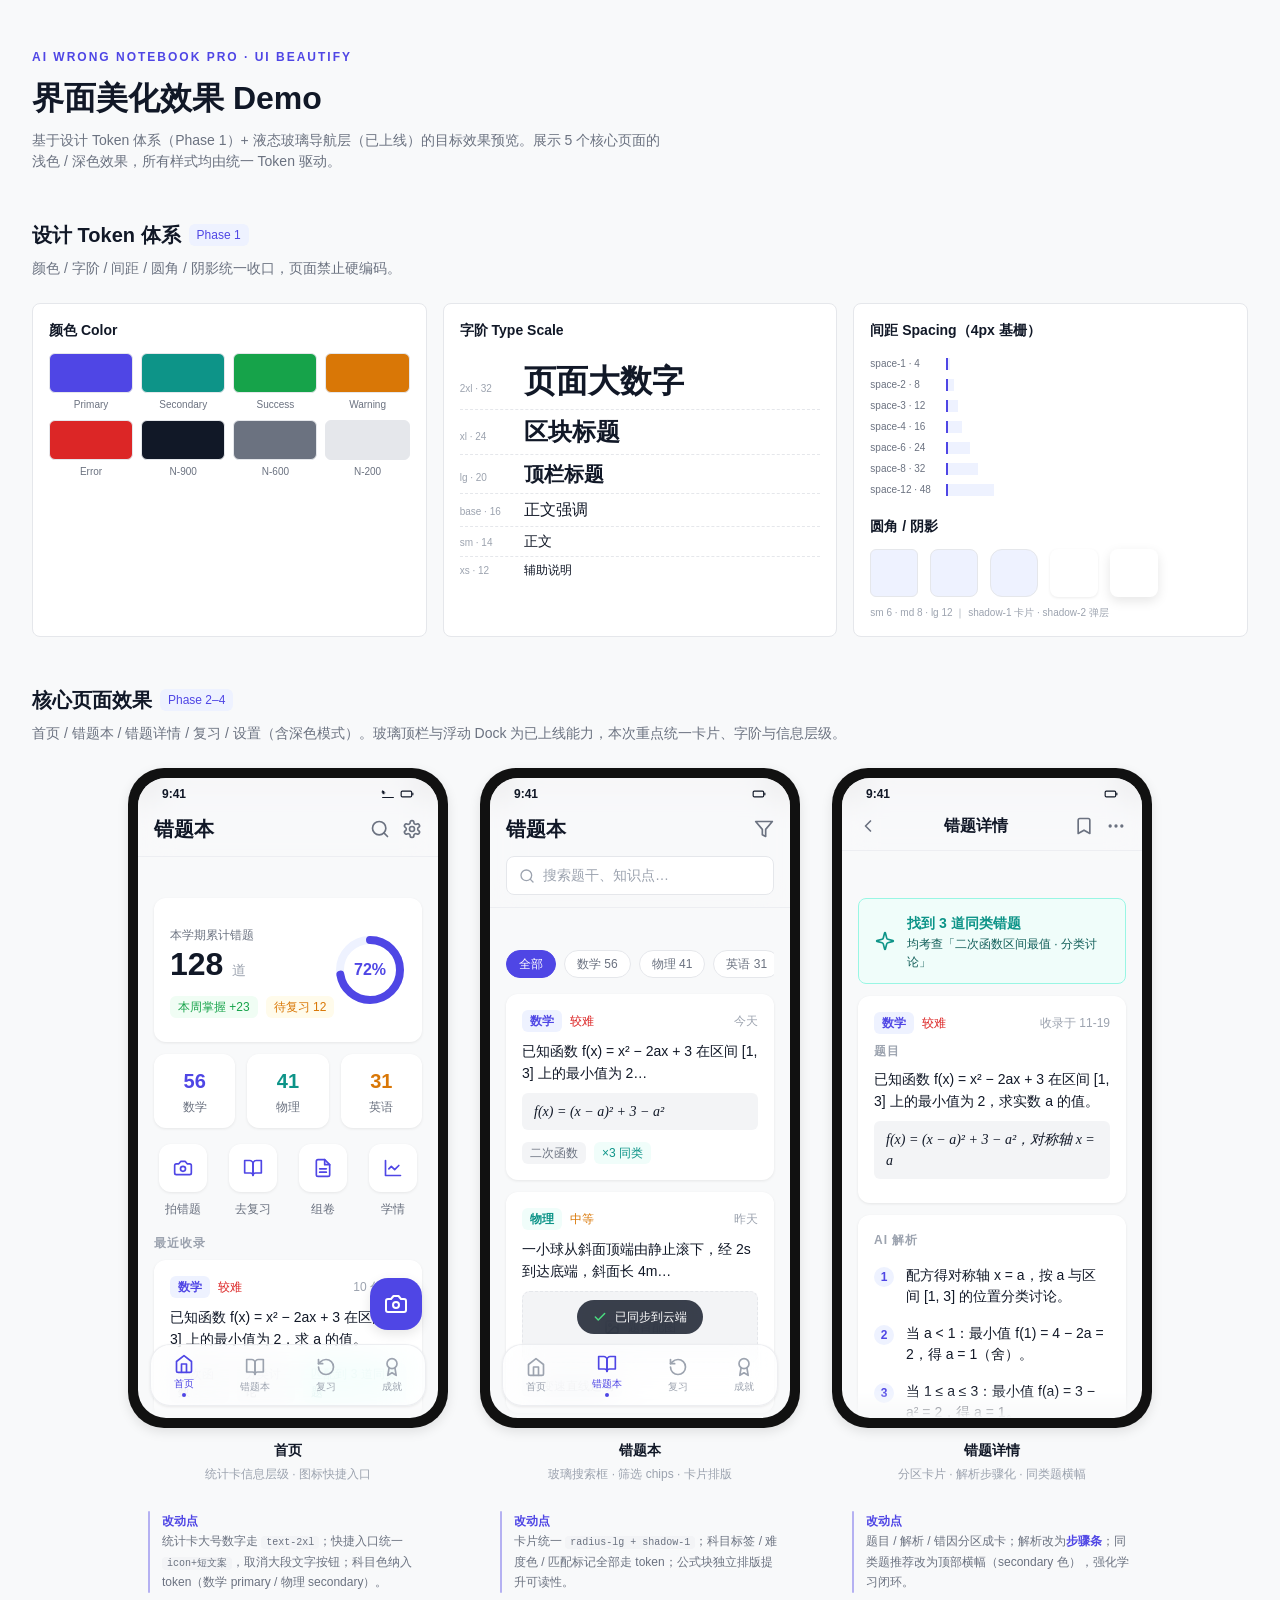
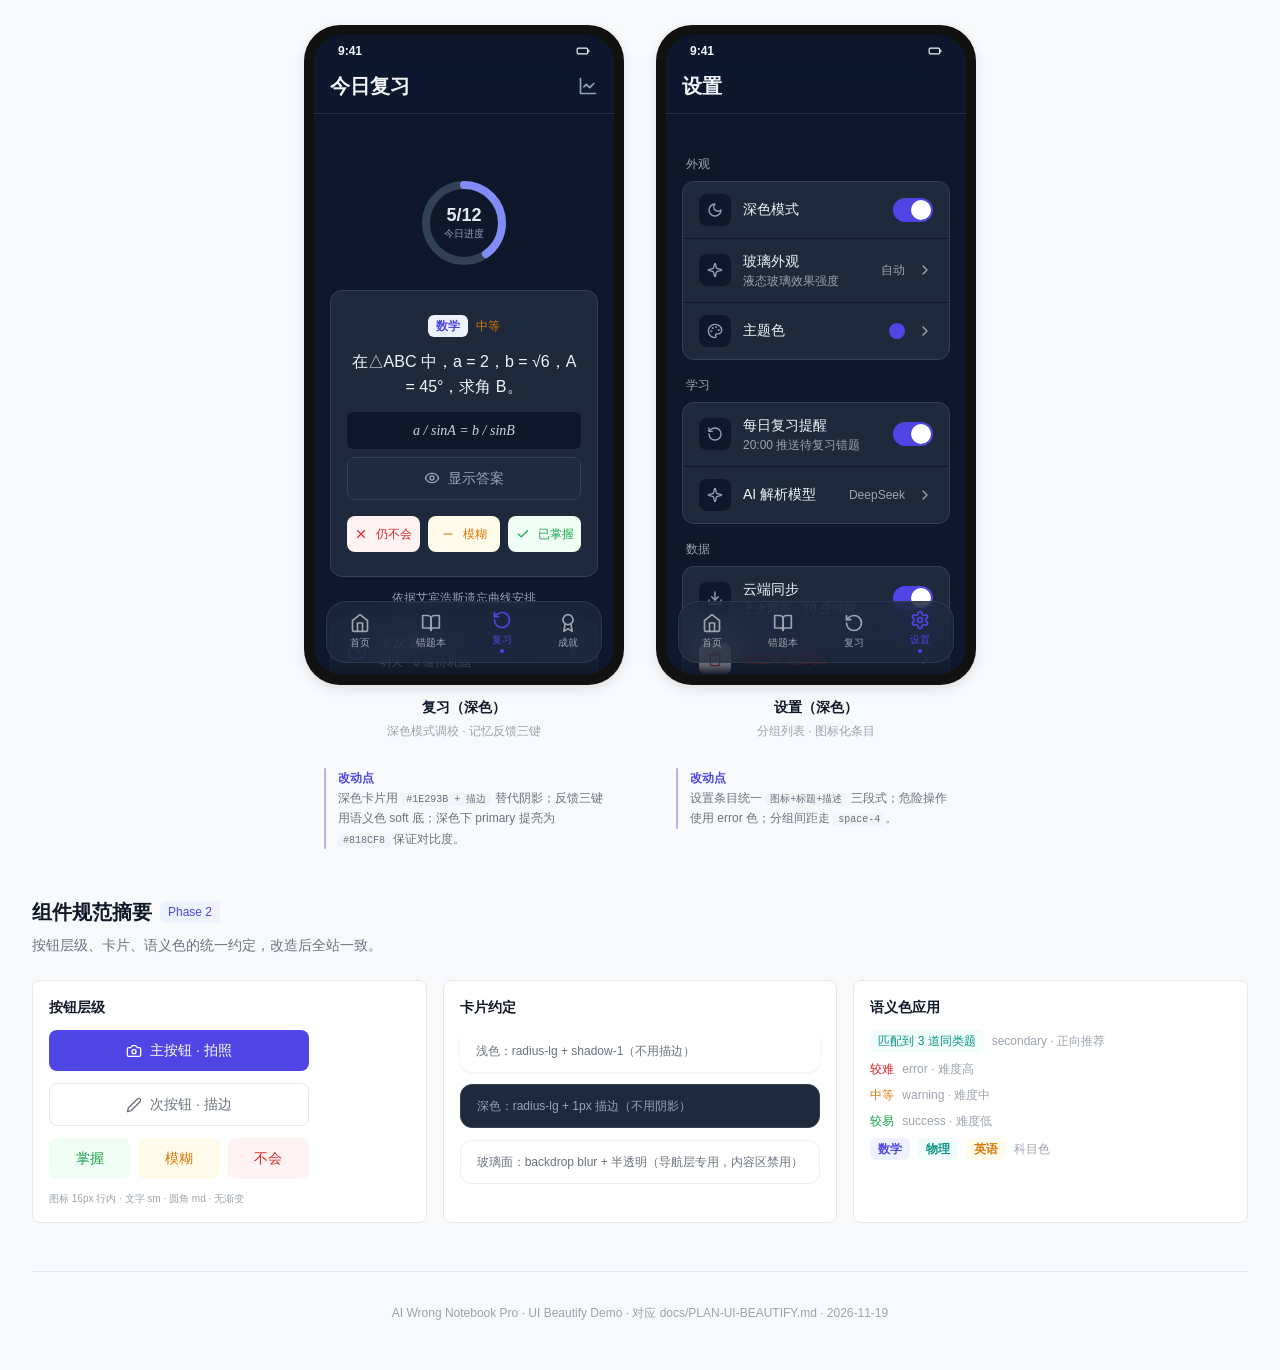
==== commit 56532889: "Revert "chore: backend -> LAN http://192.168.31.237:8000/api (local test)" This reverts commit 79aa4" ====
--- a/design/ui-beautify-demo.html
+++ b/design/ui-beautify-demo.html
@@ -1,746 +1,766 @@
 <!DOCTYPE html>
-<html lang="zh-CN" data-theme="light">
+<html lang="zh-CN">
 <head>
 <meta charset="UTF-8">
 <meta name="viewport" content="width=device-width, initial-scale=1.0">
-<title>AI 错题本 · 界面美化 DEMO</title>
+<title>AI 错题本 · 界面美化 Demo</title>
 <style>
-/* ============================================================
-   设计 Token —— 与 frontend/lib/src/app/design/tokens.dart 一致
-   ============================================================ */
+/* ============ 设计 Token（对应 Phase 1 交付物） ============ */
 :root {
+  /* 颜色 */
+  --color-primary: #4F46E5;
+  --color-primary-dark: #4338CA;
+  --color-primary-soft: #EEF2FF;
+  --color-secondary: #0D9488;
+  --color-secondary-soft: #F0FDFA;
+  --color-neutral-900: #111827;
+  --color-neutral-600: #6B7280;
+  --color-neutral-400: #9CA3AF;
+  --color-neutral-200: #E5E7EB;
+  --color-neutral-100: #F3F4F6;
+  --color-neutral-50: #F8F9FA;
+  --color-success: #16A34A;
+  --color-success-soft: #F0FDF4;
+  --color-warning: #D97706;
+  --color-warning-soft: #FFFBEB;
+  --color-error: #DC2626;
+  --color-error-soft: #FEF2F2;
+  --color-bg: #FFFFFF;
+  --color-bg-page: #F8F9FA;
+
   /* 字阶 */
-  --text-xs: 12px; --text-sm: 14px; --text-base: 16px;
-  --text-lg: 20px; --text-xl: 24px; --text-2xl: 32px;
-  /* 间距（4px 栅格） */
-  --s1: 4px; --s2: 8px; --s3: 12px; --s4: 16px;
-  --s6: 24px; --s8: 32px; --s12: 48px; --s16: 64px;
+  --text-xs: 12px;
+  --text-sm: 14px;
+  --text-base: 16px;
+  --text-lg: 20px;
+  --text-xl: 24px;
+  --text-2xl: 32px;
+
+  /* 间距（4px 基栅） */
+  --space-1: 4px;
+  --space-2: 8px;
+  --space-3: 12px;
+  --space-4: 16px;
+  --space-6: 24px;
+  --space-8: 32px;
+  --space-12: 48px;
+
   /* 圆角 */
-  --radius-sm: 6px; --radius-md: 8px;
-  /* 图标尺寸 */
-  --icon-inline: 16px; --icon-standalone: 20px; --icon-nav: 24px;
-}
-[data-theme="light"] {
-  --primary: #4F46E5; --primary-dark: #4338CA; --primary-soft: #EEF2FF;
-  --secondary: #0D9488; --secondary-soft: #F0FDFA;
-  --success: #16A34A; --success-soft: #F0FDF4;
-  --warning: #D97706; --warning-soft: #FFFBEB;
-  --error: #DC2626; --error-soft: #FEF2F2;
-  --bg: #FFFFFF; --bg-page: #F8F9FA; --bg-subtle: #F9FAFB;
-  --card: #FFFFFF; --card-border: #E5E7EB;
-  --text-1: #111827; --text-2: #6B7280; --text-3: #9CA3AF;
-  --on-primary: #FFFFFF; --formula-bg: #F3F4F6;
+  --radius-sm: 6px;
+  --radius-md: 8px;
+  --radius-lg: 12px;
+
+  /* 阴影（仅 2 级） */
   --shadow-1: 0 1px 3px rgba(0,0,0,0.08);
   --shadow-2: 0 4px 12px rgba(0,0,0,0.1);
-  --nav-glass: rgba(255,255,255,0.82);
-}
-[data-theme="dark"] {
-  --primary: #818CF8; --primary-dark: #6366F1; --primary-soft: #312E81;
-  --secondary: #2DD4BF; --secondary-soft: #134E4A;
-  --success: #4ADE80; --success-soft: #14532D;
-  --warning: #FBBF24; --warning-soft: #451A03;
-  --error: #F87171; --error-soft: #450A0A;
-  --bg: #0F172A; --bg-page: #0F172A; --bg-subtle: #0F172A;
-  --card: #1E293B; --card-border: #334155;
-  --text-1: #E2E8F0; --text-2: #94A3B8; --text-3: #64748B;
-  --on-primary: #FFFFFF; --formula-bg: #0F172A;
-  --shadow-1: none; --shadow-2: none;
-  --nav-glass: rgba(30,41,59,0.82);
-}
-
-/* ============================================================
-   基础
-   ============================================================ */
+}
+
+/* ============ 展示页骨架 ============ */
 * { margin: 0; padding: 0; box-sizing: border-box; }
 body {
-  font-family: "Segoe UI", "PingFang SC", "Microsoft YaHei", sans-serif;
-  font-size: var(--text-base); font-weight: 400; line-height: 1.5;
-  background: var(--bg-page); color: var(--text-1);
-  display: flex; flex-direction: column; align-items: center;
-  min-height: 100vh; padding: var(--s6) var(--s4) var(--s16);
-  transition: background 0.2s, color 0.2s;
-}
-h1, h2, h3 { font-weight: 600; line-height: 1.25; }
-button { font-family: inherit; cursor: pointer; border: none; background: none; color: inherit; }
-.icon { width: var(--icon-standalone); height: var(--icon-standalone);
-  stroke: currentColor; fill: none; stroke-width: 2;
-  stroke-linecap: round; stroke-linejoin: round; flex-shrink: 0; }
-.icon.inline { width: var(--icon-inline); height: var(--icon-inline); }
-.icon.nav { width: var(--icon-nav); height: var(--icon-nav); }
-.icon.hero { width: 48px; height: 48px; stroke-width: 1.5; }
-
-/* ============================================================
-   顶部工具栏
-   ============================================================ */
-.toolbar {
-  width: 100%; max-width: 480px;
-  display: flex; align-items: center; gap: var(--s2);
-  margin-bottom: var(--s6); flex-wrap: wrap;
-}
-.toolbar h1 { font-size: var(--text-lg); margin-right: auto; display: flex; align-items: center; gap: var(--s2); }
-.toolbar h1 .icon { color: var(--primary); }
-.tabs { display: flex; gap: var(--s1); background: var(--card);
-  border: 1px solid var(--card-border); border-radius: var(--radius-md); padding: var(--s1); }
-.tab {
-  padding: var(--s1) var(--s3); border-radius: var(--radius-sm);
-  font-size: var(--text-sm); color: var(--text-2); transition: background 0.15s;
-}
-.tab:hover { color: var(--text-1); }
-.tab.active { background: var(--primary); color: var(--on-primary); }
-.theme-btn {
-  width: 36px; height: 36px; border-radius: var(--radius-sm);
-  border: 1px solid var(--card-border); background: var(--card);
-  display: grid; place-items: center; transition: background 0.15s;
-}
-.theme-btn:hover { background: var(--bg-subtle); }
-[data-theme="light"] .icon-moon { display: block; } [data-theme="light"] .icon-sun { display: none; }
-[data-theme="dark"] .icon-moon { display: none; } [data-theme="dark"] .icon-sun { display: block; }
-
-/* ============================================================
-   手机框架
-   ============================================================ */
+  font-family: "PingFang SC", "Microsoft YaHei", "Noto Sans SC", sans-serif;
+  background: var(--color-bg-page);
+  color: var(--color-neutral-900);
+  line-height: 1.5;
+  -webkit-font-smoothing: antialiased;
+}
+.page { max-width: 1280px; margin: 0 auto; padding: var(--space-12) var(--space-8); }
+
+.hero { margin-bottom: var(--space-12); }
+.hero .eyebrow {
+  font-size: var(--text-xs); font-weight: 600; letter-spacing: 2px;
+  color: var(--color-primary); text-transform: uppercase; margin-bottom: var(--space-3);
+}
+.hero h1 { font-size: var(--text-2xl); font-weight: 600; line-height: 1.25; margin-bottom: var(--space-3); }
+.hero p { font-size: var(--text-sm); color: var(--color-neutral-600); max-width: 640px; }
+
+.section-title {
+  font-size: var(--text-lg); font-weight: 600; margin-bottom: var(--space-2);
+  display: flex; align-items: center; gap: var(--space-2);
+}
+.section-title .badge {
+  font-size: var(--text-xs); font-weight: 500; color: var(--color-primary);
+  background: var(--color-primary-soft); padding: 2px 8px; border-radius: var(--radius-sm);
+}
+.section-desc { font-size: var(--text-sm); color: var(--color-neutral-600); margin-bottom: var(--space-6); }
+section { margin-bottom: var(--space-12); }
+
+/* ============ Token 展示区 ============ */
+.token-grid { display: grid; grid-template-columns: repeat(auto-fit, minmax(280px, 1fr)); gap: var(--space-4); }
+.token-card { background: var(--color-bg); border: 1px solid var(--color-neutral-200); border-radius: var(--radius-md); padding: var(--space-4); }
+.token-card h3 { font-size: var(--text-sm); font-weight: 600; margin-bottom: var(--space-3); }
+.swatches { display: grid; grid-template-columns: repeat(4, 1fr); gap: var(--space-2); }
+.swatch { text-align: center; }
+.swatch .chip { height: 40px; border-radius: var(--radius-sm); border: 1px solid var(--color-neutral-200); margin-bottom: var(--space-1); }
+.swatch .name { font-size: 10px; color: var(--color-neutral-600); }
+.type-row { display: flex; align-items: baseline; gap: var(--space-3); padding: var(--space-1) 0; border-bottom: 1px dashed var(--color-neutral-200); }
+.type-row:last-child { border-bottom: none; }
+.type-row .label { font-size: 10px; color: var(--color-neutral-400); width: 52px; flex-shrink: 0; }
+.space-row { display: flex; align-items: center; gap: var(--space-3); padding: 3px 0; }
+.space-row .bar { background: var(--color-primary-soft); border-left: 2px solid var(--color-primary); height: 12px; }
+.space-row .label { font-size: 10px; color: var(--color-neutral-600); width: 64px; flex-shrink: 0; }
+
+/* ============ 手机样机区 ============ */
+.phones { display: flex; gap: var(--space-8); flex-wrap: wrap; justify-content: center; align-items: flex-start; }
+.phone-col { display: flex; flex-direction: column; align-items: center; gap: var(--space-3); }
+.phone-label { font-size: var(--text-sm); font-weight: 600; }
+.phone-sub { font-size: var(--text-xs); color: var(--color-neutral-400); margin-top: -8px; }
+
 .phone {
-  width: 390px; max-width: 100%; background: var(--bg-page);
-  border: 1px solid var(--card-border); border-radius: 24px;
-  overflow: hidden; position: relative;
-  box-shadow: var(--shadow-2); display: flex; flex-direction: column;
-  height: 780px;
-}
+  width: 320px; height: 660px; border-radius: 36px; background: #111;
+  padding: 10px; box-shadow: var(--shadow-2); position: relative; flex-shrink: 0;
+}
+.screen {
+  width: 100%; height: 100%; border-radius: 28px; overflow: hidden;
+  background: var(--color-bg-page); position: relative; display: flex; flex-direction: column;
+}
+.screen.dark { background: #0F172A; color: #F1F5F9; }
+
+/* 状态栏 */
 .statusbar {
-  height: 36px; display: flex; align-items: center; justify-content: space-between;
-  padding: 0 var(--s6); font-size: var(--text-xs); color: var(--text-2);
-  background: var(--bg); flex-shrink: 0;
-}
-.screen { flex: 1; overflow-y: auto; padding: var(--s4); display: none; }
-.screen.active { display: block; animation: fadeSlide 0.2s ease; }
-@keyframes fadeSlide { from { opacity: 0; transform: translateY(8px); } to { opacity: 1; transform: none; } }
-@media (prefers-reduced-motion: reduce) { .screen.active { animation: none; } }
-
-/* 底部导航（示意浮动玻璃栏） */
-.navbar {
-  flex-shrink: 0; display: flex; justify-content: space-around; align-items: center;
-  padding: var(--s2) var(--s4) var(--s3);
-  background: var(--nav-glass); backdrop-filter: blur(16px);
-  border-top: 1px solid var(--card-border);
-}
-.nav-item { display: flex; flex-direction: column; align-items: center; gap: var(--s1);
-  font-size: var(--text-xs); color: var(--text-2); padding: var(--s1) var(--s6);
-  border-radius: var(--radius-sm); transition: color 0.15s; }
-.nav-item.active { color: var(--primary); font-weight: 600; }
-.nav-item:active { transform: scale(0.96); }
-
-/* ============================================================
-   通用组件
-   ============================================================ */
-.card {
-  background: var(--card); border: 1px solid var(--card-border);
-  border-radius: var(--radius-md); padding: var(--s4);
-  animation: cardIn 0.25s ease backwards; transition: transform 0.12s;
-}
-.card:active { transform: scale(0.98); }
-@keyframes cardIn { from { opacity: 0; transform: translateY(12px); } to { opacity: 1; transform: none; } }
-@media (prefers-reduced-motion: reduce) { .card { animation: none; } }
-.card.d1 { animation-delay: 0.04s; } .card.d2 { animation-delay: 0.08s; }
-.card.d3 { animation-delay: 0.12s; } .card.d4 { animation-delay: 0.16s; }
-
-.btn-primary {
-  display: inline-flex; align-items: center; justify-content: center; gap: var(--s2);
-  background: var(--primary); color: var(--on-primary);
-  border-radius: var(--radius-sm); padding: var(--s3) var(--s6);
-  font-size: var(--text-base); font-weight: 600; transition: background 0.15s, transform 0.12s;
-}
-.btn-primary:hover { background: var(--primary-dark); }
-.btn-primary:active { transform: scale(0.98); }
-.btn-secondary {
-  display: inline-flex; align-items: center; justify-content: center; gap: var(--s2);
-  border: 1px solid var(--card-border); color: var(--text-1);
-  border-radius: var(--radius-sm); padding: var(--s3) var(--s6);
-  font-size: var(--text-base); transition: background 0.15s, transform 0.12s;
-}
-.btn-secondary:hover { background: var(--bg-subtle); }
-.btn-secondary:active { transform: scale(0.98); }
-
+  height: 32px; display: flex; align-items: center; justify-content: space-between;
+  padding: 0 var(--space-6); font-size: var(--text-xs); font-weight: 600; flex-shrink: 0;
+  position: relative; z-index: 20;
+}
+.statusbar .icons { display: flex; gap: 5px; align-items: center; }
+.statusbar svg { width: 14px; height: 14px; }
+
+/* 玻璃顶栏 */
+.glass-topbar {
+  position: absolute; top: 0; left: 0; right: 0; z-index: 10;
+  padding: 36px var(--space-4) var(--space-3);
+  background: rgba(248,249,250,0.72);
+  -webkit-backdrop-filter: blur(16px) saturate(1.6); backdrop-filter: blur(16px) saturate(1.6);
+  border-bottom: 1px solid rgba(229,231,235,0.6);
+}
+.dark .glass-topbar { background: rgba(15,23,42,0.72); border-bottom-color: rgba(51,65,85,0.6); }
+.topbar-title { font-size: var(--text-lg); font-weight: 600; }
+.topbar-row { display: flex; align-items: center; justify-content: space-between; }
+.topbar-actions { display: flex; gap: var(--space-3); color: var(--color-neutral-600); }
+.dark .topbar-actions { color: #94A3B8; }
+.topbar-actions svg { width: 20px; height: 20px; }
+
+/* 内容滚动区 */
+.scroll-body {
+  flex: 1; overflow-y: auto; padding: 88px var(--space-4) 96px; scrollbar-width: none;
+  -webkit-mask-image: linear-gradient(to bottom, #000 calc(100% - 28px), transparent 100%);
+  mask-image: linear-gradient(to bottom, #000 calc(100% - 28px), transparent 100%);
+}
+.scroll-body::-webkit-scrollbar { display: none; }
+
+/* 玻璃 Dock */
+.glass-dock {
+  position: absolute; left: var(--space-3); right: var(--space-3); bottom: var(--space-3); z-index: 10;
+  height: 62px; border-radius: 20px;
+  background: rgba(255,255,255,0.72);
+  -webkit-backdrop-filter: blur(20px) saturate(1.8); backdrop-filter: blur(20px) saturate(1.8);
+  border: 1px solid rgba(229,231,235,0.7);
+  box-shadow: var(--shadow-1);
+  display: flex; align-items: center; justify-content: space-around;
+}
+.dark .glass-dock { background: rgba(30,41,59,0.72); border-color: rgba(51,65,85,0.7); }
+.dock-item { display: flex; flex-direction: column; align-items: center; gap: 2px; color: var(--color-neutral-400); font-size: 10px; }
+.dock-item.active { color: var(--color-primary); }
+.dock-item svg { width: 20px; height: 20px; }
+.dock-item.active .dot { width: 4px; height: 4px; border-radius: 50%; background: var(--color-primary); }
+
+/* ============ 组件 ============ */
+.card { background: var(--color-bg); border-radius: var(--radius-lg); box-shadow: var(--shadow-1); padding: var(--space-4); }
+.dark .card { background: #1E293B; box-shadow: none; border: 1px solid #334155; }
+
+/* 首页统计卡 */
+.stat-hero { padding: var(--space-6) var(--space-4); margin-bottom: var(--space-3); position: relative; overflow: hidden; }
+.stat-hero .num { font-size: var(--text-2xl); font-weight: 600; line-height: 1.25; }
+.stat-hero .label { font-size: var(--text-xs); color: var(--color-neutral-600); margin-top: var(--space-1); }
+.dark .stat-hero .label { color: #94A3B8; }
+.stat-ring { position: absolute; right: var(--space-4); top: 50%; transform: translateY(-50%); }
+.stat-grid { display: grid; grid-template-columns: 1fr 1fr 1fr; gap: var(--space-3); margin-bottom: var(--space-4); }
+.stat-mini { text-align: center; padding: var(--space-3) var(--space-2); }
+.stat-mini .num { font-size: var(--text-lg); font-weight: 600; }
+.stat-mini .label { font-size: var(--text-xs); color: var(--color-neutral-600); margin-top: 2px; }
+.dark .stat-mini .label { color: #94A3B8; }
+
+/* 快捷操作 */
+.quick-actions { display: grid; grid-template-columns: repeat(4, 1fr); gap: var(--space-3); margin-bottom: var(--space-4); }
+.quick-item { display: flex; flex-direction: column; align-items: center; gap: var(--space-2); font-size: var(--text-xs); color: var(--color-neutral-600); }
+.dark .quick-item { color: #94A3B8; }
+.quick-icon {
+  width: 48px; height: 48px; border-radius: var(--radius-lg); display: flex; align-items: center; justify-content: center;
+  background: var(--color-bg); box-shadow: var(--shadow-1); color: var(--color-primary);
+}
+.dark .quick-icon { background: #1E293B; box-shadow: none; border: 1px solid #334155; }
+.quick-icon svg { width: 20px; height: 20px; }
+
+/* 错题卡片 */
+.q-card { margin-bottom: var(--space-3); }
+.q-head { display: flex; align-items: center; gap: var(--space-2); margin-bottom: var(--space-2); }
+.q-subject {
+  font-size: var(--text-xs); font-weight: 600; padding: 2px 8px; border-radius: var(--radius-sm);
+  background: var(--color-primary-soft); color: var(--color-primary);
+}
+.q-subject.teal { background: var(--color-secondary-soft); color: var(--color-secondary); }
+.q-diff { font-size: var(--text-xs); font-weight: 500; }
+.q-diff.easy { color: var(--color-success); }
+.q-diff.mid { color: var(--color-warning); }
+.q-diff.hard { color: var(--color-error); }
+.q-time { margin-left: auto; font-size: var(--text-xs); color: var(--color-neutral-400); }
+.q-body { font-size: var(--text-sm); line-height: 1.6; color: var(--color-neutral-900); }
+.dark .q-body { color: #E2E8F0; }
+.q-formula {
+  font-family: "Times New Roman", serif; font-style: italic; background: var(--color-neutral-100);
+  border-radius: var(--radius-sm); padding: var(--space-2) var(--space-3); margin: var(--space-2) 0;
+  font-size: var(--text-sm); color: var(--color-neutral-900);
+}
+.dark .q-formula { background: #0F172A; color: #CBD5E1; }
+.q-img {
+  height: 72px; border-radius: var(--radius-md); background: var(--color-neutral-100);
+  border: 1px dashed var(--color-neutral-200); display: flex; align-items: center; justify-content: center;
+  color: var(--color-neutral-400); font-size: var(--text-xs); margin-top: var(--space-2); gap: var(--space-2);
+}
+.dark .q-img { background: #0F172A; border-color: #334155; }
+.q-foot { display: flex; align-items: center; gap: var(--space-2); margin-top: var(--space-3); }
+.q-tag { font-size: var(--text-xs); color: var(--color-neutral-600); background: var(--color-neutral-100); padding: 2px 8px; border-radius: var(--radius-sm); }
+.dark .q-tag { background: #0F172A; color: #94A3B8; }
+.q-tag.match { color: var(--color-secondary); background: var(--color-secondary-soft); font-weight: 500; }
+
+/* 搜索框 + 筛选 chips */
+.search-bar {
+  display: flex; align-items: center; gap: var(--space-2); padding: var(--space-2) var(--space-3);
+  background: var(--color-bg); border: 1px solid var(--color-neutral-200); border-radius: var(--radius-md);
+  color: var(--color-neutral-400); font-size: var(--text-sm); margin-bottom: var(--space-3);
+}
+.dark .search-bar { background: #1E293B; border-color: #334155; }
+.search-bar svg { width: 16px; height: 16px; }
+.chip-row { display: flex; gap: var(--space-2); margin-bottom: var(--space-4); overflow: hidden; }
 .chip {
-  display: inline-flex; align-items: center; gap: var(--s1);
-  padding: var(--s1) var(--s3); border-radius: var(--radius-sm);
-  font-size: var(--text-sm); color: var(--text-2);
-  background: var(--card); border: 1px solid var(--card-border);
-  transition: all 0.15s; white-space: nowrap;
-}
-.chip:hover { color: var(--text-1); }
-.chip.active { background: var(--primary-soft); color: var(--primary); border-color: transparent; }
-.chip.active.math { background: var(--primary-soft); color: var(--primary); }
-.chip.active.physics { background: var(--secondary-soft); color: var(--secondary); }
-.chip.active.english { background: var(--warning-soft); color: var(--warning); }
-
-.section-title {
-  font-size: var(--text-sm); font-weight: 600; color: var(--text-1);
-  margin: var(--s6) 0 var(--s3); display: flex; align-items: center; gap: var(--s2);
-}
-.section-title:first-child { margin-top: 0; }
-.section-title .icon { color: var(--primary); }
-.section-title .more { margin-left: auto; color: var(--text-3); font-weight: 400; display: flex; align-items: center; }
-
-/* ============================================================
-   首页
-   ============================================================ */
-.greet { display: flex; align-items: center; justify-content: space-between; margin-bottom: var(--s4); }
-.greet h2 { font-size: var(--text-xl); }
-.greet p { font-size: var(--text-sm); color: var(--text-2); margin-top: var(--s1); }
-.avatar { width: 40px; height: 40px; border-radius: var(--radius-md);
-  background: var(--primary-soft); color: var(--primary);
-  display: grid; place-items: center; font-weight: 600; font-size: var(--text-base); }
-.capture-btn { width: 100%; padding: var(--s4); margin-bottom: var(--s4); font-size: var(--text-lg); }
-.stat-grid { display: grid; grid-template-columns: 1fr 1fr; gap: var(--s3); }
-.stat-card { display: flex; flex-direction: column; gap: var(--s2); padding: var(--s4); }
-.stat-card .stat-top { display: flex; align-items: center; justify-content: space-between; }
-.stat-icon { width: 32px; height: 32px; border-radius: var(--radius-sm);
-  display: grid; place-items: center; }
-.stat-icon .icon { width: var(--icon-inline); height: var(--icon-inline); }
-.stat-icon.c-primary { background: var(--primary-soft); color: var(--primary); }
-.stat-icon.c-success { background: var(--success-soft); color: var(--success); }
-.stat-icon.c-warning { background: var(--warning-soft); color: var(--warning); }
-.stat-icon.c-secondary { background: var(--secondary-soft); color: var(--secondary); }
-.stat-num { font-size: var(--text-xl); font-weight: 600; line-height: 1.25; }
-.stat-label { font-size: var(--text-xs); color: var(--text-2); }
-.quota-head { display: flex; align-items: center; gap: var(--s2); margin-bottom: var(--s3); }
-.quota-head .icon { color: var(--secondary); }
-.quota-head h3 { font-size: var(--text-base); }
-.quota-head span { margin-left: auto; font-size: var(--text-sm); color: var(--text-2); }
-.quota-head b { color: var(--text-1); }
-.progress { height: 8px; background: var(--formula-bg); border-radius: 999px; overflow: hidden; }
-.progress-bar { height: 100%; width: 62%; background: var(--secondary); border-radius: 999px; }
-.mini-item { display: flex; align-items: center; gap: var(--s3); padding: var(--s3) 0;
-  border-bottom: 1px solid var(--card-border); }
-.mini-item:last-child { border-bottom: none; }
-.mini-item:active { transform: scale(0.98); }
-.mini-badge { width: 6px; align-self: stretch; border-radius: 999px; flex-shrink: 0; }
-.mini-body { flex: 1; min-width: 0; }
-.mini-body p { font-size: var(--text-sm); white-space: nowrap; overflow: hidden; text-overflow: ellipsis; }
-.mini-meta { display: flex; gap: var(--s2); margin-top: var(--s1); font-size: var(--text-xs); color: var(--text-3); }
-.mini-meta .tag { padding: 0 var(--s1); border-radius: var(--radius-sm); line-height: 18px; }
-.chev { color: var(--text-3); }
-
-/* ============================================================
-   错题本
-   ============================================================ */
-.searchbar {
-  display: flex; align-items: center; gap: var(--s2);
-  background: var(--card); border: 1px solid var(--card-border);
-  border-radius: var(--radius-md); padding: var(--s2) var(--s3);
-  margin-bottom: var(--s3); color: var(--text-3); transition: border-color 0.15s;
-}
-.searchbar:focus-within { border-color: var(--primary); }
-.searchbar input { border: none; outline: none; background: none; flex: 1;
-  font-size: var(--text-sm); color: var(--text-1); font-family: inherit; }
-.searchbar input::placeholder { color: var(--text-3); }
-.filter-row { display: flex; gap: var(--s2); overflow-x: auto; padding-bottom: var(--s2); }
-.filter-row::-webkit-scrollbar { display: none; }
-.q-card { padding: 0; overflow: hidden; margin-bottom: var(--s3); }
-.q-main { display: flex; gap: var(--s3); padding: var(--s4); }
-.q-stripe { width: 6px; border-radius: 999px; align-self: stretch; flex-shrink: 0; }
-.q-body { flex: 1; min-width: 0; }
-.q-text { font-size: var(--text-sm); line-height: 1.5; color: var(--text-1);
-  display: -webkit-box; -webkit-line-clamp: 2; -webkit-box-orient: vertical; overflow: hidden; }
-.q-text .fx { font-family: "Cambria Math", "STIX Two Math", serif; font-style: italic; }
-.q-tags { display: flex; flex-wrap: wrap; gap: var(--s1); margin-top: var(--s2); }
-.q-tag { font-size: var(--text-xs); padding: var(--s1) var(--s2); border-radius: var(--radius-sm); }
-.q-foot { display: flex; align-items: center; gap: var(--s2); margin-top: var(--s3);
-  font-size: var(--text-xs); color: var(--text-3); }
-.q-foot .dot { width: 4px; height: 4px; border-radius: 999px; background: var(--text-3); }
-.q-foot .right { margin-left: auto; display: flex; gap: var(--s1); }
-.diff { display: inline-flex; align-items: center; gap: var(--s1);
-  padding: var(--s1) var(--s2); border-radius: var(--radius-sm); font-size: var(--text-xs); font-weight: 600; }
-.diff.easy { background: var(--success-soft); color: var(--success); }
-.diff.mid { background: var(--warning-soft); color: var(--warning); }
-.diff.hard { background: var(--error-soft); color: var(--error); }
-.act-icon { width: 28px; height: 28px; border-radius: var(--radius-sm);
-  display: grid; place-items: center; color: var(--text-3); transition: all 0.15s; }
-.act-icon:hover { background: var(--bg-subtle); color: var(--text-1); }
-.act-icon.danger:hover { background: var(--error-soft); color: var(--error); }
-
-/* ============================================================
-   复习页
-   ============================================================ */
-.review-head { display: flex; align-items: baseline; justify-content: space-between; margin-bottom: var(--s2); }
-.review-head h2 { font-size: var(--text-lg); }
-.review-head span { font-size: var(--text-sm); color: var(--text-2); }
-.review-head b { color: var(--primary); }
-.review-prog { margin-bottom: var(--s4); }
-.review-prog .progress-bar { background: var(--primary); }
-.q-full { font-size: var(--text-base); line-height: 1.6; }
-.q-full .fx { font-family: "Cambria Math", "STIX Two Math", serif; font-style: italic; }
-.formula-block { background: var(--formula-bg); border-radius: var(--radius-sm);
-  padding: var(--s3); margin-top: var(--s2); font-family: "Cambria Math", "STIX Two Math", serif;
-  font-style: italic; font-size: var(--text-base); text-align: center; }
-.answer-block { border-radius: var(--radius-sm); padding: var(--s3); margin-top: var(--s2); }
-.answer-block .ans-label { display: flex; align-items: center; gap: var(--s1);
-  font-size: var(--text-xs); font-weight: 600; margin-bottom: var(--s1); }
-.answer-block.mine { background: var(--error-soft); }
-.answer-block.mine .ans-label { color: var(--error); }
-.answer-block.right { background: var(--success-soft); }
-.answer-block.right .ans-label { color: var(--success); }
-.answer-block p { font-size: var(--text-sm); }
-.review-actions { display: flex; gap: var(--s2); margin-top: var(--s4); }
-.review-actions .btn-secondary { flex: 1; padding: var(--s3) var(--s1); font-size: var(--text-sm); }
-.review-actions .forgot { color: var(--error); }
-.review-actions .fuzzy { color: var(--warning); }
-.review-actions .got { background: var(--success); color: #fff; border-color: transparent; }
-.review-actions .got:hover { background: var(--success); filter: brightness(0.9); }
-.btn-secondary.forgot:hover { background: var(--error-soft); }
-.btn-secondary.fuzzy:hover { background: var(--warning-soft); }
-
-/* ============================================================
-   状态页
-   ============================================================ */
-.state-row { display: grid; grid-template-columns: 1fr 1fr; gap: var(--s3); }
-.state-demo { display: flex; flex-direction: column; align-items: center; text-align: center;
-  padding: var(--s8) var(--s4); gap: var(--s3); min-height: 240px; justify-content: center; }
-.state-icon { width: 72px; height: 72px; border-radius: 999px;
-  display: grid; place-items: center; }
-.state-icon.m-primary { background: var(--primary-soft); color: var(--primary); }
-.state-icon.m-warning { background: var(--warning-soft); color: var(--warning); }
-.state-icon.m-error { background: var(--error-soft); color: var(--error); }
-.state-demo h3 { font-size: var(--text-base); }
-.state-demo p { font-size: var(--text-sm); color: var(--text-2); max-width: 220px; }
-.state-demo .btn-secondary { margin-top: var(--s2); font-size: var(--text-sm); padding: var(--s2) var(--s4); }
-.spinner { width: 32px; height: 32px; border-radius: 999px;
-  border: 3px solid var(--formula-bg); border-top-color: var(--primary);
-  animation: spin 0.8s linear infinite; }
-@keyframes spin { to { transform: rotate(360deg); } }
-@media (prefers-reduced-motion: reduce) { .spinner { animation-duration: 2s; } }
-
-/* ============================================================
-   规范页
-   ============================================================ */
-.swatches { display: grid; grid-template-columns: repeat(4, 1fr); gap: var(--s2); }
-.swatch { border-radius: var(--radius-sm); overflow: hidden; border: 1px solid var(--card-border); }
-.swatch .sw-color { height: 40px; }
-.swatch .sw-name { font-size: var(--text-xs); padding: var(--s1) var(--s2); color: var(--text-2); }
-.swatch .sw-name b { display: block; color: var(--text-1); }
-.type-row { display: flex; align-items: baseline; gap: var(--s4); padding: var(--s2) 0;
-  border-bottom: 1px solid var(--card-border); }
-.type-row:last-child { border-bottom: none; }
-.type-label { width: 72px; font-size: var(--text-xs); color: var(--text-3); flex-shrink: 0; }
-.space-row { display: flex; align-items: center; gap: var(--s3); padding: var(--s1) 0; }
-.space-bar { height: 16px; background: var(--primary-soft); border-radius: 2px; }
-.space-label { font-size: var(--text-xs); color: var(--text-2); width: 88px; }
-.comp-row { display: flex; flex-wrap: wrap; gap: var(--s3); align-items: center; }
-.icon-demo { display: flex; gap: var(--s4); flex-wrap: wrap; }
-.icon-demo .cell { display: flex; flex-direction: column; align-items: center; gap: var(--s1);
-  font-size: var(--text-xs); color: var(--text-2); }
-
-/* Demo 说明条 */
-.note {
-  width: 100%; max-width: 480px; margin-top: var(--s6);
-  background: var(--card); border: 1px solid var(--card-border);
-  border-radius: var(--radius-md); padding: var(--s4);
-  font-size: var(--text-sm); color: var(--text-2); line-height: 1.6;
-}
-.note b { color: var(--text-1); }
-.note ul { padding-left: var(--s4); margin-top: var(--s2); }
+  font-size: var(--text-xs); padding: 4px 12px; border-radius: 999px; white-space: nowrap;
+  background: var(--color-bg); border: 1px solid var(--color-neutral-200); color: var(--color-neutral-600);
+}
+.dark .chip { background: #1E293B; border-color: #334155; color: #94A3B8; }
+.chip.active { background: var(--color-primary); border-color: var(--color-primary); color: #fff; font-weight: 500; }
+
+/* 详情页 */
+.detail-section { margin-bottom: var(--space-3); }
+.detail-label { font-size: var(--text-xs); font-weight: 600; color: var(--color-neutral-400); letter-spacing: 1px; margin-bottom: var(--space-2); }
+.analysis-step { display: flex; gap: var(--space-3); padding: var(--space-2) 0; }
+.step-num {
+  width: 20px; height: 20px; border-radius: 50%; background: var(--color-primary-soft); color: var(--color-primary);
+  font-size: var(--text-xs); font-weight: 600; display: flex; align-items: center; justify-content: center; flex-shrink: 0; margin-top: 2px;
+}
+.analysis-step p { font-size: var(--text-sm); }
+.similar-banner {
+  display: flex; align-items: center; gap: var(--space-3); padding: var(--space-3) var(--space-4);
+  background: var(--color-secondary-soft); border: 1px solid #99F6E4; border-radius: var(--radius-md); margin-bottom: var(--space-3);
+}
+.similar-banner .icon { color: var(--color-secondary); flex-shrink: 0; }
+.similar-banner .icon svg { width: 20px; height: 20px; display: block; }
+.similar-banner p { font-size: var(--text-xs); color: #115E59; }
+.similar-banner b { font-size: var(--text-sm); color: var(--color-secondary); }
+
+/* 复习页 */
+.review-progress { text-align: center; padding: var(--space-6) 0 var(--space-4); }
+.review-card { padding: var(--space-6) var(--space-4); text-align: center; }
+.review-card .q-text { font-size: var(--text-base); font-weight: 500; line-height: 1.6; margin: var(--space-3) 0; }
+.review-actions { display: grid; grid-template-columns: 1fr 1fr 1fr; gap: var(--space-2); margin-top: var(--space-4); }
+.review-actions .btn { font-size: var(--text-xs); padding: 9px 0; white-space: nowrap; }
+.review-actions .btn svg { width: 14px; height: 14px; }
+.btn {
+  border: none; border-radius: var(--radius-md); padding: 10px 0; font-size: var(--text-sm); font-weight: 500;
+  display: flex; align-items: center; justify-content: center; gap: var(--space-2); cursor: default;
+}
+.btn svg { width: 16px; height: 16px; }
+.btn-error { background: var(--color-error-soft); color: var(--color-error); }
+.btn-mid { background: var(--color-warning-soft); color: var(--color-warning); }
+.btn-ok { background: var(--color-success-soft); color: var(--color-success); }
+.btn-primary { background: var(--color-primary); color: #fff; }
+.btn-outline { background: transparent; border: 1px solid var(--color-neutral-200); color: var(--color-neutral-600); }
+.dark .btn-outline { border-color: #334155; color: #94A3B8; }
+
+/* 设置页 */
+.setting-group { margin-bottom: var(--space-4); }
+.setting-group .group-title { font-size: var(--text-xs); color: var(--color-neutral-400); padding: 0 var(--space-1); margin-bottom: var(--space-2); }
+.setting-list { padding: 0; overflow: hidden; }
+.setting-item {
+  display: flex; align-items: center; gap: var(--space-3); padding: var(--space-3) var(--space-4);
+  border-bottom: 1px solid var(--color-neutral-100);
+}
+.dark .setting-item { border-bottom-color: #0F172A; }
+.setting-item:last-child { border-bottom: none; }
+.setting-item .s-icon {
+  width: 32px; height: 32px; border-radius: var(--radius-md); display: flex; align-items: center; justify-content: center;
+  background: var(--color-neutral-100); color: var(--color-neutral-600); flex-shrink: 0;
+}
+.dark .setting-item .s-icon { background: #0F172A; color: #94A3B8; }
+.setting-item .s-icon svg { width: 16px; height: 16px; }
+.setting-item .s-main { flex: 1; }
+.setting-item .s-title { font-size: var(--text-sm); font-weight: 500; }
+.setting-item .s-desc { font-size: var(--text-xs); color: var(--color-neutral-400); }
+.setting-item .s-value { font-size: var(--text-xs); color: var(--color-neutral-400); }
+.setting-item .chev { color: var(--color-neutral-400); }
+.setting-item .chev svg { width: 16px; height: 16px; display: block; }
+
+/* 开关 */
+.switch { width: 40px; height: 24px; border-radius: 999px; background: var(--color-primary); position: relative; flex-shrink: 0; }
+.switch::after { content: ""; position: absolute; top: 2px; right: 2px; width: 20px; height: 20px; border-radius: 50%; background: #fff; box-shadow: var(--shadow-1); }
+.switch.off { background: var(--color-neutral-200); }
+.switch.off::after { right: auto; left: 2px; }
+
+/* 拍照浮动按钮 */
+.fab {
+  position: absolute; right: var(--space-4); bottom: 88px; z-index: 11;
+  width: 52px; height: 52px; border-radius: 18px; background: var(--color-primary); color: #fff;
+  display: flex; align-items: center; justify-content: center; box-shadow: var(--shadow-2);
+}
+.fab svg { width: 24px; height: 24px; }
+
+/* 空状态 */
+.empty-state { text-align: center; padding: var(--space-8) var(--space-4); color: var(--color-neutral-400); }
+.empty-state svg { width: 48px; height: 48px; margin-bottom: var(--space-3); opacity: 0.5; }
+.empty-state .title { font-size: var(--text-base); font-weight: 500; color: var(--color-neutral-600); margin-bottom: var(--space-1); }
+.empty-state .desc { font-size: var(--text-sm); }
+
+/* 玻璃 Toast */
+.glass-toast {
+  position: absolute; bottom: 84px; left: 50%; transform: translateX(-50%); z-index: 30;
+  display: flex; align-items: center; gap: var(--space-2); padding: var(--space-2) var(--space-4);
+  background: rgba(17,24,39,0.82); -webkit-backdrop-filter: blur(12px); backdrop-filter: blur(12px);
+  border-radius: 999px; color: #fff; font-size: var(--text-xs);
+}
+.glass-toast svg { width: 14px; height: 14px; color: #4ADE80; }
+
+/* 标注箭头 */
+.annot { display: flex; align-items: flex-start; gap: var(--space-3); margin-top: var(--space-4); max-width: 280px; }
+.annot .line { width: 2px; align-self: stretch; background: var(--color-primary); border-radius: 2px; flex-shrink: 0; opacity: 0.4; }
+.annot .txt { font-size: var(--text-xs); color: var(--color-neutral-600); line-height: 1.7; }
+.annot .txt b { color: var(--color-primary); font-weight: 600; }
+.annot .txt code { background: var(--color-neutral-100); padding: 1px 5px; border-radius: 4px; font-size: 10px; font-family: Consolas, monospace; }
+
+.footer { text-align: center; font-size: var(--text-xs); color: var(--color-neutral-400); padding-top: var(--space-8); border-top: 1px solid var(--color-neutral-200); }
+
+@media (max-width: 720px) {
+  .page { padding: var(--space-6) var(--space-4); }
+  .phone { width: 300px; height: 620px; }
+}
 </style>
 </head>
 <body>
-
-<!-- 顶部工具栏 -->
-<div class="toolbar">
-  <h1><svg class="icon" viewBox="0 0 24 24"><path d="M14.5 4h-5L7 7H4a2 2 0 0 0-2 2v9a2 2 0 0 0 2 2h16a2 2 0 0 0 2-2V9a2 2 0 0 0-2-2h-3l-2.5-3z"/><circle cx="12" cy="13" r="3"/></svg>界面美化 DEMO</h1>
-  <div class="tabs" id="tabs">
-    <button class="tab active" data-page="home">首页</button>
-    <button class="tab" data-page="notebook">错题本</button>
-    <button class="tab" data-page="review">复习</button>
-    <button class="tab" data-page="states">状态页</button>
-    <button class="tab" data-page="spec">规范</button>
-  </div>
-  <button class="theme-btn" id="themeBtn" title="切换深浅色">
-    <svg class="icon icon-moon" viewBox="0 0 24 24"><path d="M12 3a6 6 0 0 0 9 9 9 9 0 1 1-9-9z"/></svg>
-    <svg class="icon icon-sun" viewBox="0 0 24 24"><circle cx="12" cy="12" r="4"/><path d="M12 2v2M12 20v2M4.93 4.93l1.41 1.41M17.66 17.66l1.41 1.41M2 12h2M20 12h2M4.93 19.07l1.41-1.41M17.66 6.34l1.41-1.41"/></svg>
-  </button>
+<div class="page">
+
+  <!-- ============ 头部 ============ -->
+  <header class="hero">
+    <div class="eyebrow">AI Wrong Notebook Pro · UI Beautify</div>
+    <h1>界面美化效果 Demo</h1>
+    <p>基于设计 Token 体系（Phase 1）+ 液态玻璃导航层（已上线）的目标效果预览。展示 5 个核心页面的浅色 / 深色效果，所有样式均由统一 Token 驱动。</p>
+  </header>
+
+  <!-- ============ Token 展示 ============ -->
+  <section>
+    <div class="section-title">设计 Token 体系 <span class="badge">Phase 1</span></div>
+    <p class="section-desc">颜色 / 字阶 / 间距 / 圆角 / 阴影统一收口，页面禁止硬编码。</p>
+    <div class="token-grid">
+      <div class="token-card">
+        <h3>颜色 Color</h3>
+        <div class="swatches">
+          <div class="swatch"><div class="chip" style="background:#4F46E5"></div><div class="name">Primary</div></div>
+          <div class="swatch"><div class="chip" style="background:#0D9488"></div><div class="name">Secondary</div></div>
+          <div class="swatch"><div class="chip" style="background:#16A34A"></div><div class="name">Success</div></div>
+          <div class="swatch"><div class="chip" style="background:#D97706"></div><div class="name">Warning</div></div>
+          <div class="swatch"><div class="chip" style="background:#DC2626"></div><div class="name">Error</div></div>
+          <div class="swatch"><div class="chip" style="background:#111827"></div><div class="name">N-900</div></div>
+          <div class="swatch"><div class="chip" style="background:#6B7280"></div><div class="name">N-600</div></div>
+          <div class="swatch"><div class="chip" style="background:#E5E7EB"></div><div class="name">N-200</div></div>
+        </div>
+      </div>
+      <div class="token-card">
+        <h3>字阶 Type Scale</h3>
+        <div class="type-row"><span class="label">2xl · 32</span><span style="font-size:32px;font-weight:600">页面大数字</span></div>
+        <div class="type-row"><span class="label">xl · 24</span><span style="font-size:24px;font-weight:600">区块标题</span></div>
+        <div class="type-row"><span class="label">lg · 20</span><span style="font-size:20px;font-weight:600">顶栏标题</span></div>
+        <div class="type-row"><span class="label">base · 16</span><span style="font-size:16px">正文强调</span></div>
+        <div class="type-row"><span class="label">sm · 14</span><span style="font-size:14px">正文</span></div>
+        <div class="type-row"><span class="label">xs · 12</span><span style="font-size:12px">辅助说明</span></div>
+      </div>
+      <div class="token-card">
+        <h3>间距 Spacing（4px 基栅）</h3>
+        <div class="space-row"><span class="label">space-1 · 4</span><span class="bar" style="width:4px"></span></div>
+        <div class="space-row"><span class="label">space-2 · 8</span><span class="bar" style="width:8px"></span></div>
+        <div class="space-row"><span class="label">space-3 · 12</span><span class="bar" style="width:12px"></span></div>
+        <div class="space-row"><span class="label">space-4 · 16</span><span class="bar" style="width:16px"></span></div>
+        <div class="space-row"><span class="label">space-6 · 24</span><span class="bar" style="width:24px"></span></div>
+        <div class="space-row"><span class="label">space-8 · 32</span><span class="bar" style="width:32px"></span></div>
+        <div class="space-row"><span class="label">space-12 · 48</span><span class="bar" style="width:48px"></span></div>
+        <h3 style="margin-top:16px">圆角 / 阴影</h3>
+        <div style="display:flex;gap:12px;align-items:center">
+          <div style="width:48px;height:48px;background:#EEF2FF;border-radius:6px;border:1px solid #E5E7EB"></div>
+          <div style="width:48px;height:48px;background:#EEF2FF;border-radius:8px;border:1px solid #E5E7EB"></div>
+          <div style="width:48px;height:48px;background:#EEF2FF;border-radius:12px;border:1px solid #E5E7EB"></div>
+          <div style="width:48px;height:48px;background:#fff;border-radius:8px;box-shadow:0 1px 3px rgba(0,0,0,0.08)"></div>
+          <div style="width:48px;height:48px;background:#fff;border-radius:8px;box-shadow:0 4px 12px rgba(0,0,0,0.1)"></div>
+        </div>
+        <div style="font-size:10px;color:var(--color-neutral-400);margin-top:8px">sm 6 · md 8 · lg 12 ｜ shadow-1 卡片 · shadow-2 弹层</div>
+      </div>
+    </div>
+  </section>
+
+  <!-- ============ 手机样机 ============ -->
+  <section>
+    <div class="section-title">核心页面效果 <span class="badge">Phase 2–4</span></div>
+    <p class="section-desc">首页 / 错题本 / 错题详情 / 复习 / 设置（含深色模式）。玻璃顶栏与浮动 Dock 为已上线能力，本次重点统一卡片、字阶与信息层级。</p>
+
+    <div class="phones">
+
+      <!-- ===== 首页（浅色） ===== -->
+      <div class="phone-col">
+        <div class="phone">
+          <div class="screen">
+            <div class="glass-topbar">
+              <div class="topbar-row">
+                <div class="topbar-title">错题本</div>
+                <div class="topbar-actions">
+                  <svg viewBox="0 0 24 24" fill="none" stroke="currentColor" stroke-width="2" stroke-linecap="round" stroke-linejoin="round"><circle cx="11" cy="11" r="8"/><path d="m21 21-4.3-4.3"/></svg>
+                  <svg viewBox="0 0 24 24" fill="none" stroke="currentColor" stroke-width="2" stroke-linecap="round" stroke-linejoin="round"><path d="M12.22 2h-.44a2 2 0 0 0-2 2v.18a2 2 0 0 1-1 1.73l-.43.25a2 2 0 0 1-2 0l-.15-.08a2 2 0 0 0-2.73.73l-.22.38a2 2 0 0 0 .73 2.73l.15.1a2 2 0 0 1 1 1.72v.51a2 2 0 0 1-1 1.74l-.15.09a2 2 0 0 0-.73 2.73l.22.38a2 2 0 0 0 2.73.73l.15-.08a2 2 0 0 1 2 0l.43.25a2 2 0 0 1 1 1.73V20a2 2 0 0 0 2 2h.44a2 2 0 0 0 2-2v-.18a2 2 0 0 1 1-1.73l.43-.25a2 2 0 0 1 2 0l.15.08a2 2 0 0 0 2.73-.73l.22-.39a2 2 0 0 0-.73-2.73l-.15-.08a2 2 0 0 1-1-1.74v-.5a2 2 0 0 1 1-1.74l.15-.09a2 2 0 0 0 .73-2.73l-.22-.38a2 2 0 0 0-2.73-.73l-.15.08a2 2 0 0 1-2 0l-.43-.25a2 2 0 0 1-1-1.73V4a2 2 0 0 0-2-2z"/><circle cx="12" cy="12" r="3"/></svg>
+                </div>
+              </div>
+            </div>
+            <div class="statusbar"><span>9:41</span><div class="icons"><svg viewBox="0 0 24 24" fill="currentColor"><path d="M2 17h20v2H2zm1.15-4.05L4 11.47l.85 1.48 1.3-.75-.85-1.48H7.5v-1.5H5.3l.85-1.47-1.3-.75-.85 1.48-1.15.67V8.5h1.5l.85-1.48-1.3-.75L3.6 7l-.85-1.48L1.45 6.3l.85 1.48H1v1.5h1.3l-.85 1.48 1.3.75.85-1.5z"/></svg><svg viewBox="0 0 24 24" fill="none" stroke="currentColor" stroke-width="2"><rect x="2" y="7" width="18" height="10" rx="2"/><path d="M22 10v4"/></svg></div></div>
+            <div class="scroll-body">
+              <div class="card stat-hero">
+                <div class="label">本学期累计错题</div>
+                <div class="num">128 <span style="font-size:14px;font-weight:400;color:var(--color-neutral-400)">道</span></div>
+                <div style="display:flex;gap:8px;margin-top:12px">
+                  <span style="font-size:12px;color:var(--color-success);background:var(--color-success-soft);padding:2px 8px;border-radius:6px;font-weight:500">本周掌握 +23</span>
+                  <span style="font-size:12px;color:var(--color-warning);background:var(--color-warning-soft);padding:2px 8px;border-radius:6px;font-weight:500">待复习 12</span>
+                </div>
+                <svg class="stat-ring" width="72" height="72" viewBox="0 0 72 72">
+                  <circle cx="36" cy="36" r="30" fill="none" stroke="#EEF2FF" stroke-width="8"/>
+                  <circle cx="36" cy="36" r="30" fill="none" stroke="#4F46E5" stroke-width="8" stroke-linecap="round" stroke-dasharray="188.5" stroke-dashoffset="52" transform="rotate(-90 36 36)"/>
+                  <text x="36" y="41" text-anchor="middle" font-size="16" font-weight="600" fill="#4F46E5">72%</text>
+                </svg>
+              </div>
+              <div class="stat-grid">
+                <div class="card stat-mini"><div class="num" style="color:var(--color-primary)">56</div><div class="label">数学</div></div>
+                <div class="card stat-mini"><div class="num" style="color:var(--color-secondary)">41</div><div class="label">物理</div></div>
+                <div class="card stat-mini"><div class="num" style="color:var(--color-warning)">31</div><div class="label">英语</div></div>
+              </div>
+              <div class="quick-actions">
+                <div class="quick-item"><div class="quick-icon"><svg viewBox="0 0 24 24" fill="none" stroke="currentColor" stroke-width="2" stroke-linecap="round" stroke-linejoin="round"><path d="M14.5 4h-5L7 7H4a2 2 0 0 0-2 2v9a2 2 0 0 0 2 2h16a2 2 0 0 0 2-2V9a2 2 0 0 0-2-2h-3l-2.5-3z"/><circle cx="12" cy="13" r="3"/></svg></div>拍错题</div>
+                <div class="quick-item"><div class="quick-icon"><svg viewBox="0 0 24 24" fill="none" stroke="currentColor" stroke-width="2" stroke-linecap="round" stroke-linejoin="round"><path d="M2 3h6a4 4 0 0 1 4 4v14a3 3 0 0 0-3-3H2z"/><path d="M22 3h-6a4 4 0 0 0-4 4v14a3 3 0 0 1 3-3h7z"/></svg></div>去复习</div>
+                <div class="quick-item"><div class="quick-icon"><svg viewBox="0 0 24 24" fill="none" stroke="currentColor" stroke-width="2" stroke-linecap="round" stroke-linejoin="round"><path d="M14 2H6a2 2 0 0 0-2 2v16a2 2 0 0 0 2 2h12a2 2 0 0 0 2-2V8z"/><path d="M14 2v6h6"/><path d="M16 13H8"/><path d="M16 17H8"/></svg></div>组卷</div>
+                <div class="quick-item"><div class="quick-icon"><svg viewBox="0 0 24 24" fill="none" stroke="currentColor" stroke-width="2" stroke-linecap="round" stroke-linejoin="round"><path d="M3 3v18h18"/><path d="m19 9-5 5-4-4-3 3"/></svg></div>学情</div>
+              </div>
+              <div class="detail-label">最近收录</div>
+              <div class="card q-card">
+                <div class="q-head"><span class="q-subject">数学</span><span class="q-diff hard">较难</span><span class="q-time">10 分钟前</span></div>
+                <div class="q-body">已知函数 f(x) = x² − 2ax + 3 在区间 [1, 3] 上的最小值为 2，求 a 的值。</div>
+                <div class="q-foot"><span class="q-tag">二次函数</span><span class="q-tag">分类讨论</span><span class="q-tag match">匹配到 3 道同类题</span></div>
+              </div>
+              <div class="card q-card">
+                <div class="q-head"><span class="q-subject teal">物理</span><span class="q-diff mid">中等</span><span class="q-time">昨天</span></div>
+                <div class="q-body">一小球从斜面顶端由静止滚下，经 2s 到达底端，斜面长 4m，求加速度。</div>
+                <div class="q-foot"><span class="q-tag">匀变速直线运动</span></div>
+              </div>
+            </div>
+            <div class="fab"><svg viewBox="0 0 24 24" fill="none" stroke="currentColor" stroke-width="2" stroke-linecap="round" stroke-linejoin="round"><path d="M14.5 4h-5L7 7H4a2 2 0 0 0-2 2v9a2 2 0 0 0 2 2h16a2 2 0 0 0 2-2V9a2 2 0 0 0-2-2h-3l-2.5-3z"/><circle cx="12" cy="13" r="3"/></svg></div>
+            <div class="glass-dock">
+              <div class="dock-item active"><svg viewBox="0 0 24 24" fill="none" stroke="currentColor" stroke-width="2" stroke-linecap="round" stroke-linejoin="round"><path d="m3 9 9-7 9 7v11a2 2 0 0 1-2 2H5a2 2 0 0 1-2-2z"/><path d="M9 22V12h6v10"/></svg>首页<span class="dot"></span></div>
+              <div class="dock-item"><svg viewBox="0 0 24 24" fill="none" stroke="currentColor" stroke-width="2" stroke-linecap="round" stroke-linejoin="round"><path d="M2 3h6a4 4 0 0 1 4 4v14a3 3 0 0 0-3-3H2z"/><path d="M22 3h-6a4 4 0 0 0-4 4v14a3 3 0 0 1 3-3h7z"/></svg>错题本</div>
+              <div class="dock-item"><svg viewBox="0 0 24 24" fill="none" stroke="currentColor" stroke-width="2" stroke-linecap="round" stroke-linejoin="round"><path d="M3 12a9 9 0 1 0 9-9 9.75 9.75 0 0 0-6.74 2.74L3 8"/><path d="M3 3v5h5"/></svg>复习</div>
+              <div class="dock-item"><svg viewBox="0 0 24 24" fill="none" stroke="currentColor" stroke-width="2" stroke-linecap="round" stroke-linejoin="round"><circle cx="12" cy="8" r="6"/><path d="M15.477 12.89 17 22l-5-3-5 3 1.523-9.11"/></svg>成就</div>
+            </div>
+          </div>
+        </div>
+        <div class="phone-label">首页</div>
+        <div class="phone-sub">统计卡信息层级 · 图标快捷入口</div>
+        <div class="annot"><div class="line"></div><div class="txt"><b>改动点</b><br>统计卡大号数字走 <code>text-2xl</code>；快捷入口统一 <code>icon+短文案</code>，取消大段文字按钮；科目色纳入 token（数学 primary / 物理 secondary）。</div></div>
+      </div>
+
+      <!-- ===== 错题本（浅色） ===== -->
+      <div class="phone-col">
+        <div class="phone">
+          <div class="screen">
+            <div class="statusbar" style="z-index:20"><span>9:41</span><div class="icons"><svg viewBox="0 0 24 24" fill="none" stroke="currentColor" stroke-width="2"><rect x="2" y="7" width="18" height="10" rx="2"/><path d="M22 10v4"/></svg></div></div>
+            <div class="glass-toast"><svg viewBox="0 0 24 24" fill="none" stroke="currentColor" stroke-width="2.5" stroke-linecap="round" stroke-linejoin="round"><path d="M20 6 9 17l-5-5"/></svg>已同步到云端</div>
+            <div class="glass-topbar">
+              <div class="topbar-row">
+                <div class="topbar-title">错题本</div>
+                <div class="topbar-actions">
+                  <svg viewBox="0 0 24 24" fill="none" stroke="currentColor" stroke-width="2" stroke-linecap="round" stroke-linejoin="round"><polygon points="22 3 2 3 10 12.46 10 19 14 21 14 12.46 22 3"/></svg>
+                </div>
+              </div>
+              <div class="search-bar" style="margin:12px 0 0">
+                <svg viewBox="0 0 24 24" fill="none" stroke="currentColor" stroke-width="2" stroke-linecap="round" stroke-linejoin="round"><circle cx="11" cy="11" r="8"/><path d="m21 21-4.3-4.3"/></svg>
+                搜索题干、知识点…
+              </div>
+            </div>
+            <div class="scroll-body" style="padding-top:140px">
+              <div class="chip-row">
+                <span class="chip active">全部</span><span class="chip">数学 56</span><span class="chip">物理 41</span><span class="chip">英语 31</span><span class="chip">未掌握</span>
+              </div>
+              <div class="card q-card">
+                <div class="q-head"><span class="q-subject">数学</span><span class="q-diff hard">较难</span><span class="q-time">今天</span></div>
+                <div class="q-body">已知函数 f(x) = x² − 2ax + 3 在区间 [1, 3] 上的最小值为 2…</div>
+                <div class="q-formula">f(x) = (x − a)² + 3 − a²</div>
+                <div class="q-foot"><span class="q-tag">二次函数</span><span class="q-tag match">×3 同类</span></div>
+              </div>
+              <div class="card q-card">
+                <div class="q-head"><span class="q-subject teal">物理</span><span class="q-diff mid">中等</span><span class="q-time">昨天</span></div>
+                <div class="q-body">一小球从斜面顶端由静止滚下，经 2s 到达底端，斜面长 4m…</div>
+                <div class="q-img"><svg width="16" height="16" viewBox="0 0 24 24" fill="none" stroke="currentColor" stroke-width="2" stroke-linecap="round" stroke-linejoin="round"><rect width="18" height="18" x="3" y="3" rx="2"/><circle cx="9" cy="9" r="2"/><path d="m21 15-3.086-3.086a2 2 0 0 0-2.828 0L6 21"/></svg>题目配图</div>
+                <div class="q-foot"><span class="q-tag">匀变速直线运动</span></div>
+              </div>
+              <div class="card q-card">
+                <div class="q-head"><span class="q-subject" style="background:var(--color-warning-soft);color:var(--color-warning)">英语</span><span class="q-diff easy">较易</span><span class="q-time">3 天前</span></div>
+                <div class="q-body">— Have you finished your report? — Not yet. I ______ it tomorrow.</div>
+                <div class="q-foot"><span class="q-tag">时态</span><span class="q-tag">将来完成时</span></div>
+              </div>
+              <div class="card q-card">
+                <div class="q-head"><span class="q-subject">数学</span><span class="q-diff mid">中等</span><span class="q-time">5 天前</span></div>
+                <div class="q-body">在△ABC 中，角 A、B、C 所对的边分别为 a、b、c，若 a = 2…</div>
+                <div class="q-foot"><span class="q-tag">解三角形</span><span class="q-tag">正弦定理</span></div>
+              </div>
+            </div>
+            <div class="glass-dock">
+              <div class="dock-item"><svg viewBox="0 0 24 24" fill="none" stroke="currentColor" stroke-width="2" stroke-linecap="round" stroke-linejoin="round"><path d="m3 9 9-7 9 7v11a2 2 0 0 1-2 2H5a2 2 0 0 1-2-2z"/><path d="M9 22V12h6v10"/></svg>首页</div>
+              <div class="dock-item active"><svg viewBox="0 0 24 24" fill="none" stroke="currentColor" stroke-width="2" stroke-linecap="round" stroke-linejoin="round"><path d="M2 3h6a4 4 0 0 1 4 4v14a3 3 0 0 0-3-3H2z"/><path d="M22 3h-6a4 4 0 0 0-4 4v14a3 3 0 0 1 3-3h7z"/></svg>错题本<span class="dot"></span></div>
+              <div class="dock-item"><svg viewBox="0 0 24 24" fill="none" stroke="currentColor" stroke-width="2" stroke-linecap="round" stroke-linejoin="round"><path d="M3 12a9 9 0 1 0 9-9 9.75 9.75 0 0 0-6.74 2.74L3 8"/><path d="M3 3v5h5"/></svg>复习</div>
+              <div class="dock-item"><svg viewBox="0 0 24 24" fill="none" stroke="currentColor" stroke-width="2" stroke-linecap="round" stroke-linejoin="round"><circle cx="12" cy="8" r="6"/><path d="M15.477 12.89 17 22l-5-3-5 3 1.523-9.11"/></svg>成就</div>
+            </div>
+          </div>
+        </div>
+        <div class="phone-label">错题本</div>
+        <div class="phone-sub">玻璃搜索框 · 筛选 chips · 卡片排版</div>
+        <div class="annot"><div class="line"></div><div class="txt"><b>改动点</b><br>卡片统一 <code>radius-lg + shadow-1</code>；科目标签 / 难度色 / 匹配标记全部走 token；公式块独立排版提升可读性。</div></div>
+      </div>
+
+      <!-- ===== 错题详情（浅色） ===== -->
+      <div class="phone-col">
+        <div class="phone">
+          <div class="screen">
+            <div class="glass-topbar">
+              <div class="topbar-row">
+                <div class="topbar-actions" style="gap:16px">
+                  <svg viewBox="0 0 24 24" fill="none" stroke="currentColor" stroke-width="2" stroke-linecap="round" stroke-linejoin="round"><path d="m15 18-6-6 6-6"/></svg>
+                </div>
+                <div class="topbar-title" style="font-size:16px">错题详情</div>
+                <div class="topbar-actions">
+                  <svg viewBox="0 0 24 24" fill="none" stroke="currentColor" stroke-width="2" stroke-linecap="round" stroke-linejoin="round"><path d="m19 21-7-4-7 4V5a2 2 0 0 1 2-2h10a2 2 0 0 1 2 2v16z"/></svg>
+                  <svg viewBox="0 0 24 24" fill="none" stroke="currentColor" stroke-width="2" stroke-linecap="round" stroke-linejoin="round"><circle cx="12" cy="12" r="1"/><circle cx="19" cy="12" r="1"/><circle cx="5" cy="12" r="1"/></svg>
+                </div>
+              </div>
+            </div>
+            <div class="statusbar"><span>9:41</span><div class="icons"><svg viewBox="0 0 24 24" fill="none" stroke="currentColor" stroke-width="2"><rect x="2" y="7" width="18" height="10" rx="2"/><path d="M22 10v4"/></svg></div></div>
+            <div class="scroll-body">
+              <div class="similar-banner">
+                <div class="icon"><svg viewBox="0 0 24 24" fill="none" stroke="currentColor" stroke-width="2" stroke-linecap="round" stroke-linejoin="round"><path d="M9.937 15.5A2 2 0 0 0 8.5 14.063l-6.135-1.582a.5.5 0 0 1 0-.962L8.5 9.936A2 2 0 0 0 9.937 8.5l1.582-6.135a.5.5 0 0 1 .963 0L14.063 8.5A2 2 0 0 0 15.5 9.937l6.135 1.581a.5.5 0 0 1 0 .964L15.5 14.063a2 2 0 0 0-1.437 1.437l-1.582 6.135a.5.5 0 0 1-.963 0z"/></svg></div>
+                <div><b>找到 3 道同类错题</b><p>均考查「二次函数区间最值 · 分类讨论」</p></div>
+              </div>
+              <div class="card detail-section">
+                <div class="q-head" style="margin-bottom:8px"><span class="q-subject">数学</span><span class="q-diff hard">较难</span><span class="q-time">收录于 11-19</span></div>
+                <div class="detail-label">题目</div>
+                <div class="q-body">已知函数 f(x) = x² − 2ax + 3 在区间 [1, 3] 上的最小值为 2，求实数 a 的值。</div>
+                <div class="q-formula">f(x) = (x − a)² + 3 − a²，对称轴 x = a</div>
+              </div>
+              <div class="card detail-section">
+                <div class="detail-label">AI 解析</div>
+                <div class="analysis-step"><div class="step-num">1</div><p>配方得对称轴 x = a，按 a 与区间 [1, 3] 的位置分类讨论。</p></div>
+                <div class="analysis-step"><div class="step-num">2</div><p>当 a &lt; 1：最小值 f(1) = 4 − 2a = 2，得 a = 1（舍）。</p></div>
+                <div class="analysis-step"><div class="step-num">3</div><p>当 1 ≤ a ≤ 3：最小值 f(a) = 3 − a² = 2，得 a = 1。</p></div>
+                <div class="analysis-step"><div class="step-num">4</div><p>当 a &gt; 3：最小值 f(3) = 12 − 6a = 2，得 a = 5/3（舍）。综上 a = 1。</p></div>
+              </div>
+              <div class="card detail-section">
+                <div class="detail-label">我的错因</div>
+                <div class="q-body" style="color:var(--color-error)">未讨论对称轴在区间左侧的情况，漏掉 a &lt; 1 的分类。</div>
+                <div class="q-foot"><span class="q-tag">分类讨论不完整</span></div>
+              </div>
+              <div style="display:grid;grid-template-columns:1fr 1fr;gap:12px">
+                <div class="btn btn-outline"><svg viewBox="0 0 24 24" fill="none" stroke="currentColor" stroke-width="2" stroke-linecap="round" stroke-linejoin="round"><path d="M17 3a2.85 2.83 0 1 1 4 4L7.5 20.5 2 22l1.5-5.5Z"/></svg>编辑笔记</div>
+                <div class="btn btn-primary"><svg viewBox="0 0 24 24" fill="none" stroke="currentColor" stroke-width="2" stroke-linecap="round" stroke-linejoin="round"><path d="M3 12a9 9 0 1 0 9-9 9.75 9.75 0 0 0-6.74 2.74L3 8"/><path d="M3 3v5h5"/></svg>加入复习</div>
+              </div>
+            </div>
+          </div>
+        </div>
+        <div class="phone-label">错题详情</div>
+        <div class="phone-sub">分区卡片 · 解析步骤化 · 同类题横幅</div>
+        <div class="annot"><div class="line"></div><div class="txt"><b>改动点</b><br>题目 / 解析 / 错因分区成卡；解析改为<b>步骤条</b>；同类题推荐改为顶部横幅（secondary 色），强化学习闭环。</div></div>
+      </div>
+
+      <!-- ===== 复习页（深色） ===== -->
+      <div class="phone-col">
+        <div class="phone">
+          <div class="screen dark">
+            <div class="glass-topbar">
+              <div class="topbar-row">
+                <div class="topbar-title">今日复习</div>
+                <div class="topbar-actions">
+                  <svg viewBox="0 0 24 24" fill="none" stroke="currentColor" stroke-width="2" stroke-linecap="round" stroke-linejoin="round"><path d="M3 3v18h18"/><path d="m19 9-5 5-4-4-3 3"/></svg>
+                </div>
+              </div>
+            </div>
+            <div class="statusbar"><span>9:41</span><div class="icons"><svg viewBox="0 0 24 24" fill="none" stroke="currentColor" stroke-width="2"><rect x="2" y="7" width="18" height="10" rx="2"/><path d="M22 10v4"/></svg></div></div>
+            <div class="scroll-body">
+              <div class="review-progress">
+                <svg width="88" height="88" viewBox="0 0 88 88">
+                  <circle cx="44" cy="44" r="38" fill="none" stroke="#334155" stroke-width="8"/>
+                  <circle cx="44" cy="44" r="38" fill="none" stroke="#818CF8" stroke-width="8" stroke-linecap="round" stroke-dasharray="238.8" stroke-dashoffset="143" transform="rotate(-90 44 44)"/>
+                  <text x="44" y="42" text-anchor="middle" font-size="18" font-weight="600" fill="#E2E8F0">5/12</text>
+                  <text x="44" y="58" text-anchor="middle" font-size="10" fill="#94A3B8">今日进度</text>
+                </svg>
+              </div>
+              <div class="card review-card">
+                <div class="q-head" style="justify-content:center"><span class="q-subject">数学</span><span class="q-diff mid">中等</span></div>
+                <div class="q-text">在△ABC 中，a = 2，b = √6，A = 45°，求角 B。</div>
+                <div class="q-formula" style="text-align:center">a / sinA = b / sinB</div>
+                <div class="btn btn-outline" style="margin-top:8px"><svg viewBox="0 0 24 24" fill="none" stroke="currentColor" stroke-width="2" stroke-linecap="round" stroke-linejoin="round"><path d="M2 12s3-7 10-7 10 7 10 7-3 7-10 7-10-7-10-7Z"/><circle cx="12" cy="12" r="3"/></svg>显示答案</div>
+                <div class="review-actions">
+                  <div class="btn btn-error"><svg viewBox="0 0 24 24" fill="none" stroke="currentColor" stroke-width="2" stroke-linecap="round" stroke-linejoin="round"><path d="M18 6 6 18"/><path d="m6 6 12 12"/></svg>仍不会</div>
+                  <div class="btn btn-mid"><svg viewBox="0 0 24 24" fill="none" stroke="currentColor" stroke-width="2" stroke-linecap="round" stroke-linejoin="round"><path d="M5 12h14"/></svg>模糊</div>
+                  <div class="btn btn-ok"><svg viewBox="0 0 24 24" fill="none" stroke="currentColor" stroke-width="2" stroke-linecap="round" stroke-linejoin="round"><path d="M20 6 9 17l-5-5"/></svg>已掌握</div>
+                </div>
+              </div>
+              <div style="display:flex;justify-content:center;gap:16px;margin-top:12px;font-size:12px;color:#94A3B8">
+                <span>依据艾宾浩斯遗忘曲线安排</span>
+              </div>
+              <div class="card" style="margin-top:12px;padding:12px 16px;display:flex;align-items:center;gap:12px">
+                <svg width="20" height="20" viewBox="0 0 24 24" fill="none" stroke="#818CF8" stroke-width="2" stroke-linecap="round" stroke-linejoin="round"><circle cx="12" cy="12" r="10"/><polyline points="12 6 12 12 16 14"/></svg>
+                <div style="flex:1"><div style="font-size:14px;font-weight:500">下次复习</div><div style="font-size:12px;color:#94A3B8">明天 · 6 道待巩固</div></div>
+                <svg width="16" height="16" viewBox="0 0 24 24" fill="none" stroke="#64748B" stroke-width="2" stroke-linecap="round" stroke-linejoin="round"><path d="m9 18 6-6-6-6"/></svg>
+              </div>
+            </div>
+            <div class="glass-dock">
+              <div class="dock-item"><svg viewBox="0 0 24 24" fill="none" stroke="currentColor" stroke-width="2" stroke-linecap="round" stroke-linejoin="round"><path d="m3 9 9-7 9 7v11a2 2 0 0 1-2 2H5a2 2 0 0 1-2-2z"/><path d="M9 22V12h6v10"/></svg>首页</div>
+              <div class="dock-item"><svg viewBox="0 0 24 24" fill="none" stroke="currentColor" stroke-width="2" stroke-linecap="round" stroke-linejoin="round"><path d="M2 3h6a4 4 0 0 1 4 4v14a3 3 0 0 0-3-3H2z"/><path d="M22 3h-6a4 4 0 0 0-4 4v14a3 3 0 0 1 3-3h7z"/></svg>错题本</div>
+              <div class="dock-item active"><svg viewBox="0 0 24 24" fill="none" stroke="currentColor" stroke-width="2" stroke-linecap="round" stroke-linejoin="round"><path d="M3 12a9 9 0 1 0 9-9 9.75 9.75 0 0 0-6.74 2.74L3 8"/><path d="M3 3v5h5"/></svg>复习<span class="dot"></span></div>
+              <div class="dock-item"><svg viewBox="0 0 24 24" fill="none" stroke="currentColor" stroke-width="2" stroke-linecap="round" stroke-linejoin="round"><circle cx="12" cy="8" r="6"/><path d="M15.477 12.89 17 22l-5-3-5 3 1.523-9.11"/></svg>成就</div>
+            </div>
+          </div>
+        </div>
+        <div class="phone-label">复习（深色）</div>
+        <div class="phone-sub">深色模式调校 · 记忆反馈三键</div>
+        <div class="annot"><div class="line"></div><div class="txt"><b>改动点</b><br>深色卡片用 <code>#1E293B + 描边</code> 替代阴影；反馈三键用语义色 soft 底；深色下 primary 提亮为 <code>#818CF8</code> 保证对比度。</div></div>
+      </div>
+
+      <!-- ===== 设置（深色） ===== -->
+      <div class="phone-col">
+        <div class="phone">
+          <div class="screen dark">
+            <div class="glass-topbar">
+              <div class="topbar-row">
+                <div class="topbar-title">设置</div>
+                <div class="topbar-actions"></div>
+              </div>
+            </div>
+            <div class="statusbar"><span>9:41</span><div class="icons"><svg viewBox="0 0 24 24" fill="none" stroke="currentColor" stroke-width="2"><rect x="2" y="7" width="18" height="10" rx="2"/><path d="M22 10v4"/></svg></div></div>
+            <div class="scroll-body">
+              <div class="setting-group">
+                <div class="group-title">外观</div>
+                <div class="card setting-list">
+                  <div class="setting-item">
+                    <div class="s-icon"><svg viewBox="0 0 24 24" fill="none" stroke="currentColor" stroke-width="2" stroke-linecap="round" stroke-linejoin="round"><path d="M12 3a6 6 0 0 0 9 9 9 9 0 1 1-9-9Z"/></svg></div>
+                    <div class="s-main"><div class="s-title">深色模式</div></div>
+                    <div class="switch"></div>
+                  </div>
+                  <div class="setting-item">
+                    <div class="s-icon"><svg viewBox="0 0 24 24" fill="none" stroke="currentColor" stroke-width="2" stroke-linecap="round" stroke-linejoin="round"><path d="M9.937 15.5A2 2 0 0 0 8.5 14.063l-6.135-1.582a.5.5 0 0 1 0-.962L8.5 9.936A2 2 0 0 0 9.937 8.5l1.582-6.135a.5.5 0 0 1 .963 0L14.063 8.5A2 2 0 0 0 15.5 9.937l6.135 1.581a.5.5 0 0 1 0 .964L15.5 14.063a2 2 0 0 0-1.437 1.437l-1.582 6.135a.5.5 0 0 1-.963 0z"/></svg></div>
+                    <div class="s-main"><div class="s-title">玻璃外观</div><div class="s-desc">液态玻璃效果强度</div></div>
+                    <span class="s-value">自动</span>
+                    <span class="chev"><svg viewBox="0 0 24 24" fill="none" stroke="currentColor" stroke-width="2" stroke-linecap="round" stroke-linejoin="round"><path d="m9 18 6-6-6-6"/></svg></span>
+                  </div>
+                  <div class="setting-item">
+                    <div class="s-icon"><svg viewBox="0 0 24 24" fill="none" stroke="currentColor" stroke-width="2" stroke-linecap="round" stroke-linejoin="round"><circle cx="13.5" cy="6.5" r=".5" fill="currentColor"/><circle cx="17.5" cy="10.5" r=".5" fill="currentColor"/><circle cx="8.5" cy="7.5" r=".5" fill="currentColor"/><circle cx="6.5" cy="12.5" r=".5" fill="currentColor"/><path d="M12 2C6.5 2 2 6.5 2 12s4.5 10 10 10c.926 0 1.648-.746 1.648-1.688 0-.437-.18-.835-.437-1.125-.29-.289-.438-.652-.438-1.125a1.64 1.64 0 0 1 1.668-1.668h1.996c3.051 0 5.555-2.503 5.555-5.554C21.965 6.012 17.461 2 12 2z"/></svg></div>
+                    <div class="s-main"><div class="s-title">主题色</div></div>
+                    <span style="width:16px;height:16px;border-radius:50%;background:#4F46E5;display:block"></span>
+                    <span class="chev"><svg viewBox="0 0 24 24" fill="none" stroke="currentColor" stroke-width="2" stroke-linecap="round" stroke-linejoin="round"><path d="m9 18 6-6-6-6"/></svg></span>
+                  </div>
+                </div>
+              </div>
+              <div class="setting-group">
+                <div class="group-title">学习</div>
+                <div class="card setting-list">
+                  <div class="setting-item">
+                    <div class="s-icon"><svg viewBox="0 0 24 24" fill="none" stroke="currentColor" stroke-width="2" stroke-linecap="round" stroke-linejoin="round"><path d="M3 12a9 9 0 1 0 9-9 9.75 9.75 0 0 0-6.74 2.74L3 8"/><path d="M3 3v5h5"/></svg></div>
+                    <div class="s-main"><div class="s-title">每日复习提醒</div><div class="s-desc">20:00 推送待复习错题</div></div>
+                    <div class="switch"></div>
+                  </div>
+                  <div class="setting-item">
+                    <div class="s-icon"><svg viewBox="0 0 24 24" fill="none" stroke="currentColor" stroke-width="2" stroke-linecap="round" stroke-linejoin="round"><path d="M9.937 15.5A2 2 0 0 0 8.5 14.063l-6.135-1.582a.5.5 0 0 1 0-.962L8.5 9.936A2 2 0 0 0 9.937 8.5l1.582-6.135a.5.5 0 0 1 .963 0L14.063 8.5A2 2 0 0 0 15.5 9.937l6.135 1.581a.5.5 0 0 1 0 .964L15.5 14.063a2 2 0 0 0-1.437 1.437l-1.582 6.135a.5.5 0 0 1-.963 0z"/></svg></div>
+                    <div class="s-main"><div class="s-title">AI 解析模型</div></div>
+                    <span class="s-value">DeepSeek</span>
+                    <span class="chev"><svg viewBox="0 0 24 24" fill="none" stroke="currentColor" stroke-width="2" stroke-linecap="round" stroke-linejoin="round"><path d="m9 18 6-6-6-6"/></svg></span>
+                  </div>
+                </div>
+              </div>
+              <div class="setting-group">
+                <div class="group-title">数据</div>
+                <div class="card setting-list">
+                  <div class="setting-item">
+                    <div class="s-icon"><svg viewBox="0 0 24 24" fill="none" stroke="currentColor" stroke-width="2" stroke-linecap="round" stroke-linejoin="round"><path d="M21 15v4a2 2 0 0 1-2 2H5a2 2 0 0 1-2-2v-4"/><polyline points="7 10 12 15 17 10"/><line x1="12" x2="12" y1="15" y2="3"/></svg></div>
+                    <div class="s-main"><div class="s-title">云端同步</div><div class="s-desc">上次同步：10 分钟前</div></div>
+                    <div class="switch"></div>
+                  </div>
+                  <div class="setting-item">
+                    <div class="s-icon" style="color:var(--color-error);background:var(--color-error-soft)"><svg viewBox="0 0 24 24" fill="none" stroke="currentColor" stroke-width="2" stroke-linecap="round" stroke-linejoin="round"><path d="M3 6h18"/><path d="M19 6v14a2 2 0 0 1-2 2H7a2 2 0 0 1-2-2V6"/><path d="M8 6V4a2 2 0 0 1 2-2h4a2 2 0 0 1 2 2v2"/></svg></div>
+                    <div class="s-main"><div class="s-title" style="color:var(--color-error)">清空本地数据</div></div>
+                    <span class="chev"><svg viewBox="0 0 24 24" fill="none" stroke="currentColor" stroke-width="2" stroke-linecap="round" stroke-linejoin="round"><path d="m9 18 6-6-6-6"/></svg></span>
+                  </div>
+                </div>
+              </div>
+            </div>
+            <div class="glass-dock">
+              <div class="dock-item"><svg viewBox="0 0 24 24" fill="none" stroke="currentColor" stroke-width="2" stroke-linecap="round" stroke-linejoin="round"><path d="m3 9 9-7 9 7v11a2 2 0 0 1-2 2H5a2 2 0 0 1-2-2z"/><path d="M9 22V12h6v10"/></svg>首页</div>
+              <div class="dock-item"><svg viewBox="0 0 24 24" fill="none" stroke="currentColor" stroke-width="2" stroke-linecap="round" stroke-linejoin="round"><path d="M2 3h6a4 4 0 0 1 4 4v14a3 3 0 0 0-3-3H2z"/><path d="M22 3h-6a4 4 0 0 0-4 4v14a3 3 0 0 1 3-3h7z"/></svg>错题本</div>
+              <div class="dock-item"><svg viewBox="0 0 24 24" fill="none" stroke="currentColor" stroke-width="2" stroke-linecap="round" stroke-linejoin="round"><path d="M3 12a9 9 0 1 0 9-9 9.75 9.75 0 0 0-6.74 2.74L3 8"/><path d="M3 3v5h5"/></svg>复习</div>
+              <div class="dock-item active"><svg viewBox="0 0 24 24" fill="none" stroke="currentColor" stroke-width="2" stroke-linecap="round" stroke-linejoin="round"><path d="M12.22 2h-.44a2 2 0 0 0-2 2v.18a2 2 0 0 1-1 1.73l-.43.25a2 2 0 0 1-2 0l-.15-.08a2 2 0 0 0-2.73.73l-.22.38a2 2 0 0 0 .73 2.73l.15.1a2 2 0 0 1 1 1.72v.51a2 2 0 0 1-1 1.74l-.15.09a2 2 0 0 0-.73 2.73l.22.38a2 2 0 0 0 2.73.73l.15-.08a2 2 0 0 1 2 0l.43.25a2 2 0 0 1 1 1.73V20a2 2 0 0 0 2 2h.44a2 2 0 0 0 2-2v-.18a2 2 0 0 1 1-1.73l.43-.25a2 2 0 0 1 2 0l.15.08a2 2 0 0 0 2.73-.73l.22-.39a2 2 0 0 0-.73-2.73l-.15-.08a2 2 0 0 1-1-1.74v-.5a2 2 0 0 1 1-1.74l.15-.09a2 2 0 0 0 .73-2.73l-.22-.38a2 2 0 0 0-2.73-.73l-.15.08a2 2 0 0 1-2 0l-.43-.25a2 2 0 0 1-1-1.73V4a2 2 0 0 0-2-2z"/><circle cx="12" cy="12" r="3"/></svg>设置<span class="dot"></span></div>
+            </div>
+          </div>
+        </div>
+        <div class="phone-label">设置（深色）</div>
+        <div class="phone-sub">分组列表 · 图标化条目</div>
+        <div class="annot"><div class="line"></div><div class="txt"><b>改动点</b><br>设置条目统一 <code>图标+标题+描述</code> 三段式；危险操作使用 error 色；分组间距走 <code>space-4</code>。</div></div>
+      </div>
+
+    </div>
+  </section>
+
+  <!-- ============ 组件规范 ============ -->
+  <section>
+    <div class="section-title">组件规范摘要 <span class="badge">Phase 2</span></div>
+    <p class="section-desc">按钮层级、卡片、语义色的统一约定，改造后全站一致。</p>
+    <div class="token-grid">
+      <div class="token-card">
+        <h3>按钮层级</h3>
+        <div style="display:flex;flex-direction:column;gap:12px;max-width:260px">
+          <div class="btn btn-primary"><svg viewBox="0 0 24 24" fill="none" stroke="currentColor" stroke-width="2" stroke-linecap="round" stroke-linejoin="round"><path d="M14.5 4h-5L7 7H4a2 2 0 0 0-2 2v9a2 2 0 0 0 2 2h16a2 2 0 0 0 2-2V9a2 2 0 0 0-2-2h-3l-2.5-3z"/><circle cx="12" cy="13" r="3"/></svg>主按钮 · 拍照</div>
+          <div class="btn btn-outline"><svg viewBox="0 0 24 24" fill="none" stroke="currentColor" stroke-width="2" stroke-linecap="round" stroke-linejoin="round"><path d="M17 3a2.85 2.83 0 1 1 4 4L7.5 20.5 2 22l1.5-5.5Z"/></svg>次按钮 · 描边</div>
+          <div style="display:flex;gap:8px">
+            <div class="btn btn-ok" style="flex:1">掌握</div>
+            <div class="btn btn-mid" style="flex:1">模糊</div>
+            <div class="btn btn-error" style="flex:1">不会</div>
+          </div>
+        </div>
+        <div style="font-size:10px;color:var(--color-neutral-400);margin-top:12px">图标 16px 行内 · 文字 sm · 圆角 md · 无渐变</div>
+      </div>
+      <div class="token-card">
+        <h3>卡片约定</h3>
+        <div style="display:flex;flex-direction:column;gap:12px">
+          <div style="padding:12px 16px;background:#fff;border-radius:12px;box-shadow:0 1px 3px rgba(0,0,0,0.08);font-size:12px;color:var(--color-neutral-600)">浅色：radius-lg + shadow-1（不用描边）</div>
+          <div style="padding:12px 16px;background:#1E293B;border-radius:12px;border:1px solid #334155;font-size:12px;color:#94A3B8">深色：radius-lg + 1px 描边（不用阴影）</div>
+          <div style="padding:12px 16px;background:rgba(255,255,255,0.72);backdrop-filter:blur(12px);border-radius:12px;border:1px solid rgba(229,231,235,0.7);font-size:12px;color:var(--color-neutral-600)">玻璃面：backdrop blur + 半透明（导航层专用，内容区禁用）</div>
+        </div>
+      </div>
+      <div class="token-card">
+        <h3>语义色应用</h3>
+        <div style="display:flex;flex-direction:column;gap:8px;font-size:12px">
+          <div style="display:flex;align-items:center;gap:8px"><span class="q-tag match">匹配到 3 道同类题</span><span style="color:var(--color-neutral-400)">secondary · 正向推荐</span></div>
+          <div style="display:flex;align-items:center;gap:8px"><span class="q-diff hard">较难</span><span style="color:var(--color-neutral-400)">error · 难度高</span></div>
+          <div style="display:flex;align-items:center;gap:8px"><span class="q-diff mid">中等</span><span style="color:var(--color-neutral-400)">warning · 难度中</span></div>
+          <div style="display:flex;align-items:center;gap:8px"><span class="q-diff easy">较易</span><span style="color:var(--color-neutral-400)">success · 难度低</span></div>
+          <div style="display:flex;align-items:center;gap:8px"><span class="q-subject">数学</span><span class="q-subject teal">物理</span><span class="q-subject" style="background:var(--color-warning-soft);color:var(--color-warning)">英语</span><span style="color:var(--color-neutral-400)">科目色</span></div>
+        </div>
+      </div>
+    </div>
+  </section>
+
+  <div class="footer">AI Wrong Notebook Pro · UI Beautify Demo · 对应 docs/PLAN-UI-BEAUTIFY.md · 2026-11-19</div>
 </div>
-
-<!-- 手机框架 -->
-<div class="phone">
-  <div class="statusbar"><span>9:41</span><span>AI 错题本</span><span>●●●</span></div>
-
-  <!-- ============ 首页 ============ -->
-  <div class="screen active" id="page-home">
-    <div class="greet">
-      <div>
-        <h2>下午好，小明</h2>
-        <p>11月20日 周五 · 今天已掌握 3 道</p>
-      </div>
-      <div class="avatar">明</div>
-    </div>
-
-    <button class="btn-primary capture-btn">
-      <svg class="icon" viewBox="0 0 24 24"><path d="M14.5 4h-5L7 7H4a2 2 0 0 0-2 2v9a2 2 0 0 0 2 2h16a2 2 0 0 0 2-2V9a2 2 0 0 0-2-2h-3l-2.5-3z"/><circle cx="12" cy="13" r="3"/></svg>
-      拍照录题
-    </button>
-
-    <div class="section-title">
-      <svg class="icon inline" viewBox="0 0 24 24"><path d="M3 3v18h18"/><path d="m19 9-5 5-4-4-3 3"/></svg>
-      学习概览
-    </div>
-    <div class="stat-grid">
-      <div class="card stat-card">
-        <div class="stat-top"><div class="stat-icon c-primary"><svg class="icon" viewBox="0 0 24 24"><path d="M4 19.5A2.5 2.5 0 0 1 6.5 17H20"/><path d="M6.5 2H20v20H6.5A2.5 2.5 0 0 1 4 19.5v-15A2.5 2.5 0 0 1 6.5 2z"/></svg></div></div>
-        <span class="stat-num">128</span><span class="stat-label">全部错题</span>
-      </div>
-      <div class="card stat-card d1">
-        <div class="stat-top"><div class="stat-icon c-success"><svg class="icon" viewBox="0 0 24 24"><path d="M12 5v14M5 12h14"/></svg></div></div>
-        <span class="stat-num">3</span><span class="stat-label">今日新增</span>
-      </div>
-      <div class="card stat-card d2">
-        <div class="stat-top"><div class="stat-icon c-warning"><svg class="icon" viewBox="0 0 24 24"><circle cx="12" cy="12" r="10"/><path d="M12 6v6l4 2"/></svg></div></div>
-        <span class="stat-num">12</span><span class="stat-label">待复习</span>
-      </div>
-      <div class="card stat-card d3">
-        <div class="stat-top"><div class="stat-icon c-secondary"><svg class="icon" viewBox="0 0 24 24"><path d="M8.5 14.5A2.5 2.5 0 0 0 11 12c0-1.38-.5-2-1-3-1.072-2.143-.224-4.054 2-6 .5 2.5 2 4.9 4 6.5 2 1.6 3 3.5 3 5.5a7 7 0 1 1-14 0c0-1.153.433-2.294 1-3a2.5 2.5 0 0 0 2.5 2.5z"/></svg></div></div>
-        <span class="stat-num">7<span style="font-size:var(--text-sm);color:var(--text-2)"> 天</span></span><span class="stat-label">连续学习</span>
-      </div>
-    </div>
-
-    <div class="section-title">
-      <svg class="icon inline" viewBox="0 0 24 24"><path d="M13 2 3 14h9l-1 8 10-12h-9l1-8z"/></svg>
-      识别额度
-      <span class="more">本月<b> 62/100</b></span>
-    </div>
-    <div class="card d4">
-      <div class="quota-head">
-        <svg class="icon" viewBox="0 0 24 24"><path d="M13 2 3 14h9l-1 8 10-12h-9l1-8z"/></svg>
-        <h3>剩余 38 次</h3><span>每月 1 日重置</span>
-      </div>
-      <div class="progress"><div class="progress-bar"></div></div>
-    </div>
-
-    <div class="section-title">
-      <svg class="icon inline" viewBox="0 0 24 24"><path d="M12 8v4l3 3"/><circle cx="12" cy="12" r="10"/></svg>
-      最近错题
-      <span class="more">全部<svg class="icon inline" viewBox="0 0 24 24"><path d="m9 18 6-6-6-6"/></svg></span>
-    </div>
-    <div class="card d4" style="padding: var(--s2) var(--s4);">
-      <div class="mini-item">
-        <div class="mini-badge" style="background:#4F46E5"></div>
-        <div class="mini-body">
-          <p>已知函数 f(x) = 2sin(2x + π/6)，求其最小正周期…</p>
-          <div class="mini-meta"><span>今天 14:32</span><span class="tag" style="background:#EEF2FF;color:#4F46E5">三角函数</span></div>
-        </div>
-        <svg class="icon inline chev" viewBox="0 0 24 24"><path d="m9 18 6-6-6-6"/></svg>
-      </div>
-      <div class="mini-item">
-        <div class="mini-badge" style="background:#0D9488"></div>
-        <div class="mini-body">
-          <p>一物体做匀变速直线运动，初速度为 6 m/s…</p>
-          <div class="mini-meta"><span>今天 10:15</span><span class="tag" style="background:#F0FDFA;color:#0D9488">运动学</span></div>
-        </div>
-        <svg class="icon inline chev" viewBox="0 0 24 24"><path d="m9 18 6-6-6-6"/></svg>
-      </div>
-      <div class="mini-item">
-        <div class="mini-badge" style="background:#D97706"></div>
-        <div class="mini-body">
-          <p>阅读下面短文，选出填入空白处的最佳选项…</p>
-          <div class="mini-meta"><span>昨天 21:08</span><span class="tag" style="background:#FFFBEB;color:#D97706">完形填空</span></div>
-        </div>
-        <svg class="icon inline chev" viewBox="0 0 24 24"><path d="m9 18 6-6-6-6"/></svg>
-      </div>
-    </div>
-  </div>
-
-  <!-- ============ 错题本 ============ -->
-  <div class="screen" id="page-notebook">
-    <div class="searchbar">
-      <svg class="icon inline" viewBox="0 0 24 24"><circle cx="11" cy="11" r="8"/><path d="m21 21-4.3-4.3"/></svg>
-      <input type="text" placeholder="搜索题干、知识点…">
-      <svg class="icon inline" viewBox="0 0 24 24"><path d="M22 3H2l8 9.46V19l4 2v-8.54L22 3z"/></svg>
-    </div>
-    <div class="filter-row">
-      <button class="chip active">全部</button>
-      <button class="chip active math">数学</button>
-      <button class="chip active physics">物理</button>
-      <button class="chip">英语</button>
-      <button class="chip">语文</button>
-      <button class="chip">化学</button>
-      <button class="chip">较难</button>
-    </div>
-
-    <div class="card q-card">
-      <div class="q-main">
-        <div class="q-stripe" style="background:#4F46E5"></div>
-        <div class="q-body">
-          <p class="q-text">已知函数 <span class="fx">f(x) = 2sin(2x + π/6)</span>，则其最小正周期与振幅分别为多少？</p>
-          <div class="q-tags">
-            <span class="q-tag" style="background:#EEF2FF;color:#4F46E5">三角函数</span>
-            <span class="q-tag" style="background:#F3F4F6;color:#6B7280">必修一</span>
-          </div>
-          <div class="q-foot">
-            <span>今天 14:32</span><span class="dot"></span><span>复习 2 次</span>
-            <span class="right">
-              <span class="diff mid">中等</span>
-              <button class="act-icon danger" title="删除"><svg class="icon inline" viewBox="0 0 24 24"><path d="M3 6h18M19 6v14a2 2 0 0 1-2 2H7a2 2 0 0 1-2-2V6M8 6V4a2 2 0 0 1 2-2h4a2 2 0 0 1 2 2v2"/></svg></button>
-            </span>
-          </div>
-        </div>
-      </div>
-    </div>
-
-    <div class="card q-card d1">
-      <div class="q-main">
-        <div class="q-stripe" style="background:#0D9488"></div>
-        <div class="q-body">
-          <p class="q-text">一物体做匀变速直线运动，初速度为 6 m/s，加速度为 2 m/s²，求前 4 秒内的位移大小。</p>
-          <div class="q-tags">
-            <span class="q-tag" style="background:#F0FDFA;color:#0D9488">运动学</span>
-            <span class="q-tag" style="background:#F3F4F6;color:#6B7280">必修一</span>
-          </div>
-          <div class="q-foot">
-            <span>今天 10:15</span><span class="dot"></span><span>复习 1 次</span>
-            <span class="right">
-              <span class="diff easy">较易</span>
-              <button class="act-icon danger" title="删除"><svg class="icon inline" viewBox="0 0 24 24"><path d="M3 6h18M19 6v14a2 2 0 0 1-2 2H7a2 2 0 0 1-2-2V6M8 6V4a2 2 0 0 1 2-2h4a2 2 0 0 1 2 2v2"/></svg></button>
-            </span>
-          </div>
-        </div>
-      </div>
-    </div>
-
-    <div class="card q-card d2">
-      <div class="q-main">
-        <div class="q-stripe" style="background:#D97706"></div>
-        <div class="q-body">
-          <p class="q-text">阅读下面短文，从每题所给的 A、B、C、D 四个选项中选出可以填入空白处的最佳选项…</p>
-          <div class="q-tags">
-            <span class="q-tag" style="background:#FFFBEB;color:#D97706">完形填空</span>
-            <span class="q-tag" style="background:#F3F4F6;color:#6B7280">高频词</span>
-          </div>
-          <div class="q-foot">
-            <span>昨天 21:08</span><span class="dot"></span><span>复习 3 次</span>
-            <span class="right">
-              <span class="diff hard">较难</span>
-              <button class="act-icon danger" title="删除"><svg class="icon inline" viewBox="0 0 24 24"><path d="M3 6h18M19 6v14a2 2 0 0 1-2 2H7a2 2 0 0 1-2-2V6M8 6V4a2 2 0 0 1 2-2h4a2 2 0 0 1 2 2v2"/></svg></button>
-            </span>
-          </div>
-        </div>
-      </div>
-    </div>
-  </div>
-
-  <!-- ============ 复习页 ============ -->
-  <div class="screen" id="page-review">
-    <div class="review-head">
-      <h2>今日复习</h2>
-      <span><b>3</b> / 12 已完成</span>
-    </div>
-    <div class="progress review-prog"><div class="progress-bar" style="width:25%"></div></div>
-
-    <div class="card">
-      <div class="section-title" style="margin-top:0">
-        <span class="q-tag" style="background:#EEF2FF;color:#4F46E5;padding:var(--s1) var(--s2)">数学 · 三角函数</span>
-      </div>
-      <p class="q-full">已知函数 <span class="fx">f(x) = 2sin(2x + π/6)</span>，则 <span class="fx">f(x)</span> 的最小正周期为？</p>
-      <div class="formula-block">T = 2π / ω = 2π / 2 = π</div>
-
-      <div class="answer-block mine">
-        <div class="ans-label">
-          <svg class="icon inline" viewBox="0 0 24 24"><path d="M18 6 6 18M6 6l12 12"/></svg>
-          我的作答
-        </div>
-        <p>T = 2π</p>
-      </div>
-      <div class="answer-block right">
-        <div class="ans-label">
-          <svg class="icon inline" viewBox="0 0 24 24"><path d="M20 6 9 17l-5-5"/></svg>
-          正确答案
-        </div>
-        <p>T = π（周期 T = 2π/ω，ω = 2）</p>
-      </div>
-
-      <div class="review-actions">
-        <button class="btn-secondary forgot">
-          <svg class="icon inline" viewBox="0 0 24 24"><path d="M18 6 6 18M6 6l12 12"/></svg>没掌握
-        </button>
-        <button class="btn-secondary fuzzy">
-          <svg class="icon inline" viewBox="0 0 24 24"><circle cx="12" cy="12" r="10"/><path d="M12 8v4M12 16h.01"/></svg>有点模糊
-        </button>
-        <button class="btn-secondary got">
-          <svg class="icon inline" viewBox="0 0 24 24"><path d="M20 6 9 17l-5-5"/></svg>已掌握
-        </button>
-      </div>
-    </div>
-
-    <div class="card d2" style="margin-top:var(--s3);display:flex;align-items:center;gap:var(--s3);">
-      <div class="stat-icon c-success"><svg class="icon" viewBox="0 0 24 24"><path d="M20 6 9 17l-5-5"/></svg></div>
-      <div style="flex:1">
-        <p style="font-size:var(--text-sm);font-weight:600">本题已连续答对 2 次</p>
-        <p style="font-size:var(--text-xs);color:var(--text-2);margin-top:var(--s1)">再答对 1 次将移出复习队列</p>
-      </div>
-      <span class="q-tag" style="background:var(--success-soft);color:var(--success)">熟悉度 78%</span>
-    </div>
-  </div>
-
-  <!-- ============ 状态页 ============ -->
-  <div class="screen" id="page-states">
-    <div class="section-title">
-      <svg class="icon inline" viewBox="0 0 24 24"><path d="M3 3v18h18"/><path d="m19 9-5 5-4-4-3 3"/></svg>
-      空状态 / 加载 / 错误（P2 改造示例）
-    </div>
-    <div class="state-row">
-      <div class="card state-demo">
-        <div class="state-icon m-primary">
-          <svg class="icon hero" viewBox="0 0 24 24"><path d="M22 12h-6l-2 3h-4l-2-3H2"/><path d="M5.45 5.11 2 12v6a2 2 0 0 0 2 2h16a2 2 0 0 0 2-2v-6l-3.45-6.89A2 2 0 0 0 16.76 4H7.24a2 2 0 0 0-1.79 1.11z"/></svg>
-        </div>
-        <h3>还没有错题</h3>
-        <p>拍一张错题照片，AI 自动识别整理入库</p>
-        <button class="btn-secondary"><svg class="icon inline" viewBox="0 0 24 24"><path d="M14.5 4h-5L7 7H4a2 2 0 0 0-2 2v9a2 2 0 0 0 2 2h16a2 2 0 0 0 2-2V9a2 2 0 0 0-2-2h-3l-2.5-3z"/><circle cx="12" cy="13" r="3"/></svg>去拍照</button>
-      </div>
-      <div class="card state-demo d1">
-        <div class="state-icon m-primary">
-          <svg class="icon hero" viewBox="0 0 24 24"><circle cx="11" cy="11" r="8"/><path d="m21 21-4.3-4.3"/></svg>
-        </div>
-        <h3>没有找到相关错题</h3>
-        <p>换个关键词，或清除筛选条件再试试</p>
-        <button class="btn-secondary"><svg class="icon inline" viewBox="0 0 24 24"><path d="M3 12a9 9 0 1 0 9-9 9.75 9.75 0 0 0-6.74 2.74L3 8"/><path d="M3 3v5h5"/></svg>清除筛选</button>
-      </div>
-      <div class="card state-demo d2">
-        <div class="spinner"></div>
-        <h3>AI 解析中…</h3>
-        <p>正在识别题干与公式，通常需要 10 秒</p>
-      </div>
-      <div class="card state-demo d3">
-        <div class="state-icon m-error">
-          <svg class="icon hero" viewBox="0 0 24 24"><path d="m2 2 20 20M8.35 2.69 8 5a4 4 0 0 0 4 4 4 4 0 0 1 4 4v2"/><path d="M16 16v2a4 4 0 0 1-4 4 4 4 0 0 1-4-4"/><path d="M2 2l20 20" opacity="0"/></svg>
-        </div>
-        <h3>网络连接失败</h3>
-        <p>请检查网络后重试，本地错题不受影响</p>
-        <button class="btn-secondary"><svg class="icon inline" viewBox="0 0 24 24"><path d="M21 12a9 9 0 1 1-2.64-6.36L21 8"/><path d="M21 3v5h-5"/></svg>重试</button>
-      </div>
-    </div>
-  </div>
-
-  <!-- ============ 设计规范 ============ -->
-  <div class="screen" id="page-spec">
-    <div class="section-title">
-      <svg class="icon inline" viewBox="0 0 24 24"><circle cx="13.5" cy="6.5" r=".5"/><circle cx="17.5" cy="10.5" r=".5"/><circle cx="8.5" cy="7.5" r=".5"/><circle cx="6.5" cy="12.5" r=".5"/><path d="M12 2C6.5 2 2 6.5 2 12s4.5 10 10 10c.926 0 1.648-.746 1.648-1.688 0-.437-.18-.835-.437-1.125-.29-.289-.438-.652-.438-1.125a1.64 1.64 0 0 1 1.668-1.668h1.996c3.051 0 5.555-2.503 5.555-5.554C21.965 6.012 17.461 2 12 2z"/></svg>
-      色板（P0 Token 收口）
-    </div>
-    <div class="card">
-      <div class="swatches">
-        <div class="swatch"><div class="sw-color" style="background:#4F46E5"></div><div class="sw-name"><b>primary</b>#4F46E5</div></div>
-        <div class="swatch"><div class="sw-color" style="background:#0D9488"></div><div class="sw-name"><b>secondary</b>#0D9488</div></div>
-        <div class="swatch"><div class="sw-color" style="background:#16A34A"></div><div class="sw-name"><b>success</b>#16A34A</div></div>
-        <div class="swatch"><div class="sw-color" style="background:#D97706"></div><div class="sw-name"><b>warning</b>#D97706</div></div>
-        <div class="swatch"><div class="sw-color" style="background:#DC2626"></div><div class="sw-name"><b>error</b>#DC2626</div></div>
-        <div class="swatch"><div class="sw-color" style="background:#EEF2FF"></div><div class="sw-name"><b>primarySoft</b>#EEF2FF</div></div>
-        <div class="swatch"><div class="sw-color" style="background:#F0FDF4;border-bottom:1px solid #E5E7EB"></div><div class="sw-name"><b>successSoft</b>#F0FDF4</div></div>
-        <div class="swatch"><div class="sw-color" style="background:#111827"></div><div class="sw-name"><b>textPrimary</b>#111827</div></div>
-      </div>
-    </div>
-
-    <div class="section-title">
-      <svg class="icon inline" viewBox="0 0 24 24"><path d="M4 7V4h16v3M9 20h6M12 4v16"/></svg>
-      字阶（12 / 14 / 16 / 20 / 24 / 32）
-    </div>
-    <div class="card">
-      <div class="type-row"><span class="type-label">text-2xl</span><span style="font-size:var(--text-2xl);font-weight:600">32 错题</span></div>
-      <div class="type-row"><span class="type-label">text-xl</span><span style="font-size:var(--text-xl);font-weight:600">24 错题</span></div>
-      <div class="type-row"><span class="type-label">text-lg</span><span style="font-size:var(--text-lg);font-weight:600">20 错题</span></div>
-      <div class="type-row"><span class="type-label">text-base</span><span style="font-size:var(--text-base)">16 正文题干</span></div>
-      <div class="type-row"><span class="type-label">text-sm</span><span style="font-size:var(--text-sm)">14 辅助说明</span></div>
-      <div class="type-row"><span class="type-label">text-xs</span><span style="font-size:var(--text-xs)">12 时间标签</span></div>
-    </div>
-
-    <div class="section-title">
-      <svg class="icon inline" viewBox="0 0 24 24"><path d="M3 3v18h18"/><path d="M7 12h4M7 8h4M7 16h4"/></svg>
-      间距（4px 栅格）
-    </div>
-    <div class="card">
-      <div class="space-row"><span class="space-label">s2 = 8px</span><div class="space-bar" style="width:8px"></div></div>
-      <div class="space-row"><span class="space-label">s3 = 12px</span><div class="space-bar" style="width:12px"></div></div>
-      <div class="space-row"><span class="space-label">s4 = 16px</span><div class="space-bar" style="width:16px"></div></div>
-      <div class="space-row"><span class="space-label">s6 = 24px</span><div class="space-bar" style="width:24px"></div></div>
-      <div class="space-row"><span class="space-label">s8 = 32px</span><div class="space-bar" style="width:32px"></div></div>
-      <div class="space-row"><span class="space-label">s12 = 48px</span><div class="space-bar" style="width:48px"></div></div>
-    </div>
-
-    <div class="section-title">
-      <svg class="icon inline" viewBox="0 0 24 24"><path d="M20 6 9 17l-5-5"/></svg>
-      组件规范
-    </div>
-    <div class="card">
-      <div class="comp-row">
-        <button class="btn-primary" style="padding:var(--s2) var(--s4);font-size:var(--text-sm)">主按钮</button>
-        <button class="btn-secondary" style="padding:var(--s2) var(--s4);font-size:var(--text-sm)">次按钮</button>
-        <span class="chip active">选中 Chip</span>
-        <span class="chip">默认 Chip</span>
-        <span class="diff easy">较易</span>
-        <span class="diff mid">中等</span>
-        <span class="diff hard">较难</span>
-      </div>
-      <div style="height:1px;background:var(--card-border);margin:var(--s4) 0"></div>
-      <div class="icon-demo">
-        <div class="cell"><svg class="icon inline" viewBox="0 0 24 24"><circle cx="11" cy="11" r="8"/><path d="m21 21-4.3-4.3"/></svg>行内 16</div>
-        <div class="cell"><svg class="icon" viewBox="0 0 24 24"><path d="M14.5 4h-5L7 7H4a2 2 0 0 0-2 2v9a2 2 0 0 0 2 2h16a2 2 0 0 0 2-2V9a2 2 0 0 0-2-2h-3l-2.5-3z"/><circle cx="12" cy="13" r="3"/></svg>独立 20</div>
-        <div class="cell"><svg class="icon nav" viewBox="0 0 24 24"><path d="M3 12l9-9 9 9"/><path d="M9 21V12h6v9"/></svg>导航 24</div>
-        <div class="cell"><svg class="icon hero" viewBox="0 0 24 24"><path d="M22 12h-6l-2 3h-4l-2-3H2"/><path d="M5.45 5.11 2 12v6a2 2 0 0 0 2 2h16a2 2 0 0 0 2-2v-6l-3.45-6.89A2 2 0 0 0 16.76 4H7.24a2 2 0 0 0-1.79 1.11z"/></svg>空状态 48</div>
-      </div>
-    </div>
-  </div>
-
-  <!-- 底部导航 -->
-  <div class="navbar">
-    <button class="nav-item active" data-nav="home">
-      <svg class="icon nav" viewBox="0 0 24 24"><path d="M3 12l9-9 9 9"/><path d="M9 21V12h6v9"/></svg>首页
-    </button>
-    <button class="nav-item" data-nav="notebook">
-      <svg class="icon nav" viewBox="0 0 24 24"><path d="M4 19.5A2.5 2.5 0 0 1 6.5 17H20"/><path d="M6.5 2H20v20H6.5A2.5 2.5 0 0 1 4 19.5v-15A2.5 2.5 0 0 1 6.5 2z"/></svg>错题本
-    </button>
-    <button class="nav-item" data-nav="review">
-      <svg class="icon nav" viewBox="0 0 24 24"><path d="M3 12a9 9 0 1 0 9-9 9.75 9.75 0 0 0-6.74 2.74L3 8"/><path d="M3 3v5h5"/></svg>复习
-    </button>
-    <button class="nav-item" data-nav="spec">
-      <svg class="icon nav" viewBox="0 0 24 24"><path d="M4 21v-7M4 10V3M12 21v-9M12 8V3M20 21v-5M20 12V3"/><path d="M1 14h6M9 8h6M17 16h6"/></svg>规范
-    </button>
-  </div>
-</div>
-
-<div class="note">
-  <b>DEMO 说明</b>（纯静态原型，未改动项目任何源码）：
-  <ul>
-    <li>右上角 <b>太阳/月亮</b> 可切换浅色 / 深色双主题（Token 与 tokens.dart 一致）；</li>
-    <li>错题卡片采用「科目色条 + 两行截断题干 + 知识点软底标签 + 难度角标」层级（P1.1）；</li>
-    <li>状态页为空 / 无结果 / 加载 / 断网四态的图标化设计（P2.1–P2.2）；</li>
-    <li>卡片入场 stagger、按压缩放、按钮 hover 加深 10% 等微动效（P2.3，遵循系统"减弱动态"）；</li>
-    <li>背景仅白 / 浅灰，无渐变、无彩虹色板，单视图品牌色 ≤ 3（D1 推荐方案 B 的效果）。</li>
-  </ul>
-</div>
-
-<script>
-// 主题切换
-const root = document.documentElement;
-document.getElementById('themeBtn').addEventListener('click', () => {
-  root.dataset.theme = root.dataset.theme === 'light' ? 'dark' : 'light';
-});
-
-// 页面切换（顶部 tab 与底部导航联动）
-function switchPage(name) {
-  document.querySelectorAll('.screen').forEach(s => s.classList.remove('active'));
-  const target = document.getElementById('page-' + name);
-  if (target) target.classList.add('active');
-  document.querySelectorAll('.tab').forEach(t =>
-    t.classList.toggle('active', t.dataset.page === name));
-  document.querySelectorAll('.nav-item').forEach(n =>
-    n.classList.toggle('active', n.dataset.nav === name));
-  // 重新触发卡片入场动画
-  target.querySelectorAll('.card').forEach(c => {
-    c.style.animation = 'none'; c.offsetHeight; c.style.animation = '';
-  });
-}
-document.getElementById('tabs').addEventListener('click', e => {
-  const t = e.target.closest('.tab'); if (t) switchPage(t.dataset.page);
-});
-document.querySelector('.navbar').addEventListener('click', e => {
-  const n = e.target.closest('.nav-item'); if (n) switchPage(n.dataset.nav);
-});
-</script>
 </body>
 </html>
